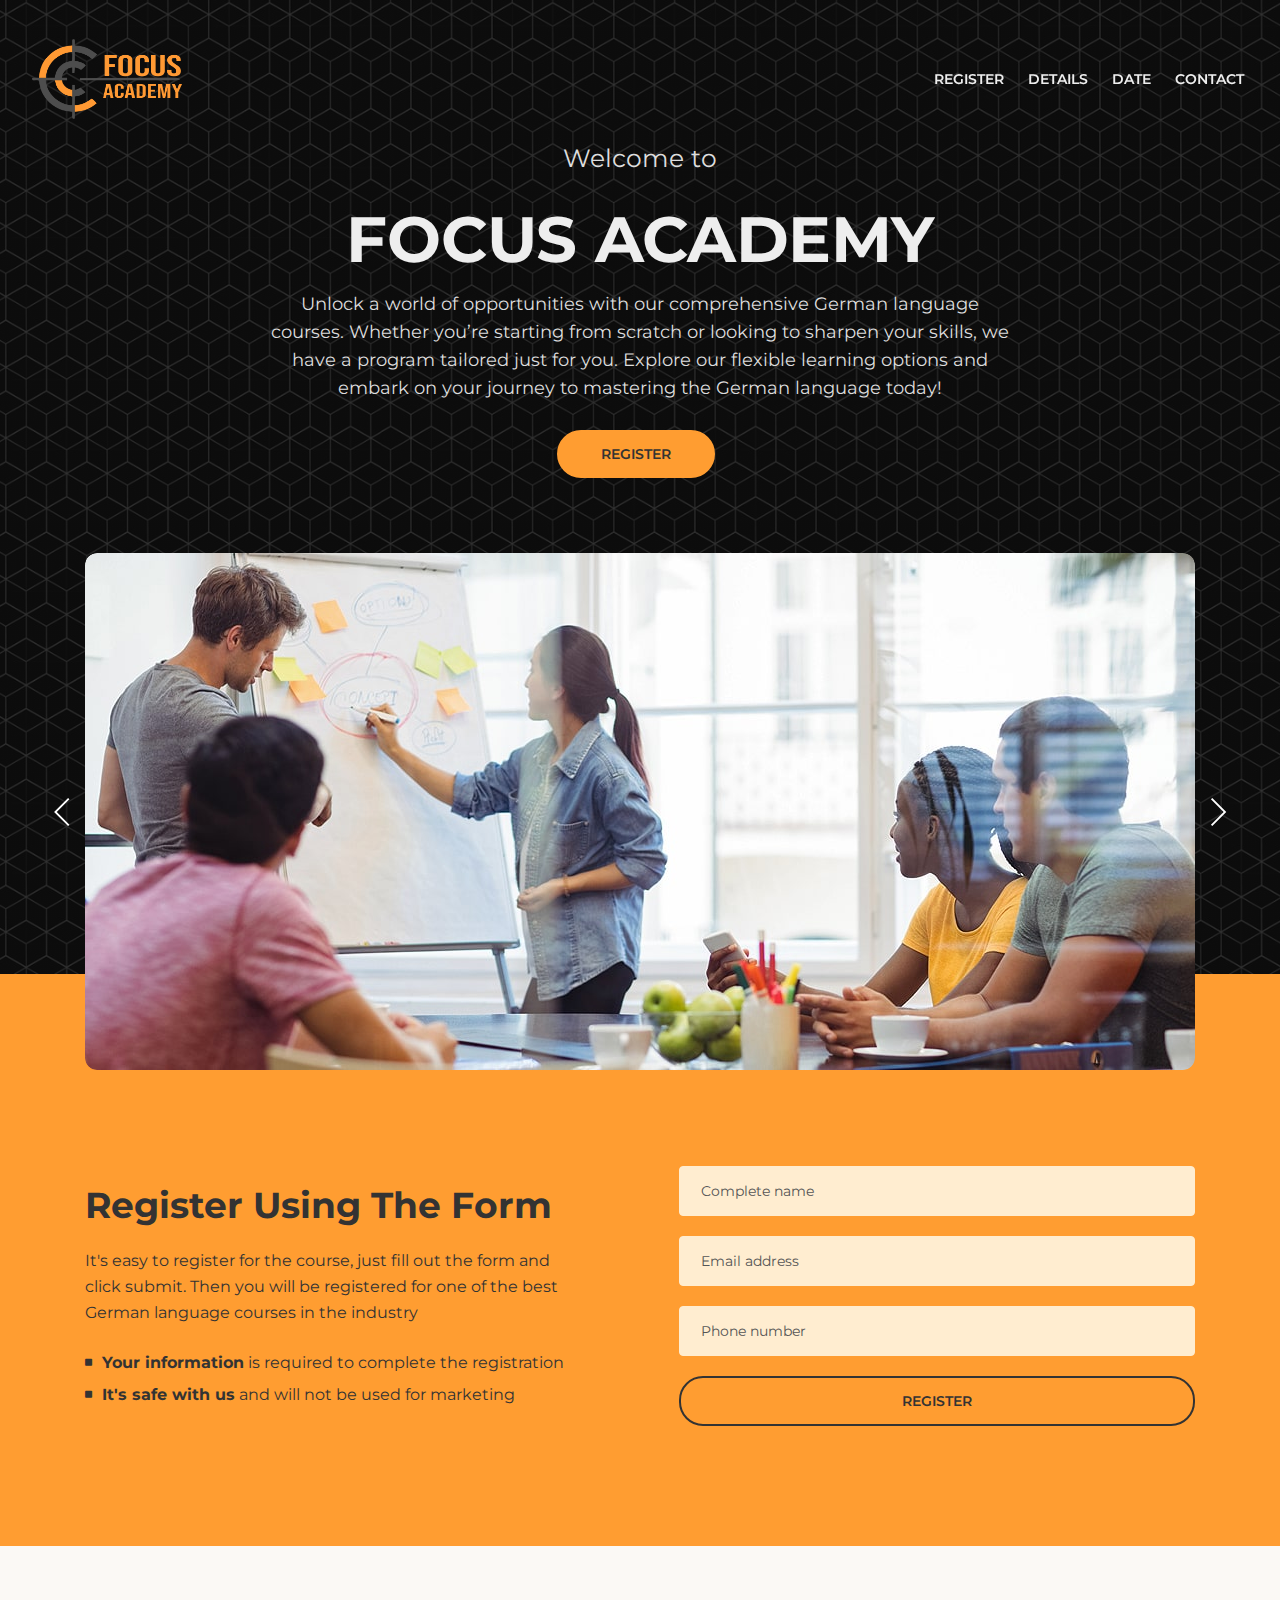
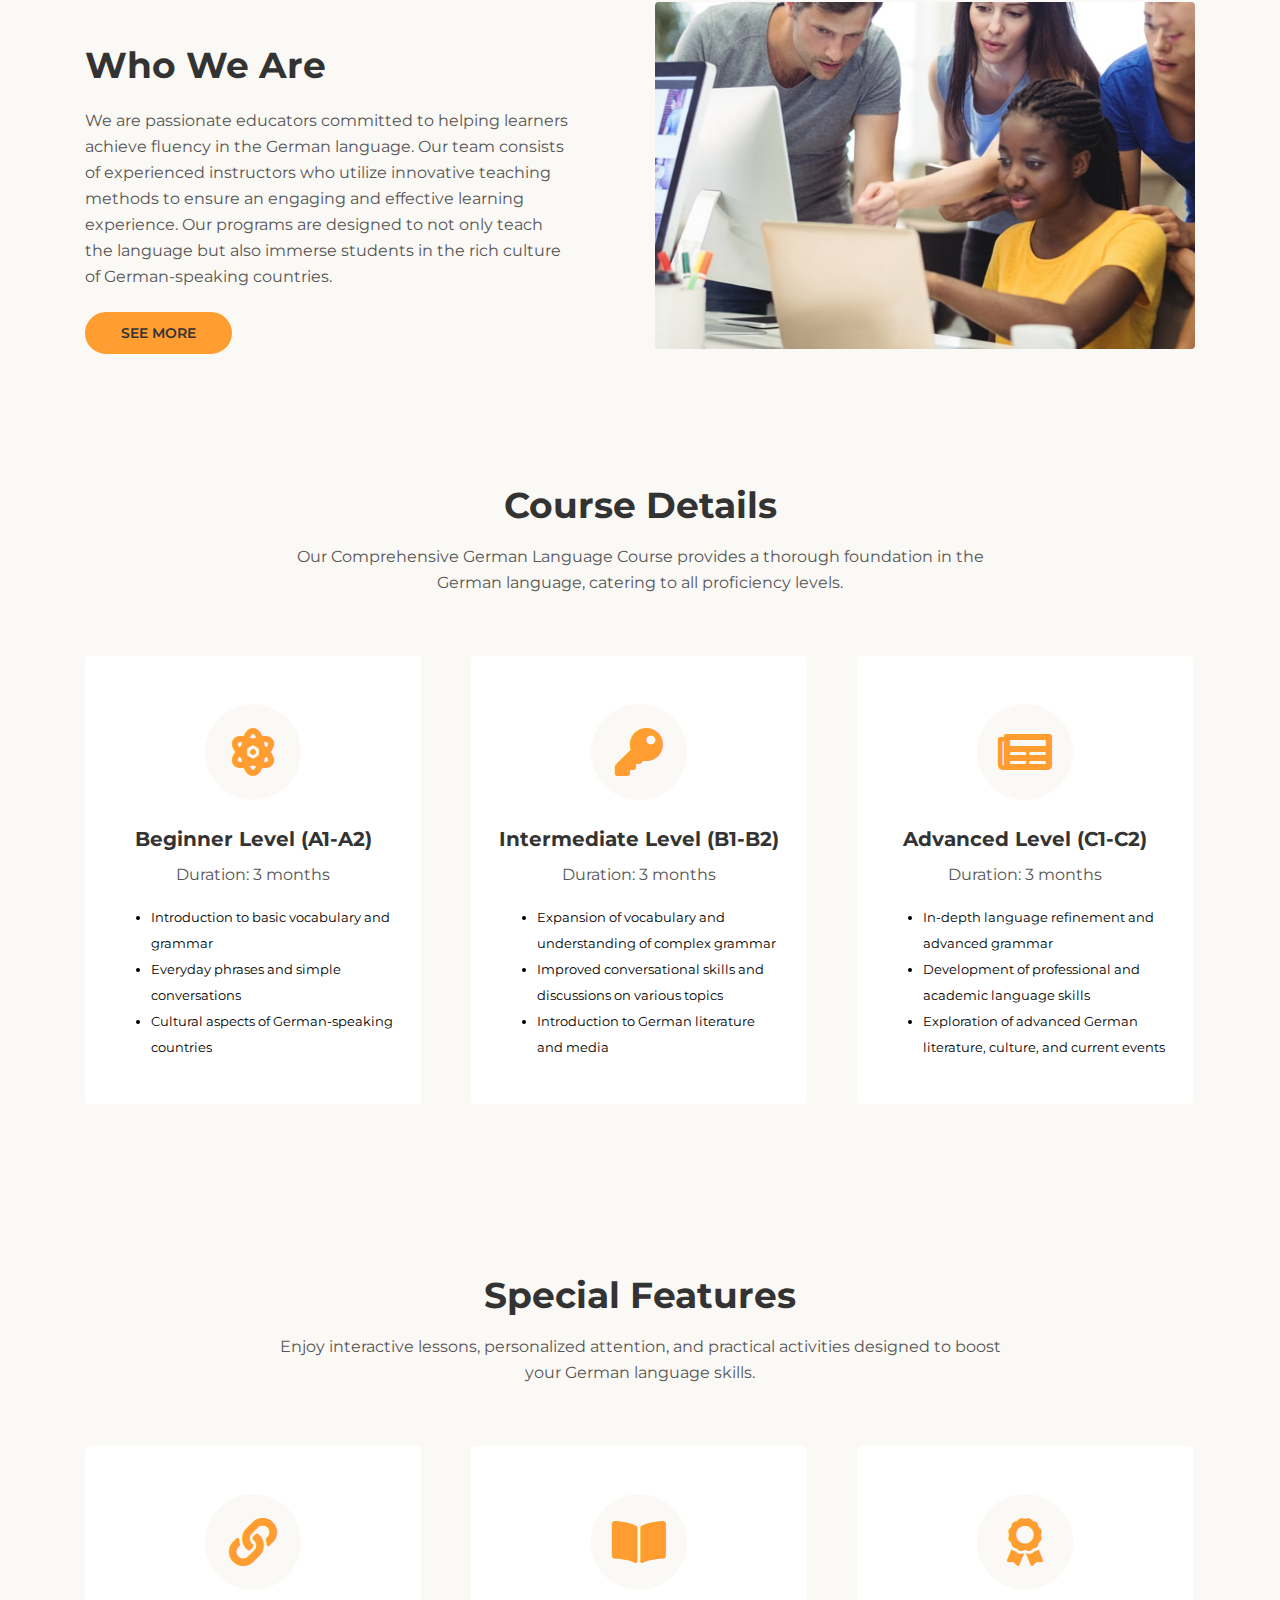
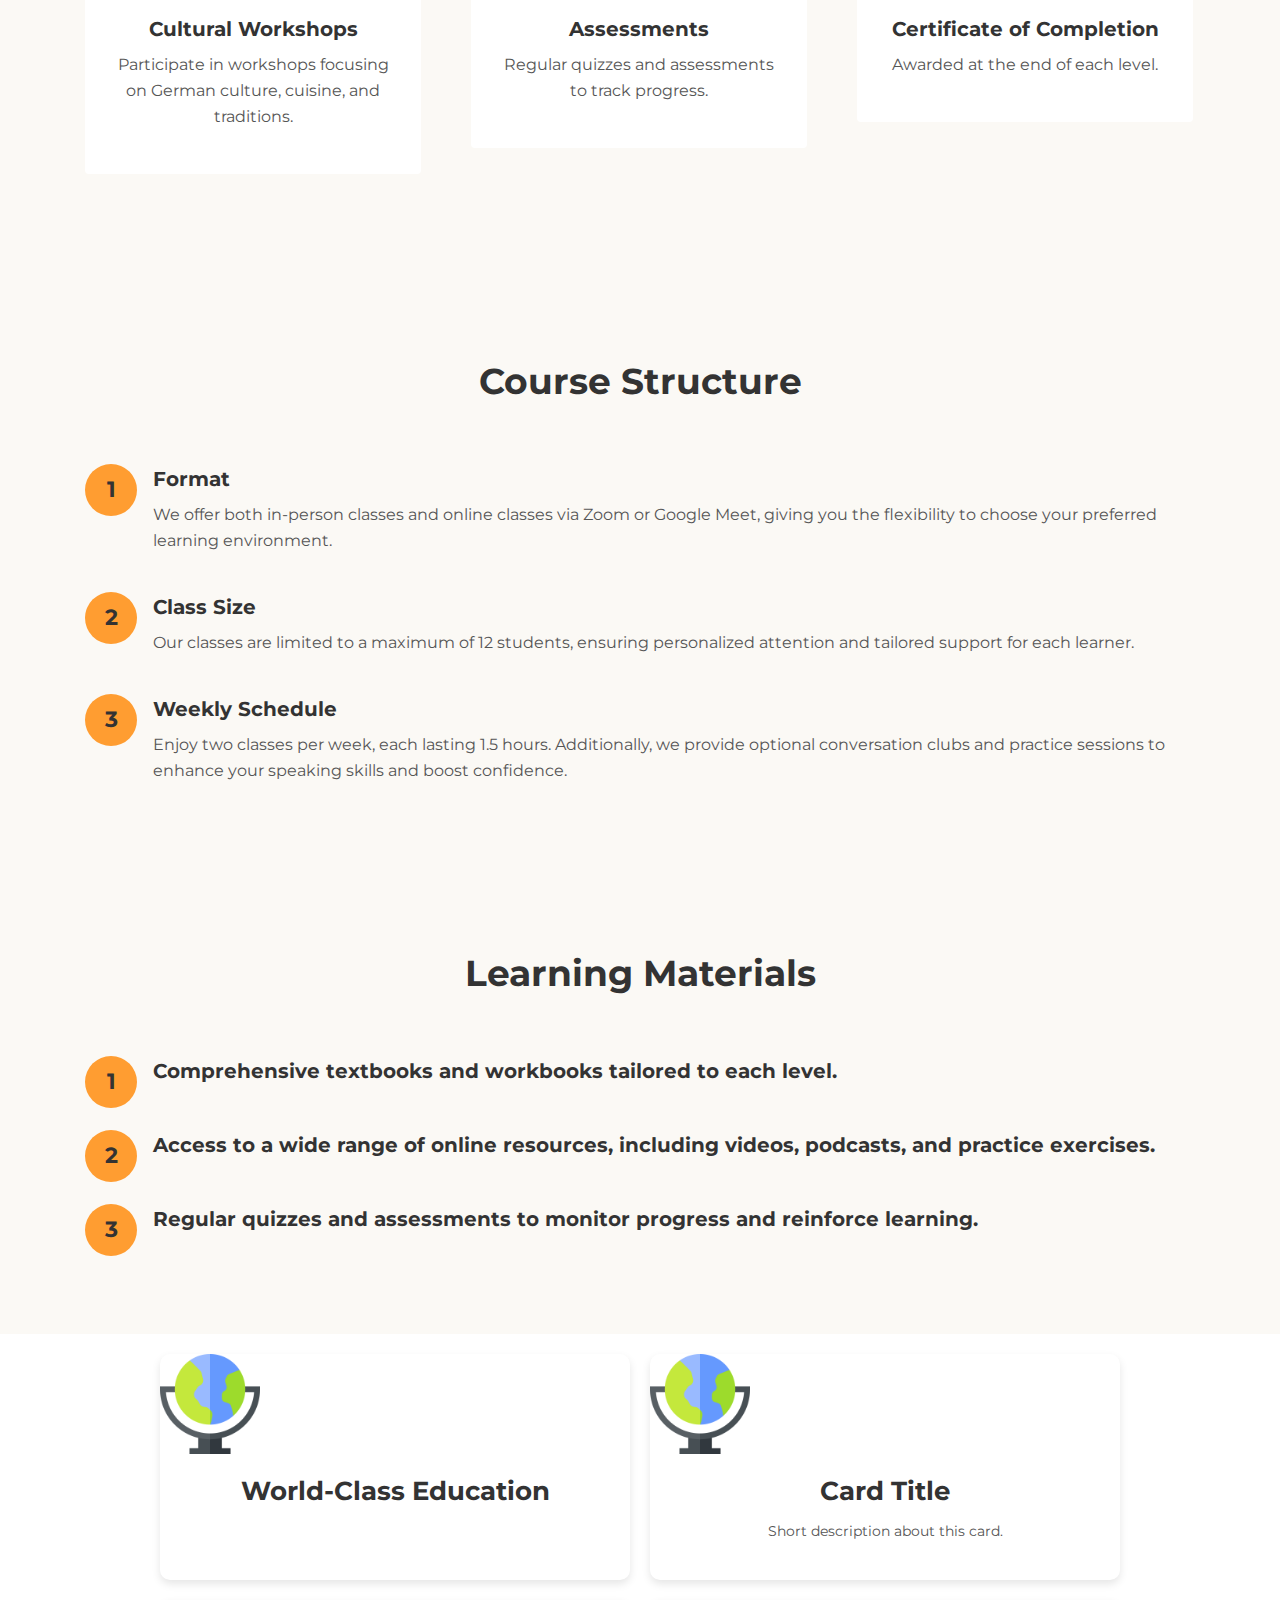
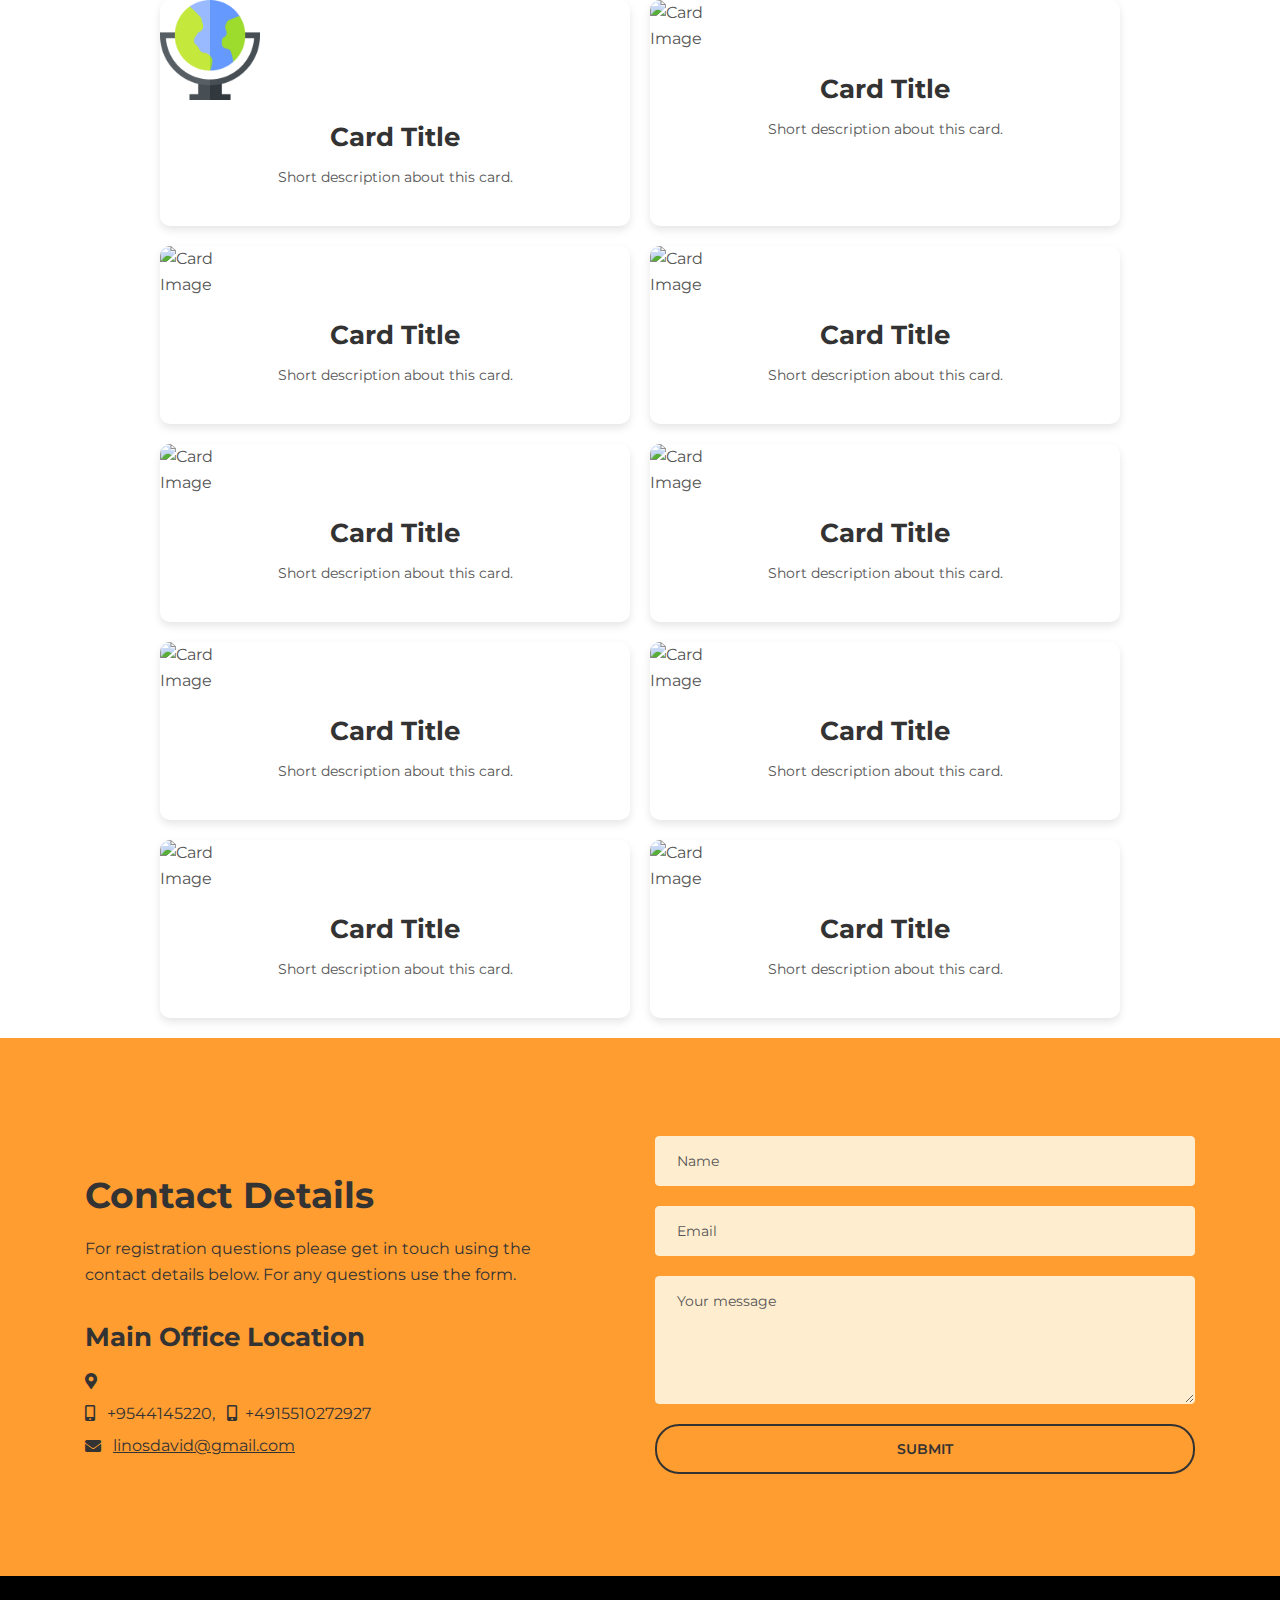
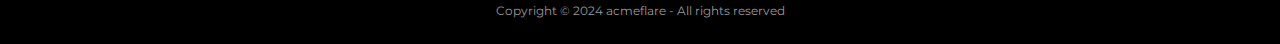
==== index.html @ dc6b6b61 "second commit" ====
<!DOCTYPE html>
<html lang="en">
<head>
    <meta charset="utf-8">
    <meta name="viewport" content="width=device-width, initial-scale=1, shrink-to-fit=no">
    
    <!-- SEO Meta Tags -->
    <meta name="description" content="Landing page template built with HTML and Bootstrap 4 for presenting training courses, classes, workshops and for convincing visitors to register using the form.">
    <meta name="author" content="Inovatik">

    <!-- OG Meta Tags to improve the way the post looks when you share the page on LinkedIn, Facebook, Google+ -->
	<meta property="og:site_name" content="" /> <!-- website name -->
	<meta property="og:site" content="" /> <!-- website link -->
	<meta property="og:title" content=""/> <!-- title shown in the actual shared post -->
	<meta property="og:description" content="" /> <!-- description shown in the actual shared post -->
	<meta property="og:image" content="" /> <!-- image link, make sure it's jpg -->
	<meta property="og:url" content="" /> <!-- where do you want your post to link to -->
	<meta property="og:type" content="article" />

    <!-- Website Title -->
    <title>Corso - Training Course Landing Page Template</title>
    
    <!-- Styles -->
    <link href="https://fonts.googleapis.com/css?family=Montserrat:400,400i,600,700,700i&display=swap" rel="stylesheet">
    <link href="css/bootstrap.css" rel="stylesheet">
    <link href="css/fontawesome-all.css" rel="stylesheet">
    <link href="css/swiper.css" rel="stylesheet">
	<link href="css/magnific-popup.css" rel="stylesheet">
	<link href="css/styles.css" rel="stylesheet">
	
	<!-- Favicon  -->
    <link rel="icon" href="/corso-1.0.0/images/Logo.png">
</head>
<body data-spy="scroll" data-target=".fixed-top">
    
    <!-- Preloader -->
	<div class="spinner-wrapper">
        <div class="spinner">
            <div class="bounce1"></div>
            <div class="bounce2"></div>
            <div class="bounce3"></div>
        </div>
    </div>
    <!-- end of preloader -->
    

    <!-- Navigation -->
    <nav class="navbar navbar-expand-lg navbar-dark navbar-custom fixed-top">

        <!-- Text Logo - Use this if you don't have a graphic logo -->
        <!-- <a class="navbar-brand logo-text page-scroll" href="index.html">Corso</a> -->

        <!-- Image Logo -->
        <a class="navbar-brand logo-image" href="index.html"><img style=" width: 150px; height: 80px;" src="/corso-1.0.0/images/Logo.png" alt="alternative"></a> 
        
        <!-- Mobile Menu Toggle Button -->
        <button class="navbar-toggler" type="button" data-toggle="collapse" data-target="#navbarsExampleDefault" aria-controls="navbarsExampleDefault" aria-expanded="false" aria-label="Toggle navigation">
            <span class="navbar-toggler-awesome fas fa-bars"></span>
            <span class="navbar-toggler-awesome fas fa-times"></span>
        </button>
        <!-- end of mobile menu toggle button -->

        <div class="collapse navbar-collapse" id="navbarsExampleDefault">
            <ul class="navbar-nav ml-auto">
                <li class="nav-item">
                    <a class="nav-link page-scroll" href="#register">REGISTER <span class="sr-only">(current)</span></a>
                </li>
                <li class="nav-item">
                    <a class="nav-link page-scroll" href="#description">DETAILS</a>
                </li>
                <li class="nav-item">
                    <a class="nav-link page-scroll" href="#date">DATE</a>
                </li>

                

                <li class="nav-item">
                    <a class="nav-link page-scroll" href="#contact">CONTACT</a>
                </li>
            </ul>
           
        </div>
    </nav> <!-- end of navbar -->
    <!-- end of navigation -->


    <!-- Header -->
    <header id="header" class="header">
        <div class="container">
            <div class="row">
                <div class="col-lg-12">
                    <div class="text-container">
                        
                        <p class="p-large" style="font-size: 25px;">Welcome to</p>
                        <h1>FOCUS ACADEMY</h1>
                        <p class="p-large">Unlock a world of opportunities with our comprehensive German language courses. Whether you’re starting from scratch or looking to sharpen your skills, we have a program tailored just for you. Explore our flexible learning options and embark on your journey to mastering the German language today!</p>
                        <a class="btn-solid-lg page-scroll" href="#register">REGISTER</a>
                        
                    </div> <!-- end of text-container -->
                </div> <!-- end of col -->
            </div> <!-- end of row -->
        </div> <!-- end of container -->
        
        <!-- Image Slider -->
        <div class="outer-container">
            <div class="slider-container">
                <div class="swiper-container image-slider-1">
                    <div class="swiper-wrapper">
                        
                        <!-- Slide -->
                        <div class="swiper-slide" >
                            <img class="img-fluid" src="images/details-slide-1.jpg" alt="alternative">
                        </div>
                        <!-- end of slide -->

                        <!-- Slide -->
                        <div class="swiper-slide">
                            <img class="img-fluid" src="images/details-slide-2.jpg" alt="alternative">
                        </div>
                        <!-- end of slide -->

                        <!-- Slide -->
                        <div class="swiper-slide">
                            <img class="img-fluid" src="images/details-slide-3.jpg" alt="alternative">
                        </div>
                        <!-- end of slide -->

                    </div> <!-- end of swiper-wrapper -->
                    
                    <!-- Add Arrows -->
                    <div class="swiper-button-next"></div>
                    <div class="swiper-button-prev"></div>
                    <!-- end of add arrows -->
                    
                </div> <!-- end of swiper-container -->
            </div> <!-- end of slider-container -->
        </div> <!-- end of outer-container -->
        <!-- end of image slider -->

    </header> <!-- end of header -->
    <!-- end of header -->


    <!-- Registration -->
    <div id="register" class="form-1">
        <div class="container">
            <div class="row">
                <div class="col-lg-6">
                    <div class="text-container">
                        <h2>Register Using The Form</h2>
                        <p>It's easy to register for the course, just fill out the form and click submit. Then you will be registered for one of the best German language courses in the industry</p>
                        <ul class="list-unstyled li-space-lg">
                            <li class="media">
                                <i class="fas fa-square"></i>
                                <div class="media-body"><strong>Your information</strong> is required to complete the registration</div>
                            </li>
                            <li class="media">
                                <i class="fas fa-square"></i>
                                <div class="media-body"><strong>It's safe with us</strong> and will not be used for marketing</div>
                            </li>
                            
                        </ul>
                    </div> <!-- end of text-container -->
                </div> <!-- end of col -->
                <div class="col-lg-6">

                    <!-- Registration Form -->
                    <div class="form-container">
                        <form id="registrationForm" data-toggle="validator" data-focus="false">
                            <div class="form-group">
                                <input type="text" class="form-control-input" id="rname" name="rname" required>
                                <label class="label-control" for="rname">Complete name</label>
                                <div class="help-block with-errors"></div>
                            </div>
                            <div class="form-group">
                                <input type="email" class="form-control-input" id="remail" name="remail" required>
                                <label class="label-control" for="remail">Email address</label>
                                <div class="help-block with-errors"></div>
                            </div>
                            <div class="form-group">
                                <input type="text" class="form-control-input" id="rphone" name="rphone" required>
                                <label class="label-control" for="rphone">Phone number</label>
                                <div class="help-block with-errors"></div>
                            </div>
                            
                            <div class="form-group">
                                <button type="submit" class="form-control-submit-button">REGISTER</button>
                            </div>
                            <div class="form-message">
                                <div id="rmsgSubmit" class="h3 text-center hidden"></div>
                            </div>
                        </form>
                    </div> <!-- end of form-container -->
                    <!-- end of registration form -->
                    
                </div> <!-- end of col -->
            </div> <!-- end of row -->
        </div> <!-- end of container -->
    </div> <!-- end of form-1 -->
    <!-- end of registration -->


   <!-- Students -->
   <div class="basic-3">
    <div class="container">
        <div class="row">
            <div class="col-lg-6">
                <div class="text-container">
                    <h2>Who We Are</h2>
                    <p>We are passionate educators committed to helping learners achieve fluency in the German language. Our team consists of experienced instructors who utilize innovative teaching methods to ensure an engaging and effective learning experience. Our programs are designed to not only teach the language but also immerse students in the rich culture of German-speaking countries. </p>
                    <a class="btn-solid-reg popup-with-move-anim" href="#details-lightbox">SEE MORE</a>
                </div> <!-- end of text-container -->
            </div> <!-- end of col -->
            <div class="col-lg-6">
                <img class="img-fluid" src="images/students.jpg" alt="alternative">
            </div> <!-- end of col -->
        </div> <!-- end of row -->
    </div> <!-- end of container -->
</div> <!-- end of basic-3 -->
<!-- end of students -->


    <!--
    <div id="instructor" class="basic-1">
        <div class="container">
            <div class="row">
                <div class="col-lg-6">
                    <img class="img-fluid" src="images/instructor.jpg" alt="alternative">
                </div> 
                <div class="col-lg-6">
                    <div class="text-container">
                        <h2>I’m Garry Your Trainer</h2>
                        <p>Hi everybody! I am Garry and I will be your main instructor durnig the SEO training course. I have more than 10 years experience in SEO and I am very passionate about this field. Register for the course and let's meet.</p>
                        <p>Teaching students all about the beste SEO techniques is something I love to do as a full-time job</p>
                    </div> 
                </div> 
            </div> 
        </div> 
    </div> 
    -->



 <!-- Takeaways -->
 <div id="description" class="cards">
    <div class="container">
        <div class="row">
            <div class="col-lg-12">
                <h2>Course Details</h2>
                <p class="p-heading">Our Comprehensive German Language Course provides a thorough foundation in the German language, catering to all proficiency levels.</p>
            </div> <!-- end of col -->
        </div> <!-- end of row -->
        <div class="row">
            <div class="col-lg-12">

                <!-- Card -->
                <div class="card">
                    <div class="card-image">
                        <i class="fas fa-atom"></i>
                    </div>
                    <div class="card-body">
                        <h4 class="card-title">Beginner Level (A1-A2)</h4>
                        <p>Duration: 3 months</p>
                        <p><ul style="font-size: 13px;color: black;text-align:start">
                            <li>Introduction to basic vocabulary and grammar </li>
                            <li>Everyday phrases and simple conversations </li>
                            <li>Cultural aspects of German-speaking countries</li>
                        </ul></p>
                    </div>
                </div>
                <!-- end of card -->

                <!-- Card -->
                <div class="card">
                    <div class="card-image">
                        <i class="fas fa-key"></i>
                    </div>
                    <div class="card-body">
                        <h4 class="card-title">Intermediate Level (B1-B2)</h4>
                        <p>Duration: 3 months</p>
                        <p><ul style="font-size: 13px;color: black;text-align: start;">
                            <li>Expansion of vocabulary and understanding of complex grammar </li>
                            <li>Improved conversational skills and discussions on various topics</li>
                            <li> Introduction to German literature and media</li>
                        </ul></p>
                    </div>
                </div>
                <!-- end of card -->


                <!-- Card -->
                <div class="card">
                    <div class="card-image">
                        <i class="fas fa-newspaper"></i>
                    </div>
                    <div class="card-body">
                        <h4 class="card-title">Advanced Level (C1-C2)</h4>
                        <p>Duration: 3 months</p>
                        <p><ul style="font-size: 13px;color: black;text-align: start;">
                            <li>In-depth language refinement and advanced grammar </li>
                            <li>Development of professional and academic language skills</li>
                            <li>Exploration of advanced German literature, culture, and current events</li>
                        </ul></p>
                    </div>
                </div>
                <!-- end of card -->
                
            </div> <!-- end of col -->
        </div> <!-- end of row -->
    </div> <!-- end of container -->
</div> <!-- end of cards -->
<!-- end of takeaways -->

 <!-- Takeaways -->
 <div id="description" class="cards">
    <div class="container">
        <div class="row">
            <div class="col-lg-12">
                <h2>Special Features</h2>
                <p class="p-heading">Enjoy interactive lessons, personalized attention, and practical activities designed to boost your German language skills.</p>
            </div> <!-- end of col -->
        </div> <!-- end of row -->
        <div class="row">
            <div class="col-lg-12">

                <!-- Card -->
                <div class="card">
                    <div class="card-image">
                        <i class="fas fa-link"></i>
                    </div>
                    <div class="card-body">
                        <h4 class="card-title">Cultural Workshops</h4>
                        <p>Participate in workshops focusing on German culture, cuisine, and traditions.</p>
                    </div>
                </div>
                <!-- end of card -->

                <!-- Card -->
                <div class="card">
                    <div class="card-image">
                        <i class="fas fa-book-open"></i>
                    </div>
                    <div class="card-body">
                        <h4 class="card-title">Assessments</h4>
                        <p>Regular quizzes and assessments to track progress.</p>
                    </div>
                </div>
                <!-- end of card -->


                <!-- Card -->
                <div class="card">
                    <div class="card-image">
                        <i class="fas fa-award"></i>
                    </div>
                    <div class="card-body">
                        <h4 class="card-title"> Certificate of Completion</h4>
                        <p>Awarded at the end of each level.</p>
                    </div>
                </div>
                <!-- end of card -->
                
            </div> <!-- end of col -->
        </div> <!-- end of row -->
    </div> <!-- end of container -->
</div> <!-- end of cards -->
<!-- end of takeaways -->
    


    <!-- Description -->
    <div  class="basic-2">
        <div class="container">
            <div class="row">
                <div class="col-lg-12">
                    <h2>Course Structure</h2>
                </div> <!-- end of col -->
            </div> <!-- end of row -->
            <div class="row">
                <div class="col-lg-12">
                    <ul class="list-unstyled li-space-lg first">
                        <li class="media">
                            <i class="bullet">1</i>
                            <div class="media-body">
                                <h4>Format</h4>
                                <p>We offer both in-person classes and online classes via Zoom or Google Meet, giving you the flexibility to choose your preferred learning environment.</p>
                            </div>
                        </li>
                        <li class="media">
                            <i class="bullet">2</i>
                            <div class="media-body">
                                <h4>Class Size</h4>
                                <p>Our classes are limited to a maximum of 12 students, ensuring personalized attention and tailored support for each learner.</p>
                            </div>
                        </li>
                        <li class="media">
                            <i class="bullet">3</i>
                            <div class="media-body">
                                <h4>Weekly Schedule</h4>
                                <p>Enjoy two classes per week, each lasting 1.5 hours. Additionally, we provide optional conversation clubs and practice sessions to enhance your speaking skills and boost confidence.</p>
                            </div>
                        </li>
                    </ul>
                </div> <!-- end of col -->
                 <!-- end of col -->
            </div> <!-- end of row -->
        </div> <!-- end of container -->
    </div> <!-- end of basic-2 -->
    <!-- end of description -->



    <!-- Description -->
    <div  class="basic-2">
        <div class="container">
            <div class="row">
                <div class="col-lg-12">
                    <h2>Learning Materials</h2>
                </div> <!-- end of col -->
            </div> <!-- end of row -->
            <div class="row">
                <div class="col-lg-12">
                    <ul class="list-unstyled li-space-lg first">
                        <li class="media">
                            <i class="bullet">1</i>
                            <div class="media-body">
                                <h4>Comprehensive textbooks and workbooks tailored to each level.</h4>
                            </div>
                        </li>
                        <li class="media">
                            <i class="bullet">2</i>
                            <div class="media-body">
                                <h4>Access to a wide range of online resources, including videos, podcasts, and practice exercises.</h4>
                            </div>
                        </li>
                        <li class="media">
                            <i class="bullet">3</i>
                            <div class="media-body">
                                <h4>Regular quizzes and assessments to monitor progress and reinforce learning.
                                </h4>
                            </div>
                        </li>
                    </ul>
                </div> <!-- end of col -->
                 <!-- end of col -->
            </div> <!-- end of row -->
        </div> <!-- end of container -->
    </div> <!-- end of basic-2 -->
    <!-- end of description -->


   

    <!-- Details Lightbox -->
	<div id="details-lightbox" class="lightbox-basic zoom-anim-dialog mfp-hide">
        <div class="container">
            <div class="row">
                <button title="Close (Esc)" type="button" class="mfp-close x-button">×</button>
                <div class="col-lg-8">
                    <div class="image-container">
                        <img class="img-fluid" src="images/details-lightbox.jpg" alt="alternative">
                    </div> <!-- end of image-container -->
                </div> <!-- end of col -->
                <div class="col-lg-4">
                    <h3>German Language Program</h3>
                    <hr>
                    <h5>For everybody</h5>
                    <p>The training course is dedicates to anyone passionate about learning German and in need of improving their current vocabulary.</p>
                    <ul class="list-unstyled li-space-lg">
                        <li class="media">
                            <i class="fas fa-square"></i><div class="media-body">Global Importance</div>
                        </li>
                        <li class="media">
                            <i class="fas fa-square"></i><div class="media-body">Cultural Richness</div>
                        </li>
                        <li class="media">
                            <i class="fas fa-square"></i><div class="media-body">Career Opportunities</div>
                        </li>
                        <li class="media">
                            <i class="fas fa-square"></i><div class="media-body">Travel and Communication</div>
                        </li>
                        <li class="media">
                            <i class="fas fa-square"></i><div class="media-body">Social Connections</div>
                        </li>
                        <li class="media">
                            <i class="fas fa-square"></i><div class="media-body">Structured Grammar</div>
                        </li>
                    </ul>
                    <a class="btn-solid-reg mfp-close page-scroll" href="#register">REGISTER</a> <a class="btn-outline-reg mfp-close as-button" href="#screenshots">BACK</a>
                </div> <!-- end of col -->
            </div> <!-- end of row -->
        </div> <!-- end of container -->
    </div> <!-- end of lightbox-basic -->
    <!-- end of details lightbox -->






    <div class="card-wrapper">
        <!-- Repeat this info-card structure for 12 cards (6 rows x 2 columns) -->
        <div class="info-card">
            <div class="info-card-image">
                <img src="/corso-1.0.0/images/globe.png" alt="Card Image">
            </div>
            <div class="info-card-content">
                <h3>World-Class Education</h3>
                
            </div>
            <div class="info-card-hover-info">
                <p>Germany is home to some of the world's top universities and research institutions. Indian students can access high-quality education, often with little or no tuition fees, especially in public universities.</p>
            </div>
        </div>

        <div class="info-card">
            <div class="info-card-image">
                <img src="/corso-1.0.0/images/globe.png" alt="Card Image">
            </div>
            <div class="info-card-content">
                <h3>Card Title</h3>
                <p>Short description about this card.</p>
            </div>
            <div class="info-card-hover-info">
                <p>More information about this card that shows up on hover. It slides down smoothly.</p>
            </div>
        </div>


        <div class="info-card">
            <div class="info-card-image">
                <img src="/corso-1.0.0/images/globe.png" alt="Card Image">
            </div>
            <div class="info-card-content">
                <h3>Card Title</h3>
                <p>Short description about this card.</p>
            </div>
            <div class="info-card-hover-info">
                <p>More information about this card that shows up on hover. It slides down smoothly.</p>
            </div>
        </div>


        <div class="info-card">
            <div class="info-card-image">
                <img src="https://via.placeholder.com/300x200" alt="Card Image">
            </div>
            <div class="info-card-content">
                <h3>Card Title</h3>
                <p>Short description about this card.</p>
            </div>
            <div class="info-card-hover-info">
                <p>More information about this card that shows up on hover. It slides down smoothly.</p>
            </div>
        </div>


        <div class="info-card">
            <div class="info-card-image">
                <img src="" alt="Card Image">
            </div>
            <div class="info-card-content">
                <h3>Card Title</h3>
                <p>Short description about this card.</p>
            </div>
            <div class="info-card-hover-info">
                <p>More information about this card that shows up on hover. It slides down smoothly.</p>
            </div>
        </div>


        <div class="info-card">
            <div class="info-card-image">
                <img src="https://via.placeholder.com/300x200" alt="Card Image">
            </div>
            <div class="info-card-content">
                <h3>Card Title</h3>
                <p>Short description about this card.</p>
            </div>
            <div class="info-card-hover-info">
                <p>More information about this card that shows up on hover. It slides down smoothly.</p>
            </div>
        </div>


        <div class="info-card">
            <div class="info-card-image">
                <img src="https://via.placeholder.com/300x200" alt="Card Image">
            </div>
            <div class="info-card-content">
                <h3>Card Title</h3>
                <p>Short description about this card.</p>
            </div>
            <div class="info-card-hover-info">
                <p>More information about this card that shows up on hover. It slides down smoothly.</p>
            </div>
        </div>



        <div class="info-card">
            <div class="info-card-image">
                <img src="https://via.placeholder.com/300x200" alt="Card Image">
            </div>
            <div class="info-card-content">
                <h3>Card Title</h3>
                <p>Short description about this card.</p>
            </div>
            <div class="info-card-hover-info">
                <p>More information about this card that shows up on hover. It slides down smoothly.</p>
            </div>
        </div>



        <div class="info-card">
            <div class="info-card-image">
                <img src="https://via.placeholder.com/300x200" alt="Card Image">
            </div>
            <div class="info-card-content">
                <h3>Card Title</h3>
                <p>Short description about this card.</p>
            </div>
            <div class="info-card-hover-info">
                <p>More information about this card that shows up on hover. It slides down smoothly.</p>
            </div>
        </div>


        <div class="info-card">
            <div class="info-card-image">
                <img src="https://via.placeholder.com/300x200" alt="Card Image">
            </div>
            <div class="info-card-content">
                <h3>Card Title</h3>
                <p>Short description about this card.</p>
            </div>
            <div class="info-card-hover-info">
                <p>More information about this card that shows up on hover. It slides down smoothly.</p>
            </div>
        </div>



        <div class="info-card">
            <div class="info-card-image">
                <img src="https://via.placeholder.com/300x200" alt="Card Image">
            </div>
            <div class="info-card-content">
                <h3>Card Title</h3>
                <p>Short description about this card.</p>
            </div>
            <div class="info-card-hover-info">
                <p>More information about this card that shows up on hover. It slides down smoothly.</p>
            </div>
        </div>


        <div class="info-card">
            <div class="info-card-image">
                <img src="https://via.placeholder.com/300x200" alt="Card Image">
            </div>
            <div class="info-card-content">
                <h3>Card Title</h3>
                <p>Short description about this card.</p>
            </div>
            <div class="info-card-hover-info">
                <p>More information about this card that shows up on hover. It slides down smoothly.</p>
            </div>
        </div>


        
    </div>
    


    
    <!-- 
    <div class="slider-2">
        <div class="container">
            <div class="row">
                <div class="col-lg-12">
                    <h3>Check out our attendees testimonials from previous editions of the SEO Training</h3>

                    
                    <div class="slider-container">
                        <div class="swiper-container text-slider">
                            <div class="swiper-wrapper">
                                
                                
                                <div class="swiper-slide">
                                    <div class="image-wrapper">
                                        <img class="img-fluid" src="images/testimonial-1.jpg" alt="alternative">
                                    </div> 
                                    <div class="text-wrapper">
                                        <div class="testimonial-text">I took the SEO training course about a year ago and I am very happy. It taught me all the basics of search engine optimization and some tricks.</div>
                                        <div class="testimonial-author">Jude Thorn - Online Marketer</div>
                                    </div> 
                                </div> 
                                
                                
                                <div class="swiper-slide">
                                    <div class="image-wrapper">
                                        <img class="img-fluid" src="images/testimonial-2.jpg" alt="alternative">
                                    </div> 
                                    <div class="text-wrapper">
                                        <div class="testimonial-text">Awesome course for the money. I never thought I could learn so much about search engine optimization in such a short amount of time. Highly recommend.</div>
                                        <div class="testimonial-author">Roy Smith - Developer</div>
                                    </div> 
                                </div> 

                               
                                <div class="swiper-slide">
                                    <div class="image-wrapper">
                                        <img class="img-fluid" src="images/testimonial-3.jpg" alt="alternative">
                                    </div> 
                                    <div class="text-wrapper">
                                        <div class="testimonial-text">Corso is the best SEO training course in the market. It teaches you all the basics but it also adds value with some advanced tips & tricks the are great.</div>
                                        <div class="testimonial-author">Martin Singer - Online Marketer</div>
                                    </div> 
                                </div> 
                                

                                
                                <div class="swiper-slide">
                                    <div class="image-wrapper">
                                        <img class="img-fluid" src="images/testimonial-4.jpg" alt="alternative">
                                    </div>
                                    <div class="text-wrapper">
                                        <div class="testimonial-text">Learning SEO can actually be fun. I attended Corso SEO training and I had a great time with my peer students and the instructors. Highly recommended course.</div>
                                        <div class="testimonial-author">Ronda Louis - Business Owner</div>
                                    </div> 
                                </div> 
                               
                            </div> 
                            
                            
                            <div class="swiper-button-next"></div>
                            <div class="swiper-button-prev"></div>
                           

                        </div> 
                    </div> 
                    

                </div> 
            </div> 
        </div> 
    </div> 
    


   
    <div id="date" class="basic-5">
        <div class="container">
            <div class="row">
                <div class="col-lg-12">
                    <div class="text-container">
                        <h2>December 22nd 2020 at Innovation Hub Space</h2>
                        <p>Our mission is to help people do better SEO. The team is excited to invite you to the next SEO Training Course session which undoubtedly will provide you with the necessary skills to improve your online presence. Fill out the form to register and we'll contact you in less than 24h</p>
                        <a class="btn-solid-lg page-scroll" href="#register">REGISTER</a>
                    </div> 
                </div> 
            </div> 
        </div> 
    </div> 
    


    
    <div class="form-2">
        <div class="container">
            <div class="row">
                <div class="col-lg-12">
                    <h3>Enrollment Information</h3>

                    <p style="text-align: center;">Join Us Today!</p>
                    <p style="text-align: center;">Ready to embark on your German language journey? Here’s what you need to know to enroll:</p>
                    <br>
                    <h4 style="text-align: center;">Course Start Dates: <span><p>[List upcoming start dates]</p></span></h4>
                    <h4 style="text-align: center;">Location: <span><p>[Provide details for physical classes or online platform]</p></span></h4>
                    <h4 style="text-align: center;">Tuition Fees: <span><p>[Break down costs per level]</p></span></h4>
                    <h4 style="text-align: center;">Registration Deadline: <span><p>[Specify the date to sign up]</p></span></h4>
                    
                    


                </div> 
            </div> 
        </div> 
    </div> 
    
-->

    <!-- Contact -->
    <div id="contact" class="form-3">
        <div class="container">
            <div class="row">
                <div class="col-lg-6">
                    <div class="text-container">
                        <h2>Contact Details</h2>
                        <p>For registration questions please get in touch using the contact details below. For any questions use the form.</p>
                        <h3>Main Office Location</h3>
                        <ul class="list-unstyled li-space-lg">
                            <li class="media">
                                <i class="fas fa-map-marker-alt"></i>
                                <div class="media-body"></div>
                            </li>
                            <li class="media">
                                <i class="fas fa-mobile-alt"></i>
                                <div class="media-body">+9544145220, &nbsp;&nbsp;<i class="fas fa-mobile-alt"></i>&nbsp; +4915510272927</div>
                            </li>
                            <li class="media">
                                <i class="fas fa-envelope"></i>
                                <div class="media-body"><a class="light-gray" href="mailto:linosdavid@gmail.com">linosdavid@gmail.com</a> </div>
                            </li>
                        </ul>
                    </div> <!-- end of text-container -->
                </div> <!-- end of col -->
                <div class="col-lg-6">

                    <!-- Contact Form -->
                    <form id="contactForm" data-toggle="validator" data-focus="false">
                        <div class="form-group">
                            <input type="text" class="form-control-input" id="cname" required>
                            <label class="label-control" for="cname">Name</label>
                            <div class="help-block with-errors"></div>
                        </div>
                        <div class="form-group">
                            <input type="email" class="form-control-input" id="cemail" required>
                            <label class="label-control" for="cemail">Email</label>
                            <div class="help-block with-errors"></div>
                        </div>
                        <div class="form-group">
                            <textarea class="form-control-textarea" id="cmessage" required></textarea>
                            <label class="label-control" for="cmessage">Your message</label>
                            <div class="help-block with-errors"></div>
                        </div>
                        
                        <div class="form-group">
                            <button type="submit" class="form-control-submit-button">SUBMIT</button>
                        </div>
                        <div class="form-message">
                            <div id="cmsgSubmit" class="h3 text-center hidden"></div>
                        </div>
                    </form>
                    <!-- end of contact form -->

                </div> <!-- end of col -->
            </div> <!-- end of row -->
        </div> <!-- end of container -->
    </div> <!-- end of form-3 -->
    <!-- end of contact -->


    <!-- Footer -->
    <!--
    <div class="footer">
        <div class="container">
            <div class="row">
                <div class="col-md-3">
                    <div class="footer-col first">
                        <img style="width: 150px;" src="/corso-1.0.0/images/Logo.png" alt="">
                    </div>
                </div> 
                <div class="col-md-3">
                    <div class="footer-col second">
                        <h5>Links</h5>
                        <ul class="list-unstyled li-space-lg p-small">
                            <li class="media">
                                <i class="fas fa-square"></i>
                                <div class="media-body"><a href="terms-conditions.html">Terms & Conditions</a></div>
                            </li>
                            <li class="media">
                                <i class="fas fa-square"></i>
                                <div class="media-body"><a href="privacy-policy.html">Privacy Policy</a></div>
                            </li>
                            
                        </ul>
                    </div>
                </div> 
                
                <div class="col-md-3">
                    <div class="footer-col fourth">
                        <h5>Social Media</h5>
                        <p class="p-small">For news & updates follow us</p>
                        <a href="#your-link">
                            <i class="fab fa-facebook-f"></i>
                        </a>
                        <a href="#your-link">
                            <i class="fab fa-twitter"></i>
                        </a>
                        <a href="#your-link">
                            <i class="fab fa-pinterest-p"></i>
                        </a>
                        <a href="#your-link">
                            <i class="fab fa-instagram"></i>
                        </a>
                        <a href="#your-link">
                            <i class="fab fa-linkedin-in"></i>
                        </a>
                        <a href="#your-link">
                            <i class="fab fa-youtube"></i>
                        </a>
                    </div> 
                </div> 
            </div> 
        </div> 
    </div>  -->
    <!-- end of footer -->

    <!-- Copyright -->
    <div class="copyright">
        <div class="container">
            <div class="row">
                <div class="col-lg-12">
                    <p class="p-small">Copyright © 2024 acmeflare - All rights reserved</p>
                    
                </div> <!-- end of col -->
            </div> <!-- enf of row -->
        </div> <!-- end of container -->
    </div> <!-- end of copyright --> 
    <!-- end of copyright -->
    
    	
    <!-- Scripts -->
    <script src="js/jquery.min.js"></script> <!-- jQuery for Bootstrap's JavaScript plugins -->
    <script src="js/popper.min.js"></script> <!-- Popper tooltip library for Bootstrap -->
    <script src="js/bootstrap.min.js"></script> <!-- Bootstrap framework -->
    <script src="js/jquery.easing.min.js"></script> <!-- jQuery Easing for smooth scrolling between anchors -->
    <script src="js/jquery.countdown.min.js"></script> <!-- The Final Countdown plugin for jQuery -->
    <script src="js/swiper.min.js"></script> <!-- Swiper for image and text sliders -->
    <script src="js/jquery.magnific-popup.js"></script> <!-- Magnific Popup for lightboxes -->
    <script src="js/validator.min.js"></script> <!-- Validator.js - Bootstrap plugin that validates forms -->
    <script src="js/scripts.js"></script> <!-- Custom scripts -->
</body>
</html>
---- css/styles.css ----
/* Template: Corso - Free Training Course Landing Page Template
   Author: Inovatik
   Created: Nov 2019
   Description: Master CSS file
*/

/*****************************************
Table Of Contents:

01. General Styles
02. Preloader
03. Navigation
04. Header
05. Registration
06. Partners
07. Instructor
08. Description
09. Students
10. Details Lightbox
11. Video
12. Takeaways
13. Testimonials
14. Date
15. Newsletter
16. Contact
17. Footer
18. Copyright
19. Back To Top Button
20. Extra Pages
21. Media Queries
******************************************/

/*****************************************
Colors:
- Backgrounds - light gray #fbf9f5
- Backgrounds, buttons - yellow #ffbd50
- Headings text, navbar links - black #333
- Body text - dark gray #555
******************************************/


/******************************/
/*     01. General Styles     */
/******************************/
body,
html {
    width: 100%;
	height: 100%;
}

body, p {
	color: #555; 
	font: 400 1rem/1.625rem "Montserrat", sans-serif;
}

.p-large {
	font: 400 1.125rem/1.75rem "Montserrat", sans-serif;
}

.p-small {
	font: 400 0.875rem/1.5rem "Montserrat", sans-serif;
}

.p-heading {
	margin-bottom: 3.75rem;
}

h1 {
	color: #333;
	font: 700 2.75rem/3.375rem "Montserrat", sans-serif;
}

h2 {
	color: #333;
	font: 700 2.25rem/2.875rem "Montserrat", sans-serif;
}

h3 {
	color: #333;
	font: 700 1.625rem/2.125rem "Montserrat", sans-serif;
}

h4 {
	color: #333;
	font: 700 1.25rem/1.875rem "Montserrat", sans-serif;
}

h5 {
	color: #333;
	font: 700 1.125rem/1.75rem "Montserrat", sans-serif;
}

h6 {
	color: #333;
	font: 700 1rem/1.625rem "Montserrat", sans-serif;
}

.testimonial-text {
	font-style: italic;
}

.testimonial-author {
	font-weight: 700;
	font-size: 1rem;
	line-height: 1.625rem;
}

.li-space-lg li {
	margin-bottom: 0.375rem;
}

.indent {
	padding-left: 1.25rem;
}

a {
	color: #555;
	text-decoration: underline;
}

a:hover {
	color: #555;
	text-decoration: underline;
}

.white {
	color: #eee;
}

.btn-solid-reg {
	display: inline-block;
	padding: 1.1875rem 2.125rem 1.1875rem 2.125rem;
	border: 0.125rem solid #ff9d31;
	border-radius: 2rem;
	background-color: #ff9d31;
	color: #333;
	font: 600 0.875rem/0 "Montserrat", sans-serif;
	text-decoration: none;
	transition: all 0.2s;
}

.btn-solid-reg:hover {
	border: 0.125rem solid #333;
	background-color: transparent;
	color: #333;
	text-decoration: none;
}

.btn-solid-lg {
	display: inline-block;
	padding: 1.375rem 2.625rem 1.375rem 2.625rem;
	border: 0.125rem solid #ff9d31;
	border-radius: 2rem;
	background-color: #ff9d31;
	color: #333;
	font: 600 0.875rem/0 "Montserrat", sans-serif;
	text-decoration: none;
	transition: all 0.2s;
}

.btn-solid-lg:hover {
	border: 0.125rem solid #333;
	background-color: transparent;
	color: #333;
	text-decoration: none;
}

.btn-outline-reg {
	display: inline-block;
	padding: 1.1875rem 2.125rem 1.1875rem 2.125rem;
	border: 0.125rem solid #333;
	border-radius: 2rem;
	background-color: transparent;
	color: #333;
	font: 600 0.875rem/0 "Montserrat", sans-serif;
	text-decoration: none;
	transition: all 0.2s;
}

.btn-outline-reg:hover {
	border: 0.125rem solid #ff9d31;
	background-color: #ff9d31;
	color: #333;
	text-decoration: none;
}

.btn-outline-lg {
	display: inline-block;
	padding: 1.375rem 2.625rem 1.375rem 2.625rem;
	border: 0.125rem solid #333;
	border-radius: 2rem;
	background-color: transparent;
	color: #333;
	font: 600 0.875rem/0 "Montserrat", sans-serif;
	text-decoration: none;
	transition: all 0.2s;
}

.btn-outline-lg:hover {
	border: 0.125rem solid #ff9d31;
	background-color: #ff9d31;
	color: #333;
	text-decoration: none;
}

.btn-outline-sm {
	display: inline-block;
	padding: 1rem 1.625rem 0.875rem 1.625rem;
	border: 0.125rem solid #333;
	border-radius: 2rem;
	background-color: transparent;
	color: #333;
	font: 600 0.875rem/0 "Montserrat", sans-serif;
	text-decoration: none;
	transition: all 0.2s;
}

.btn-outline-sm:hover {
	border: 0.125rem solid #ff9d31;
	background-color: #ff9d31;
	color: #333;
	text-decoration: none;
}

.form-group {
	position: relative;
	margin-bottom: 1.25rem;
}

.form-group.has-error.has-danger {
	margin-bottom: 0.625rem;
}

.form-group.has-error.has-danger .help-block.with-errors ul {
	margin-top: 0.375rem;
}

.label-control {
	position: absolute;
	top: 0.87rem;
	left: 1.375rem;
	color: #555;
	opacity: 1;
	font: 400 0.875rem/1.375rem "Montserrat", sans-serif;
	cursor: text;
	transition: all 0.2s ease;
}

/* IE10+ hack to solve lower label text position compared to the rest of the browsers */
@media screen and (-ms-high-contrast: active), screen and (-ms-high-contrast: none) {  
	.label-control {
		top: 0.9375rem;
	}
}

.form-control-input:focus + .label-control,
.form-control-input.notEmpty + .label-control,
.form-control-textarea:focus + .label-control,
.form-control-textarea.notEmpty + .label-control {
	top: 0.125rem;
	opacity: 1;
	font-size: 0.75rem;
	font-weight: 700;
}

.form-control-input,
.form-control-select {
	display: block; /* needed for proper display of the label in Firefox, IE, Edge */
	width: 100%;
	padding-top: 1.0625rem;
	padding-bottom: 0.0625rem;
	padding-left: 1.3125rem;
	border: 1px solid #c4d8dc;
	border-radius: 0.25rem;
	background-color: #fff;
	color: #555;
	font: 400 0.875rem/1.875rem "Montserrat", sans-serif;
	transition: all 0.2s;
	-webkit-appearance: none; /* removes inner shadow on form inputs on ios safari */
}

.form-control-select {
	padding-top: 0.5rem;
	padding-bottom: 0.5rem;
	height: 3rem;
}

/* IE10+ hack to solve lower label text position compared to the rest of the browsers */
@media screen and (-ms-high-contrast: active), screen and (-ms-high-contrast: none) {  
	.form-control-input {
		padding-top: 1.25rem;
		padding-bottom: 0.75rem;
		line-height: 1.75rem;
	}

	.form-control-select {
		padding-top: 0.875rem;
		padding-bottom: 0.75rem;
		height: 3.125rem;
		line-height: 2.125rem;
	}
}

select {
    /* you should keep these first rules in place to maintain cross-browser behavior */
    -webkit-appearance: none;
	-moz-appearance: none;
	-ms-appearance: none;
    -o-appearance: none;
    appearance: none;
    background-image: url('../images/down-arrow.png');
    background-position: 96% 50%;
    background-repeat: no-repeat;
    outline: none;
}

select::-ms-expand {
    display: none; /* removes the ugly default down arrow on select form field in IE11 */
}

.form-control-textarea {
	display: block; /* used to eliminate a bottom gap difference between Chrome and IE/FF */
	width: 100%;
	height: 8rem; /* used instead of html rows to normalize height between Chrome and IE/FF */
	padding-top: 1.25rem;
	padding-left: 1.3125rem;
	border: 1px solid #c4d8dc;
	border-radius: 0.25rem;
	background-color: #fff;
	color: #555;
	font: 400 0.875rem/1.75rem "Montserrat", sans-serif;
	transition: all 0.2s;
}

.form-control-input:focus,
.form-control-select:focus,
.form-control-textarea:focus {
	border: 1px solid #a1a1a1;
	outline: none; /* Removes blue border on focus */
}

.form-control-input:hover,
.form-control-select:hover,
.form-control-textarea:hover {
	border: 1px solid #a1a1a1;
}

.checkbox {
	font-size: 0.75rem;
	line-height: 1.25rem;
}

input[type='checkbox'] {
	vertical-align: -15%;
	margin-right: 0.375rem;
}

/* IE10+ hack to raise checkbox field position compared to the rest of the browsers */
@media screen and (-ms-high-contrast: active), screen and (-ms-high-contrast: none) {  
	input[type='checkbox'] {
		vertical-align: -9%;
	}
}

.form-control-submit-button {
	display: inline-block;
	width: 100%;
	height: 3.125rem;
	border: 0.125rem solid #ff9d31;
	border-radius: 1.5rem;
	background-color: #ff9d31;
	color: #333;
	font: 600 0.875rem/0 "Montserrat", sans-serif;
	cursor: pointer;
	transition: all 0.2s;
}

.form-control-submit-button:hover {
	border: 0.125rem solid #333;
	background-color: transparent;
	color: #333;
}

/* Form Success And Error Message Formatting */
#rmsgSubmit.h3.text-center.tada.animated,
#nmsgSubmit.h3.text-center.tada.animated,
#cmsgSubmit.h3.text-center.tada.animated,
#pmsgSubmit.h3.text-center.tada.animated,
#rmsgSubmit.h3.text-center,
#nmsgSubmit.h3.text-center,
#cmsgSubmit.h3.text-center,
#pmsgSubmit.h3.text-center {
	display: block;
	margin-bottom: 0;
	color: #333;
	font-weight: 700;
	font-size: 1.125rem;
	line-height: 1rem;
}

.help-block.with-errors .list-unstyled {
	font-size: 0.75rem;
	line-height: 1.125rem;
	text-align: left;
}

.help-block.with-errors ul {
	margin-bottom: 0;
}
/* end of form success and error message formatting */

/* Form Success And Error Message Animation - Animate.css */
@-webkit-keyframes tada {
	from {
		-webkit-transform: scale3d(1, 1, 1);
		-ms-transform: scale3d(1, 1, 1);
		transform: scale3d(1, 1, 1);
	}
	10%, 20% {
		-webkit-transform: scale3d(.9, .9, .9) rotate3d(0, 0, 1, -3deg);
		-ms-transform: scale3d(.9, .9, .9) rotate3d(0, 0, 1, -3deg);
		transform: scale3d(.9, .9, .9) rotate3d(0, 0, 1, -3deg);
	}
	30%, 50%, 70%, 90% {
		-webkit-transform: scale3d(1.1, 1.1, 1.1) rotate3d(0, 0, 1, 3deg);
		-ms-transform: scale3d(1.1, 1.1, 1.1) rotate3d(0, 0, 1, 3deg);
		transform: scale3d(1.1, 1.1, 1.1) rotate3d(0, 0, 1, 3deg);
	}
	40%, 60%, 80% {
		-webkit-transform: scale3d(1.1, 1.1, 1.1) rotate3d(0, 0, 1, -3deg);
		-ms-transform: scale3d(1.1, 1.1, 1.1) rotate3d(0, 0, 1, -3deg);
		transform: scale3d(1.1, 1.1, 1.1) rotate3d(0, 0, 1, -3deg);
	}
	to {
		-webkit-transform: scale3d(1, 1, 1);
		-ms-transform: scale3d(1, 1, 1);
		transform: scale3d(1, 1, 1);
	}
}

@keyframes tada {
	from {
		-webkit-transform: scale3d(1, 1, 1);
		-ms-transform: scale3d(1, 1, 1);
		transform: scale3d(1, 1, 1);
	}
	10%, 20% {
		-webkit-transform: scale3d(.9, .9, .9) rotate3d(0, 0, 1, -3deg);
		-ms-transform: scale3d(.9, .9, .9) rotate3d(0, 0, 1, -3deg);
		transform: scale3d(.9, .9, .9) rotate3d(0, 0, 1, -3deg);
	}
	30%, 50%, 70%, 90% {
		-webkit-transform: scale3d(1.1, 1.1, 1.1) rotate3d(0, 0, 1, 3deg);
		-ms-transform: scale3d(1.1, 1.1, 1.1) rotate3d(0, 0, 1, 3deg);
		transform: scale3d(1.1, 1.1, 1.1) rotate3d(0, 0, 1, 3deg);
	}
	40%, 60%, 80% {
		-webkit-transform: scale3d(1.1, 1.1, 1.1) rotate3d(0, 0, 1, -3deg);
		-ms-transform: scale3d(1.1, 1.1, 1.1) rotate3d(0, 0, 1, -3deg);
		transform: scale3d(1.1, 1.1, 1.1) rotate3d(0, 0, 1, -3deg);
	}
	to {
		-webkit-transform: scale3d(1, 1, 1);
		-ms-transform: scale3d(1, 1, 1);
		transform: scale3d(1, 1, 1);
	}
}

.tada {
	-webkit-animation-name: tada;
	animation-name: tada;
}

.animated {
	-webkit-animation-duration: 1s;
	animation-duration: 1s;
	-webkit-animation-fill-mode: both;
	animation-fill-mode: both;
}
/* end of form success and error message animation - Animate.css */

/* Fade-move Animation For Details Lightbox - Magnific Popup */
/* at start */
.my-mfp-slide-bottom .zoom-anim-dialog {
	opacity: 0;
	transition: all 0.2s ease-out;
	-webkit-transform: translateY(-1.25rem) perspective(37.5rem) rotateX(10deg);
	-ms-transform: translateY(-1.25rem) perspective(37.5rem) rotateX(10deg);
	transform: translateY(-1.25rem) perspective(37.5rem) rotateX(10deg);
}

/* animate in */
.my-mfp-slide-bottom.mfp-ready .zoom-anim-dialog {
	opacity: 1;
	-webkit-transform: translateY(0) perspective(37.5rem) rotateX(0); 
	-ms-transform: translateY(0) perspective(37.5rem) rotateX(0); 
	transform: translateY(0) perspective(37.5rem) rotateX(0); 
}

/* animate out */
.my-mfp-slide-bottom.mfp-removing .zoom-anim-dialog {
	opacity: 0;
	-webkit-transform: translateY(-0.625rem) perspective(37.5rem) rotateX(10deg); 
	-ms-transform: translateY(-0.625rem) perspective(37.5rem) rotateX(10deg); 
	transform: translateY(-0.625rem) perspective(37.5rem) rotateX(10deg); 
}

/* dark overlay, start state */
.my-mfp-slide-bottom.mfp-bg {
	opacity: 0;
	transition: opacity 0.2s ease-out;
}

/* animate in */
.my-mfp-slide-bottom.mfp-ready.mfp-bg {
	opacity: 0.8;
}
/* animate out */
.my-mfp-slide-bottom.mfp-removing.mfp-bg {
	opacity: 0;
}
/* end of fade-move animation for details lightbox - magnific popup */

/* Fade Animation For Image Lightbox - Magnific Popup */
@-webkit-keyframes fadeIn {
	from {
		opacity: 0;
	}
	to {
		opacity: 1;
	}
}

@keyframes fadeIn {
	from {
		opacity: 0;
	}
	to {
		opacity: 1;
	}
}

.fadeIn {
	-webkit-animation: fadeIn 0.6s;
	animation: fadeIn 0.6s;
}

@-webkit-keyframes fadeOut {
	from {
		opacity: 1;
	}
	to {
		opacity: 0;
	}
}

@keyframes fadeOut {
	from {
		opacity: 1;
	}
	to {
		opacity: 0;
	}
}

.fadeOut {
	-webkit-animation: fadeOut 0.8s;
	animation: fadeOut 0.8s;
}
/* end of fade animation for details lightbox - magnific popup */


/*************************/
/*     02. Preloader     */
/*************************/
.spinner-wrapper {
	position: fixed;
	z-index: 999999;
	top: 0;
	right: 0;
	bottom: 0;
	left: 0;
	background: #fbf9f5;
}

.spinner {
	position: absolute;
	top: 50%; /* centers the loading animation vertically one the screen */
	left: 50%; /* centers the loading animation horizontally one the screen */
	width: 3.75rem;
	height: 1.25rem;
	margin: -0.625rem 0 0 -1.875rem; /* is width and height divided by two */ 
	text-align: center;
}

.spinner > div {
	display: inline-block;
	width: 1rem;
	height: 1rem;
	border-radius: 100%;
	background-color: #ff9d31;
	-webkit-animation: sk-bouncedelay 1.4s infinite ease-in-out both;
	animation: sk-bouncedelay 1.4s infinite ease-in-out both;
}

.spinner .bounce1 {
	-webkit-animation-delay: -0.32s;
	animation-delay: -0.32s;
}

.spinner .bounce2 {
	-webkit-animation-delay: -0.16s;
	animation-delay: -0.16s;
}

@-webkit-keyframes sk-bouncedelay {
	0%, 80%, 100% { -webkit-transform: scale(0); }
	40% { -webkit-transform: scale(1.0); }
}

@keyframes sk-bouncedelay {
	0%, 80%, 100% { 
		-webkit-transform: scale(0);
		-ms-transform: scale(0);
		transform: scale(0);
	} 40% { 
		-webkit-transform: scale(1.0);
		-ms-transform: scale(1.0);
		transform: scale(1.0);
	}
}


/**************************/
/*     03. Navigation     */
/**************************/
.navbar-custom {
	background-color: #fff;
	box-shadow: 0 0.0625rem 0.375rem 0 rgba(0, 0, 0, 0.04);
	font: 600 0.875rem/0.875rem "Montserrat", sans-serif;
	transition: all 0.2s;
}

.navbar-custom .navbar-brand.logo-image img {
    width: 5.5625rem;
	height: 1.875rem;
}

.navbar-custom .navbar-brand.logo-text {
	font: italic 600 2rem/1.5rem "Montserrat", sans-serif;
	color: #ff9d31;
	text-decoration: none;
}

.navbar-custom .navbar-nav {
	margin-top: 0.75rem;
	margin-bottom: 0.5rem;
}

.navbar-custom .nav-item .nav-link {
	padding: 0.625rem 0.75rem;
	color: #333;
	text-decoration: none;
	transition: all 0.2s ease;
}

.navbar-custom .nav-item .nav-link:hover,
.navbar-custom .nav-item .nav-link.active {
	color: #ff9d31;
}

/* Dropdown Menu */
.navbar-custom .dropdown:hover > .dropdown-menu {
	display: block; /* this makes the dropdown menu stay open while hovering it */
	min-width: auto;
	animation: fadeDropdown 0.2s; /* required for the fade animation */
}

@keyframes fadeDropdown {
    0% {
        opacity: 0;
    }

    100% {
        opacity: 1;
    }
}

.navbar-custom .dropdown-toggle:focus { /* removes dropdown outline on focus */
	outline: 0;
}

.navbar-custom .dropdown-menu {
	margin-top: 0;
	border: none;
	border-radius: 0.25rem;
	background-color: #fff;
}

.navbar-custom .dropdown-item {
	color: #333;
	text-decoration: none;
}

.navbar-custom .dropdown-item:hover {
	background-color: #fff;
}

.navbar-custom .dropdown-item .item-text {
	font: 600 0.875rem/0.875rem "Montserrat", sans-serif;
}

.navbar-custom .dropdown-item:hover .item-text {
	color: #ff9d31;
}

.navbar-custom .dropdown-divider {
	width: 100%;
	height: 1px;
	margin: 0.75rem auto 0.725rem auto;
	border: none;
	background-color: #c4d8dc;
	opacity: 0.2;
}
/* end of dropdown menu */

.navbar-custom .social-icons {
	display: none;
}

.navbar-custom .navbar-toggler {
	padding: 0;
	border: none;
	color: #333;
	font-size: 2rem;
}

.navbar-custom button[aria-expanded='false'] .navbar-toggler-awesome.fas.fa-times{
	display: none;
}

.navbar-custom button[aria-expanded='false'] .navbar-toggler-awesome.fas.fa-bars{
	display: inline-block;
}

.navbar-custom button[aria-expanded='true'] .navbar-toggler-awesome.fas.fa-bars{
	display: none;
}

.navbar-custom button[aria-expanded='true'] .navbar-toggler-awesome.fas.fa-times{
	display: inline-block;
	margin-right: 0.125rem;
}


/*********************/
/*    04. Header     */
/*********************/
.header {
	position: relative;
	padding-top: 8rem;
	padding-bottom: 40%;
	background: linear-gradient(to bottom right, rgba(0, 0, 0, 0.8), rgba(0, 0, 0, 0.8)), url('../images/header-background.jpg') center center no-repeat;
	background-size: cover;
	text-align: center;
}

.header .countdown {
	margin-bottom: 0.5rem;
	color: #fff;
	text-align: center;
}

.header .countdown #clock .counter-number {
	display: inline-block;
	width: 6.5rem;
	height: 6.5rem;
	margin-right: 0.5rem;
	margin-bottom: 1.25rem;
	margin-left: 0.5rem;
	padding-top: 2rem;
	border: 0.125rem solid #fff;
	border-radius: 50%;
	font-weight: 400;
	font-size: 2.25rem;
	line-height: 1.25rem;
	text-align: center;
}

.header .countdown #clock .counter-number .timer-text {
	font-size: 0.75rem;
	line-height: 1rem;
	text-align: center;
}

.header h1 {
	margin-bottom: 0.75rem;
	color: #eee;
}

.header .p-large {
	margin-bottom: 1.75rem;
	color: #ddd;
}

.header .btn-solid-lg {
	margin-right: 0.5rem;
	margin-bottom: 1.125rem;
	margin-left: 0.5rem;
}

.header .btn-solid-lg:hover {
	border: 0.125rem solid #ff9d31;
	color: #ff9d31;
}

.header .btn-outline-lg {
	border: 0.125rem solid #fff;
	color: #fff;
}

.header .btn-outline-lg:hover {
	background-color: #fff;
	color: #333;
}

.header .outer-container {
	position: absolute;
	right: 0;
	bottom: -2rem;
	left: 0;
	margin-right: auto;
	margin-left: auto;
	width: 100%;
}

.header .slider-container {
	position: relative;
}

.header .swiper-container {
	position: static;
	width: 80%;
	border-radius: 0.75rem;
}

.header .swiper-container img {
	border-radius: 0.75rem;
}

.header .swiper-button-prev:focus,
.header .swiper-button-next:focus {
	/* even if you can't see it chrome you can see it on mobile device */
	outline: none;
}

.header .swiper-button-prev {
	left: 0.25rem;
	background-image: url("data:image/svg+xml;charset=utf-8,%3Csvg%20xmlns%3D'http%3A%2F%2Fwww.w3.org%2F2000%2Fsvg'%20viewBox%3D'0%200%2028%2044'%3E%3Cpath%20d%3D'M0%2C22L22%2C0l2.1%2C2.1L4.2%2C22l19.9%2C19.9L22%2C44L0%2C22L0%2C22L0%2C22z'%20fill%3D'%23ffffff'%2F%3E%3C%2Fsvg%3E");
	background-size: 1.125rem 1.75rem;
}

.header .swiper-button-next {
	right: 0.25rem;
	background-image: url("data:image/svg+xml;charset=utf-8,%3Csvg%20xmlns%3D'http%3A%2F%2Fwww.w3.org%2F2000%2Fsvg'%20viewBox%3D'0%200%2028%2044'%3E%3Cpath%20d%3D'M27%2C22L27%2C22L5%2C44l-2.1-2.1L22.8%2C22L2.9%2C2.1L5%2C0L27%2C22L27%2C22z'%20fill%3D'%23ffffff'%2F%3E%3C%2Fsvg%3E");
	background-size: 1.125rem 1.75rem;
}


/****************************/
/*     05. Registration     */
/****************************/
.form-1 {
	padding-top: 6rem;
	padding-bottom: 6.25rem;
	background-color: #ff9d31;
}

.form-1 h2 {
	margin-bottom: 1.25rem;
}

.form-1 p,
.form-1 .list-unstyled,
.form-1 .help-block,
.form-1 .checkbox,
.form-1 .checkbox a {
	color: #333;
}

.form-1 p {
	margin-bottom: 1.5rem;
}

.form-1 .list-unstyled .fas {
	color: #333;
	font-size: 0.5rem;
	line-height: 1.5rem;
}

.form-1 .list-unstyled .media-body {
	margin-left: 0.625rem;
}

.form-1 .form-control-input {
	border: 1px solid #ffedd0;
	background-color: #ffedd0;
}

.form-1 .form-control-input:hover {
	border: 1px solid #fff;
}

.form-1 .form-control-submit-button {
	border: 0.125rem solid #333;
	background-color: transparent;
}

.form-1 .form-control-submit-button:hover {
	border: 0.125rem solid #ffedd0;
	background-color: #ffedd0;
}


/************************/
/*     06. Partners     */
/************************/
.slider-1 {
	padding-top: 3.5rem;
	padding-bottom: 3rem;
	background-color: #fbf9f5;
	text-align: center;
}

.slider-1 .p-small {
	color: #797fa7;
}

.slider-1 .slider-container {
	margin-right: 1.5rem;
	margin-left: 1.5rem;
}


/**************************/
/*     07. Instructor     */
/**************************/
.basic-1 {
	padding-top: 3.75rem;
	padding-bottom: 3.5rem;
	background-color: #fbf9f5;
}

.basic-1 h2 {
	margin-bottom: 1.25rem;
}

.basic-1 img {
	margin-bottom: 2.5rem;
	border-radius: 0.25rem;
}


/***************************/
/*     08. Description     */
/***************************/
.basic-2 {
	padding-top: 3.5rem;
	padding-bottom: 2.75rem;
	background-color: #fbf9f5;
}

.basic-2 h2 {
	margin-bottom: 3.75rem;
	text-align: center;
}

.basic-2 .li-space-lg li {
	margin-bottom: 1.375rem;
}

.basic-2 .list-unstyled .bullet {
	margin-right: 0.625rem;
	width: 2.125rem;
	height: 2.125rem;
	border-radius: 50%;
	background-color: #ff9d31;
	color: #333;
	font-style: normal;
	font-weight: 700;
	font-size: 0.875rem;
	line-height: 2rem;
	text-align: center;
}


/************************/
/*     09. Students     */
/************************/
.basic-3 {
	padding-top: 2.75rem;
	padding-bottom: 4rem;
	background-color: #fbf9f5;
}

.basic-3 .text-container {
	margin-bottom: 3.5rem;
}

.basic-3 h2 {
	margin-bottom: 1.25rem;
}

.basic-3 p {
	margin-bottom: 1.375rem;
}

.basic-3 img {
	border-radius: 0.25rem;
}


/********************************/
/*     10. Details Lightbox     */
/********************************/
.lightbox-basic {
	margin: 2.5rem auto;
	padding: 2rem 1.5rem 2rem 1.5rem;
	border-radius: 0.25rem;
	background: #fbf9f5;
	text-align: left;
}

.lightbox-basic .container {
	padding-right: 0;
	padding-left: 0;
}

.lightbox-basic .image-container {
	max-width: 33.75rem;
	margin-right: auto;
	margin-bottom: 3rem;
	margin-left: auto;
}

.lightbox-basic .image-container img {
	border-radius: 0.25rem;
}

.lightbox-basic h3 {
	margin-bottom: 0.5rem;
}

.lightbox-basic hr {
	width: 2.5rem;
	height: 0.125rem;
	margin-top: 0;
	margin-bottom: 0.875rem;
	margin-left: 0;
	border: 0;
	background-color: #555;
	text-align: left;
}

.lightbox-basic h4 {
	margin-bottom: 1rem;
}

.lightbox-basic .list-unstyled .fas {
	color: #555;
	font-size: 0.5rem;
	line-height: 1.5rem;
}

.lightbox-basic .list-unstyled .media-body {
	margin-left: 0.625rem;
}

.lightbox-basic .btn-outline-reg,
.lightbox-basic .btn-solid-reg {
	margin-top: 0.75rem;
}

/* Signup Button */
.lightbox-basic .btn-solid-reg.mfp-close {
	position: relative;
	width: auto;
	height: auto;
	color: #333;
	opacity: 1;
}

.lightbox-basic .btn-solid-reg.mfp-close:hover {
	color: #333;
}
/* end of signup Button */

/* Back Button */
.lightbox-basic a.mfp-close.as-button {
	position: relative;
	width: auto;
	height: auto;
	margin-left: 0.375rem;
	color: #333;
	opacity: 1;
}

.lightbox-basic a.mfp-close.as-button:hover {
	color: #333;
}
/* end of back button */

.lightbox-basic button.mfp-close.x-button {
	position: absolute;
	top: -0.125rem;
	right: -0.125rem;
	width: 2.75rem;
	height: 2.75rem;
	color: #707984;
}


/*********************/
/*     11. Video     */
/*********************/
.basic-4 {
	padding-top: 4rem;
	padding-bottom: 3rem;
	background-color: #fbf9f5;
}

.basic-4 h2 {
	margin-bottom: 2.75rem;
	text-align: center;
}

.basic-4 .image-container {
	margin-bottom: 2rem;
}

.basic-4 .image-container img {
	border-radius: 0.75rem;
}

.basic-4 .video-wrapper {
	position: relative;
}

/* Video Play Button */
.basic-4 .video-play-button {
	position: absolute;
	z-index: 10;
	top: 50%;
	left: 50%;
	display: block;
	box-sizing: content-box;
	width: 2rem;
	height: 2.75rem;
	padding: 1.125rem 1.25rem 1.125rem 1.75rem;
	border-radius: 50%;
	-webkit-transform: translateX(-50%) translateY(-50%);
	-ms-transform: translateX(-50%) translateY(-50%);
	transform: translateX(-50%) translateY(-50%);
}
  
.basic-4 .video-play-button:before {
	content: "";
	position: absolute;
	z-index: 0;
	top: 50%;
	left: 50%;
	display: block;
	width: 4.75rem;
	height: 4.75rem;
	border-radius: 50%;
	background: #ff9d31;
	animation: pulse-border 1500ms ease-out infinite;
	-webkit-transform: translateX(-50%) translateY(-50%);
	-ms-transform: translateX(-50%) translateY(-50%);
	transform: translateX(-50%) translateY(-50%);
}
  
.basic-4 .video-play-button:after {
	content: "";
	position: absolute;
	z-index: 1;
	top: 50%;
	left: 50%;
	display: block;
	width: 4.375rem;
	height: 4.375rem;
	border-radius: 50%;
	background: #ff9d31;
	transition: all 200ms;
	-webkit-transform: translateX(-50%) translateY(-50%);
	-ms-transform: translateX(-50%) translateY(-50%);
	transform: translateX(-50%) translateY(-50%);
}
  
.basic-4 .video-play-button span {
	position: relative;
	display: block;
	z-index: 3;
	top: 0.375rem;
	left: 0.25rem;
	width: 0;
	height: 0;
	border-left: 1.625rem solid #fff;
	border-top: 1rem solid transparent;
	border-bottom: 1rem solid transparent;
}
  
@keyframes pulse-border {
	0% {
		transform: translateX(-50%) translateY(-50%) translateZ(0) scale(1);
		opacity: 1;
	}
	100% {
		transform: translateX(-50%) translateY(-50%) translateZ(0) scale(1.5);
		opacity: 0;
	}
}
/* end of video play button */


/*************************/
/*     12. Takeaways     */
/*************************/
.cards {
	padding-top: 3rem;
	padding-bottom: 2rem;
	background-color: #fbf9f5;
}

.cards h2 {
	margin-bottom: 1rem;
	text-align: center;
}

.cards p {
	text-align: center;
}

.cards .card {
	max-width: 21rem;
	margin-right: auto;
	margin-bottom: 4rem;
	margin-left: auto;
	padding: 3rem 1.625rem 1.75rem 1.625rem;
	border: none;
	background-color: #fff;
	text-align: center;
}

.cards .card-image {
	width: 6rem;
	height: 6rem;
	margin-right: auto;
	margin-bottom: 1.5rem;
	margin-left: auto;
	border-radius: 50%;
	background-color: #fbf9f5;
}

.cards .fas,
.cards .far {
	color: #ff9d31;
	font-size: 3rem;
	line-height: 6rem;
}

.cards .card-body {
	padding: 0;
}

.cards .card-title {
	margin-bottom: 0.5rem;
}


/****************************/
/*     13. Testimonials     */
/****************************/
.slider-2 {
	padding-top: 2.5rem;
	padding-bottom: 4rem;
	background-color: #fbf9f5;
}

.slider-2 h3 {
	margin-bottom: 3.75rem;
	text-align: center;
}

.slider-2 .slider-container {
	position: relative;
}

.slider-2 .swiper-container {
	position: static;
	width: 88%;
	text-align: center;
}

.slider-2 .image-wrapper {
	width: 6rem;
	margin-right: auto;
	margin-bottom: 1.5rem;
	margin-left: auto;
}

.slider-2 .image-wrapper img {
	border-radius: 0.25rem;
}

.slider-2 .testimonial-text {
	margin-bottom: 0.5rem;
}

.slider-2 .testimonial-author {
	color: #333;
}

.slider-2 .swiper-button-prev,
.slider-2 .swiper-button-next {
	width: 1.125rem;
}

.slider-2 .swiper-button-prev:focus,
.slider-2 .swiper-button-next:focus {
	/* even if you can't see it chrome you can see it on mobile device */
	outline: none;
}

.slider-2 .swiper-button-prev {
	left: -0.5rem;
	background-image: url("data:image/svg+xml;charset=utf-8,%3Csvg%20xmlns%3D'http%3A%2F%2Fwww.w3.org%2F2000%2Fsvg'%20viewBox%3D'0%200%2028%2044'%3E%3Cpath%20d%3D'M0%2C22L22%2C0l2.1%2C2.1L4.2%2C22l19.9%2C19.9L22%2C44L0%2C22L0%2C22L0%2C22z'%20fill%3D'%23505c67'%2F%3E%3C%2Fsvg%3E");
	background-size: 1.125rem 1.75rem;
}

.slider-2 .swiper-button-next {
	right: -0.5rem;
	background-image: url("data:image/svg+xml;charset=utf-8,%3Csvg%20xmlns%3D'http%3A%2F%2Fwww.w3.org%2F2000%2Fsvg'%20viewBox%3D'0%200%2028%2044'%3E%3Cpath%20d%3D'M27%2C22L27%2C22L5%2C44l-2.1-2.1L22.8%2C22L2.9%2C2.1L5%2C0L27%2C22L27%2C22z'%20fill%3D'%23505c67'%2F%3E%3C%2Fsvg%3E");
	background-size: 1.125rem 1.75rem;
}


/********************/
/*     14. Date     */
/********************/
.basic-5 {
	background-color: #fbf9f5;
}

.basic-5 .text-container {
	padding-top: 6rem;
	padding-bottom: 6.125rem;
	border-radius: 0.75rem;
	background: linear-gradient(to bottom right, rgba(0, 0, 0, 0.8), rgba(0, 0, 0, 0.8)), url('../images/date-background.jpg') center center no-repeat;
	background-size: cover;
	text-align: center;
}

.basic-5 h2 {
	width: 90%;
	margin-right: auto;
	margin-bottom: 2rem;
	margin-left: auto;
	color: #eee;
}

.basic-5 p {
	width: 88%;
	margin-right: auto;
	margin-bottom: 1.75rem;
	margin-left: auto;
	color: #ddd;
}

.basic-5 .btn-solid-lg:hover {
	border: 0.125rem solid #fff;
	color: #fff;
}


/**************************/
/*     15. Newsletter     */
/**************************/
.form-2 {
	padding-top: 8.125rem;
	padding-bottom: 5.75rem;
	background-color: #fbf9f5;
}

.form-2 h3 {
	margin-bottom: 3.25rem;
	text-align: center;
}

.form-2 form {
	margin-bottom: 3rem;
}

.form-2 .icon-container {
	text-align: center;
}

.form-2 .fa-stack {
	width: 2em;
	margin-bottom: 0.75rem;
	margin-right: 0.375rem;
	font-size: 1.5rem;
}

.form-2 .fa-stack .fa-stack-1x {
    color: #333;
	transition: all 0.2s ease;
}

.form-2 .fa-stack .fa-stack-2x {
	color: #ff9d31;
	transition: all 0.2s ease;
}

.form-2 .fa-stack:hover .fa-stack-1x {
	color: #ff9d31;
}

.form-2 .fa-stack:hover .fa-stack-2x {
    color: #333;
}


/***********************/
/*     16. Contact     */
/***********************/
.form-3 {
	padding-top: 6.125rem;
	padding-bottom: 5.125rem;
	background-color: #ff9d31;
}

.form-3 .text-container {
	margin-bottom: 3rem;
}

.form-3 h2 {
	margin-bottom: 1.125rem;
}

.form-3 p {
	color: #333;
	margin-bottom: 2rem;
}

.form-3 h3 {
	margin-bottom: 0.875rem;
}

.form-3 .list-unstyled,
.form-3 .list-unstyled a {
	color: #333;
}

.form-3 .list-unstyled .fas {
	color: #333;
	font-size: 1rem;
	line-height: 1.625rem;
}

.form-3 .list-unstyled .media-body {
	margin-left: 0.75rem;
}

.form-3 .list-unstyled .media-body .fas.fa-globe {
	margin-left: 1.125rem;
	margin-right: 0.75rem;
}

.form-3 .form-control-input,
.form-3 .form-control-textarea {
	border: 1px solid #ffedd0;
	background-color: #ffedd0;
}

.form-3 .form-control-input:hover,
.form-3 .form-control-textarea:hover {
	border: 1px solid #fff;
}

.form-3 .help-block,
.form-3 .checkbox,
.form-3 .checkbox a {
	color: #333;
}

.form-3 .form-control-submit-button {
	border: 0.125rem solid #333;
	background-color: transparent;
}

.form-3 .form-control-submit-button:hover {
	border: 0.125rem solid #ffedd0;
	background-color: #ffedd0;
}


/**********************/
/*     17. Footer     */
/**********************/
.footer {
	padding-top: 4.75rem;
	padding-bottom: 2rem;
	background: linear-gradient(to bottom right, rgba(0, 0, 0, 0.8), rgba(0, 0, 0, 0.8)), url('../images/header-background.jpg') center center no-repeat;
	background-size: cover;
}

.footer .footer-col {
	margin-bottom: 2.25rem;
}

.footer h5 {
	margin-bottom: 0.5rem;
}

.footer a { 
	text-decoration: none;
}

.footer h5,
.footer p,
.footer a {
	color: #bbb;
}

.footer .list-unstyled .fas {
	color: #bbb;
	font-size: 0.5rem;
	line-height: 1.375rem;
}

.footer .list-unstyled .media-body {
	margin-left: 0.625rem;
}

.footer .fab {
	margin-bottom: 0.75rem;
	margin-right: 1rem;
	color: #ccc;
	font-size: 1.25rem;
	transition: all 0.2s ease;
}

.footer .fab:hover {
	color: #ff9d31;
}


/*************************/
/*     18. Copyright     */
/*************************/
.copyright {
	padding-top: 1.5rem;
	padding-bottom: 0.375rem;
	background-color: #000;
	text-align: center;
}

.copyright .p-small {
	color: #999;
	font-size: 0.75rem;
	line-height: 1.375rem;
}

.copyright a {
	color: #999;
}


/**********************************/
/*     19. Back To Top Button     */
/**********************************/
a.back-to-top {
	position: fixed;
	z-index: 999;
	right: 0.75rem;
	bottom: 0.75rem;
	display: none;
	width: 2.625rem;
	height: 2.625rem;
	border-radius: 1.875rem;
	background: #ff9d31 url("../images/up-arrow.png") no-repeat center 47%;
	background-size: 1.125rem 1.125rem;
	text-indent: -9999px;
}

a:hover.back-to-top {
	background-color: #ff9d31; 
}


/***************************/
/*     20. Extra Pages     */
/***************************/
.ex-header {
	padding-top: 8rem;
	padding-bottom: 5rem;
	background: linear-gradient(to bottom right, rgba(0, 0, 0, 0.8), rgba(0, 0, 0, 0.8)), url('../images/header-background.jpg') center center no-repeat;
	background-size: cover;
	text-align: center;
}

.ex-basic-1 {
	padding-top: 2rem;
	padding-bottom: 0.875rem;
	background-color: #efebe5;
}

.ex-basic-1 .breadcrumbs {
	margin-bottom: 1.125rem;
}

.ex-basic-1 .breadcrumbs .fa {
	margin-right: 0.5rem;
	margin-left: 0.625rem;
	font-size: 0.875rem;
}

.ex-basic-2 {
	padding-top: 4.75rem;
	padding-bottom: 4rem;
	background-color: #fbf9f5;
}

.ex-basic-2 h3 {
	margin-bottom: 1rem;
}

.ex-basic-2 .text-container {
	margin-bottom: 3.625rem;
}

.ex-basic-2 .text-container.last {
	margin-bottom: 0;
}

.ex-basic-2 .text-container.dark {
	padding: 1.625rem 1.5rem 0.75rem 2rem;
	background-color: #efebe5;
}

.ex-basic-2 .image-container-large {
	margin-bottom: 4rem;
}

.ex-basic-2 .image-container-large img {
	border-radius: 0.375rem;
}

.ex-basic-2 .image-container-small img {
	border-radius: 0.375rem;
}

.ex-basic-2 .list-unstyled .fas {
	color: #ff9d31;
	font-size: 0.5rem;
	line-height: 1.5rem;
}

.ex-basic-2 .list-unstyled .media-body {
	margin-left: 0.625rem;
}

.ex-basic-2 .form-container {
	margin-top: 3rem;
}

.ex-basic-2 .btn-solid-reg {
	margin-top: 1.5rem;
}


/*****************************/
/*     21. Media Queries     */
/*****************************/	
/* Min-width width 768px */
@media (min-width: 768px) {
	
	/* General Styles */
	.p-heading {
		width: 85%;
		margin-right: auto;
		margin-left: auto;
	}
	/* end of general styles */


	/* Header */
	.header {
		padding-top: 9rem;
	}

	.header h1 {
		font-size: 4rem;
		line-height: 4.875rem;
		letter-spacing: -0.3px;
	}

	.header .btn-solid-lg {
		margin-bottom: 0;
		margin-left: 0;
	}

	.header .outer-container {
		bottom: -4rem;
	}

	.header .swiper-button-prev {
		left: 1.5rem;
	}
	
	.header .swiper-button-next {
		right: 1.5rem;
	}
	/* end of header */


	/* Registration */
	.form-1 {
		padding-top: 9rem;
	}
	/* end of registration */


	/* Description */
	.basic-2 h2 {
		width: 41rem;
		margin-right: auto;
		margin-left: auto;
	}

	.basic-2 .list-unstyled .bullet {
		width: 3.25rem;
		height: 3.25rem;
		margin-right: 1rem;
		font-size: 1.375rem;
		line-height: 3.25rem;
	}
	/* end of description */


	/* Newsletter */
	.form-2 form {
		width: 31.875rem;
		margin-right: auto;
		margin-left: auto;
	}
	/* end of newsletter */


	/* Extra Pages */
	.ex-header {
		padding-top: 11rem;
		padding-bottom: 9rem;
	}

	.ex-basic-2 .text-container.dark {
		padding: 2.5rem 3rem 2rem 3rem;
	}

	.ex-basic-2 .form-container {
		margin-top: 0;
	}
	/* end of extra pages */
}
/* end of min-width width 768px */


/* Min-width width 992px */
@media (min-width: 992px) {
	
	/* Navigation */
	.navbar-custom {
		padding: 2.125rem 1.5rem 2.125rem 2rem;
        background: transparent;
		box-shadow: none;
	}
	
	.navbar-custom .navbar-nav {
		margin-top: 0;
		margin-bottom: 0;
	}

	.navbar-custom .nav-item .nav-link {
		padding: 0.25rem 0.75rem;
		color: #eee;
	}

	.navbar-custom.top-nav-collapse {
        padding: 0.5rem 1.5rem 0.5rem 2rem;
		background-color: #fff;
		box-shadow: 0 0.0625rem 0.375rem 0 rgba(0, 0, 0, 0.05);
	}

	.navbar-custom.top-nav-collapse .nav-item .nav-link {
		color: #333;
	}

	.navbar-custom.top-nav-collapse .nav-item .nav-link:hover,
	.navbar-custom.top-nav-collapse .nav-item .nav-link.active {
		color: #ff9d31;
	}

	.navbar-custom .dropdown-menu {
		padding-top: 1rem;
		padding-bottom: 1rem;
		border-top: 0.75rem solid rgba(0, 0, 0, 0);
		border-radius: 0.25rem;
	}

	.navbar-custom.top-nav-collapse .dropdown-menu {
		border-top: 0.5rem solid rgba(0, 0, 0, 0);
		box-shadow: 0 0.375rem 0.375rem 0 rgba(0, 0, 0, 0.02);
	}

	.navbar-custom .dropdown-item {
		padding-top: 0.25rem;
		padding-bottom: 0.25rem;
	}

	.navbar-custom .dropdown-divider {
		width: 84%;
	}

	.navbar-custom .social-icons {
		display: block;
		margin-right: 0.5rem;
		margin-left: 0.5rem;
	}

	.navbar-custom .fa-stack {
		width: 2em;
		margin-left: 0.25rem;
		font-size: 0.75rem;
	}
	
	.navbar-custom .fa-stack-2x {
		color: #ff9d31;
		transition: all 0.2s ease;
	}
	
	.navbar-custom .fa-stack-1x {
		color: #333;
		transition: all 0.2s ease;
	}

	.navbar-custom .fa-stack:hover .fa-stack-2x {
		color: #ff9d31;
	}

	.navbar-custom .fa-stack:hover .fa-stack-1x {
		color: #fff;
	}
	/* end of navigation */


	/* General Styles */
	.p-heading {
		width: 65%;
	}
	/* end of general styles */


	/* Header */
	.header h1,
	.header .p-large {
		width: 47rem;
		margin-right: auto;
		margin-left: auto;
	}

	.header .swiper-button-prev {
		left: 3rem;
	}
	
	.header .swiper-button-next {
		right: 3rem;
	}
	/* end of header */


	/* Registration */
	.form-1 {
		padding-top: 10rem;
	}
	/* end of registration */


	/* Instructor */
	.basic-1 {
		padding-bottom: 4.5rem;
	}

	.basic-1 img {
		margin-bottom: 0;
	}
	/* end of instructor */


	/* Description */
	.basic-2 {
		padding-top: 4.5rem;
		padding-bottom: 3.5rem
	}
	/* end of description */


	/* Students */
	.basic-3 {
		padding-top: 3.5rem;
		padding-bottom: 4.5rem;
	}

	.basic-3 .text-container {
		margin-bottom: 0;
	}
	/* end of students */


	/* Details Lightbox */
	.lightbox-basic {
		max-width: 62.5rem;
		padding: 2.5rem 2.5rem 2.5rem 2.5rem;
	}

	.lightbox-basic .image-container {
		max-width: 100%;
		margin-right: 2rem;
		margin-bottom: 0;
		margin-left: 0.5rem;
	}
	
	.lightbox-basic h3 {
		margin-top: 0.5rem;
	}
	/* end of details lightbox */


	/* Video */
	.basic-4 {
		padding-top: 4.5rem;
		padding-bottom: 3.5rem;
	}
	/* end of video */


	/* Takeaways */
	.cards {
		padding-top: 3.5rem;
		padding-bottom: 3rem;
	}

	.cards .card {
		display: inline-block;
		width: 17.75rem;
		max-width: 100%;
		vertical-align: top;
	}

	.cards .card:nth-child(3n+2) {
		margin-right: 2rem;
		margin-left: 2rem;
	}
	/* end of takeaways */


	/* Testimonials */
	.slider-2 {
		padding-bottom: 9rem;
	}

	.slider-2 h3 {
		width: 37.5rem;
		margin-right: auto;
		margin-left: auto;
	}

	.slider-2 .swiper-container {
		width: 92%;
		text-align: left;
	}

	.slider-2 .image-wrapper {
		float: left;
		width: 6rem;
		margin-bottom: 0;
	}

	.slider-2 .text-wrapper {
		max-width: 100%;
		margin-left: 7.375rem;
	}

	.slider-2 .swiper-button-prev {
		left: 0;
	}
	
	.slider-2 .swiper-button-next {
		right: 0;
	}
	/* end of testimonials */


	/* Date */
	.basic-5 h2 {
		width: 70%;
	}
	/* end of date */


	/* Newsletter */
	.form-2 {
		padding-top: 9rem;
	}

	.form-2 h3 {
		width: 37.5rem;
		margin-right: auto;
		margin-left: auto;
	}
	/* end of newsletter */


	/* Contact */
	.form-3 .text-container {
		margin-bottom: 0;
	}
	/* end of contact */


	/* Extra Pages */
	.ex-header h1 {
		width: 80%;
		margin-right: auto;
		margin-left: auto;
	}

	.ex-basic-2 {
		padding-bottom: 5rem;
	}
	/* end of extra pages */
}
/* end of min-width width 992px */


/* Min-width width 1200px */
@media (min-width: 1200px) {
	
	/* Header */
	.header {
		padding-bottom: 31rem;
	}

	.header .outer-container {
		width: 69.375rem;
		bottom: -6rem;
	}

	.header .swiper-container {
		width: 100%;
	}

	.header .swiper-button-prev {
		left: -2.25rem;
	}
	
	.header .swiper-button-next {
		right: -2.25rem;
	}
	/* end of header */
	

	/* Registration */
	.form-1 {
		padding-top: 12rem;
	}

	.form-1 .text-container {
		margin-top: 1rem;
		margin-right: 3.5rem;
	}

	.form-1 form {
		margin-left: 1.5rem;
	}
	/* end of registration */


	/* Instructor */
	.basic-1 .text-container {
		margin-top: 3.125rem;
		margin-left: 3.5rem;
	}
	/* end of instructor */


	/* Description */
	.basic-2 .list-unstyled.first {
		margin-right: 1.625rem;
	}

	.basic-2 .list-unstyled.second {
		margin-left: 1.625rem;
	}
	/* end of description */


	/* Students */
	.basic-3 .text-container {
		margin-top: 2.5rem;
		margin-right: 3.5rem;
	}
	/* end of instructor */


	/* Takeaways */
	.cards .card {
		width: 21rem;
	}

	.cards .card:nth-child(3n+2) {
		margin-right: 2.875rem;
		margin-left: 2.875rem;
	}
	/* end of takeaways */


	/* Testimonials */
	.slider-2 .swiper-container {
		width: 90%;
	}

	.slider-2 .text-wrapper {
		margin-top: 0;
	}
	/* end of testimonials */


	/* Date */
	.basic-5 h2 {
		width: 50%;
	}

	.basic-5 p {
		width: 74%;
	}
	/* end of date */


	/* Contact */
	.form-3 .text-container {
		margin-top: 2.25rem;
		margin-right: 3.5rem;
	}
	/* end of contact */


	/* Footer */
	.footer .footer-col.first {
		margin-right: 1.5rem;
	}

	.footer .footer-col.second {
		margin-left: 3rem;
	}

	.footer .footer-col.third {
		margin-left: 2.75rem;
	}

	.footer .footer-col.fourth {
		margin-left: 1.5rem;
	}
	/* end of footer */


	/* Extra Pages */
	.ex-header h1 {
		width: 60%;
		margin-right: auto;
		margin-left: auto;
	}

	.ex-basic-2 .form-container {
		margin-left: 1.75rem;
	}

	.ex-basic-2 .image-container-small {
		margin-left: 1.75rem;
	}
	/* end of extra pages */
}
/* end of min-width width 1200px */







.card-wrapper {
    display: grid;
    grid-template-columns: repeat(2, 1fr); /* 2 columns */
    gap: 20px;
    padding: 20px;
    max-width: 1000px; /* Set a max-width for the container */
    margin: 0 auto; /* Center the container horizontally */
}
.info-card {
    background-color: #fff;
    border-radius: 10px;
    box-shadow: 0 4px 8px rgba(0, 0, 0, 0.1);
    overflow: hidden;
    position: relative;
    transition: transform 0.3s ease;
}

.info-card:hover {
    transform: translateY(-10px);
}

.info-card-image img {
    width: 100px;
    height: auto;
    display: block;
}

.info-card-content {
    padding: 20px;
    text-align: center;
}

.info-card-hover-info {
    background-color: #ffffff;
    color: #fff;
    padding: 20px;
    position: absolute;
    top: 100%;
    left: 0;
    width: 100%;
    height: auto;
	max-height: 0;
    transition: top 0.3s ease;
    z-index: 10;
}

.info-card:hover .info-card-hover-info {
    max-height: 700px; /* Adjust this based on how much content you have */
    top: 30%; /* This ensures the full info is revealed */
}

.info-card h3 {
    margin-bottom: 10px;
}

.info-card p {
    font-size: 14px;
    color: #555;
}
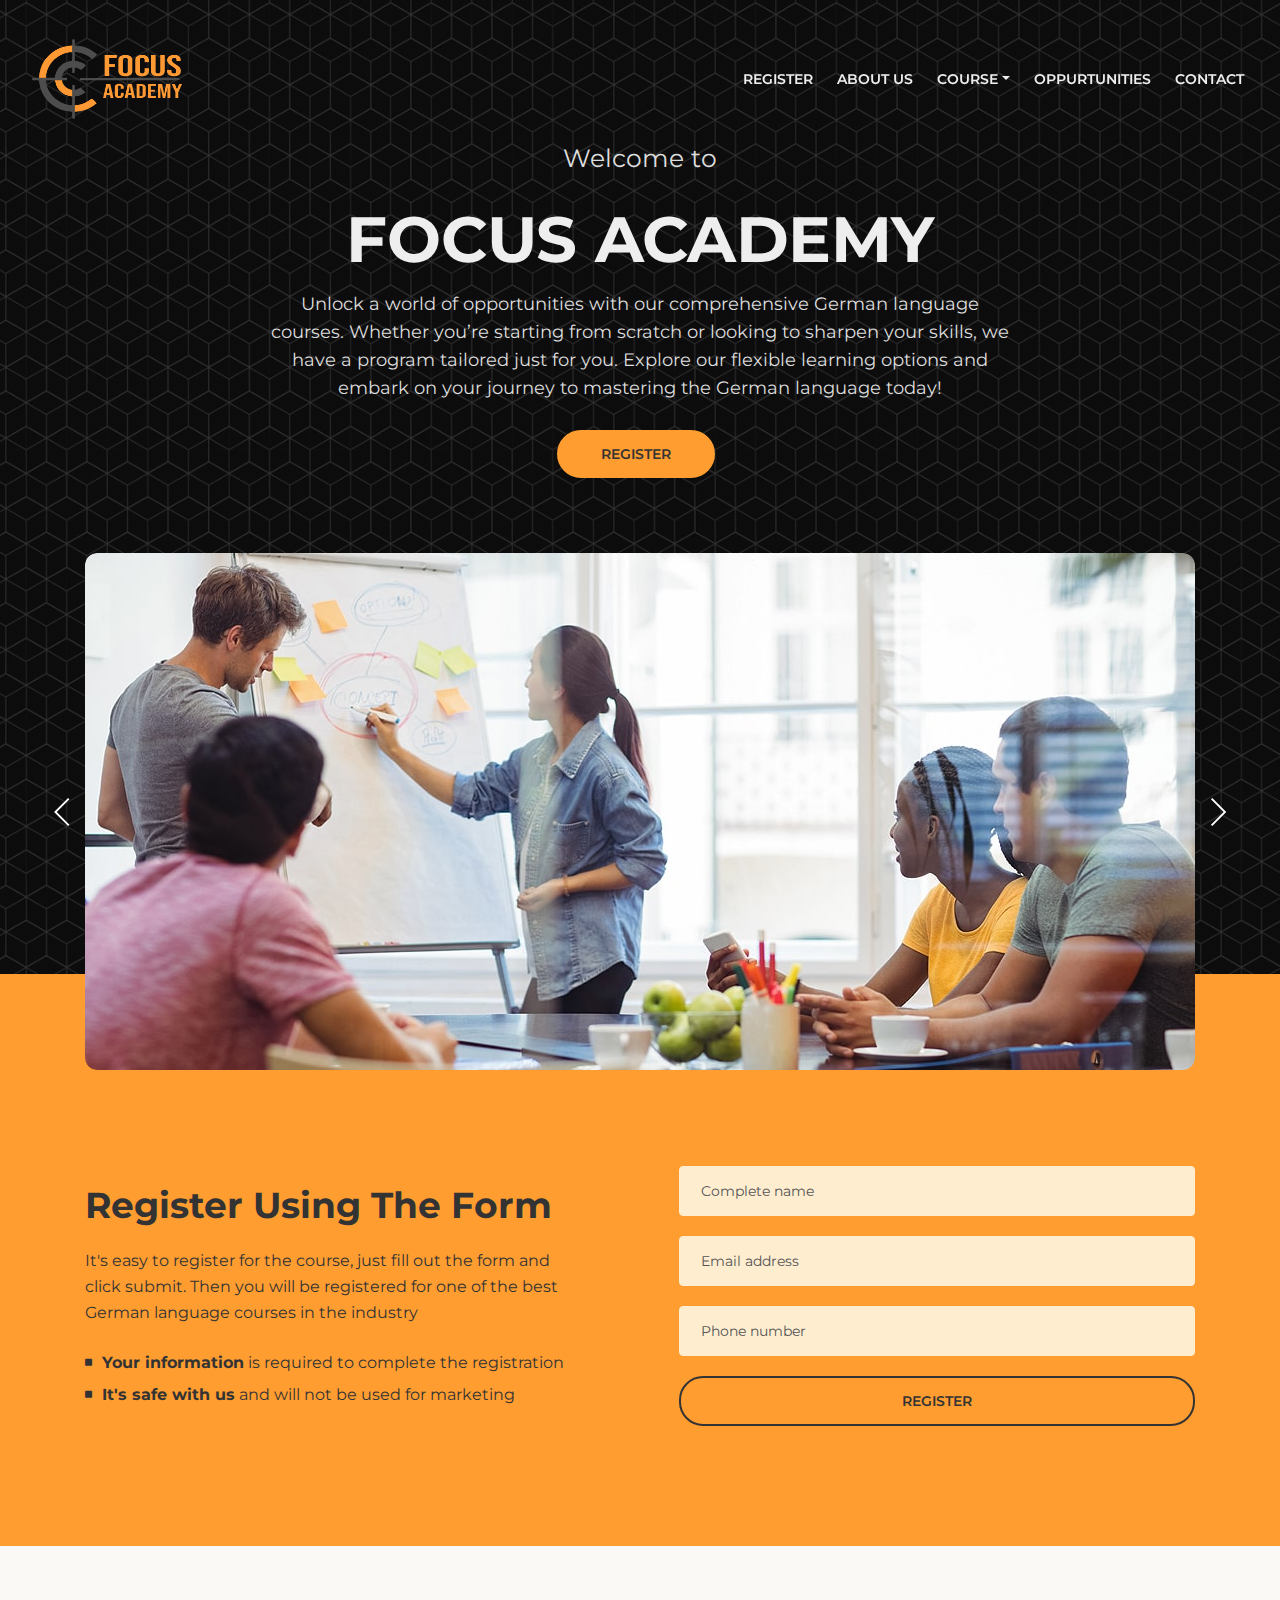
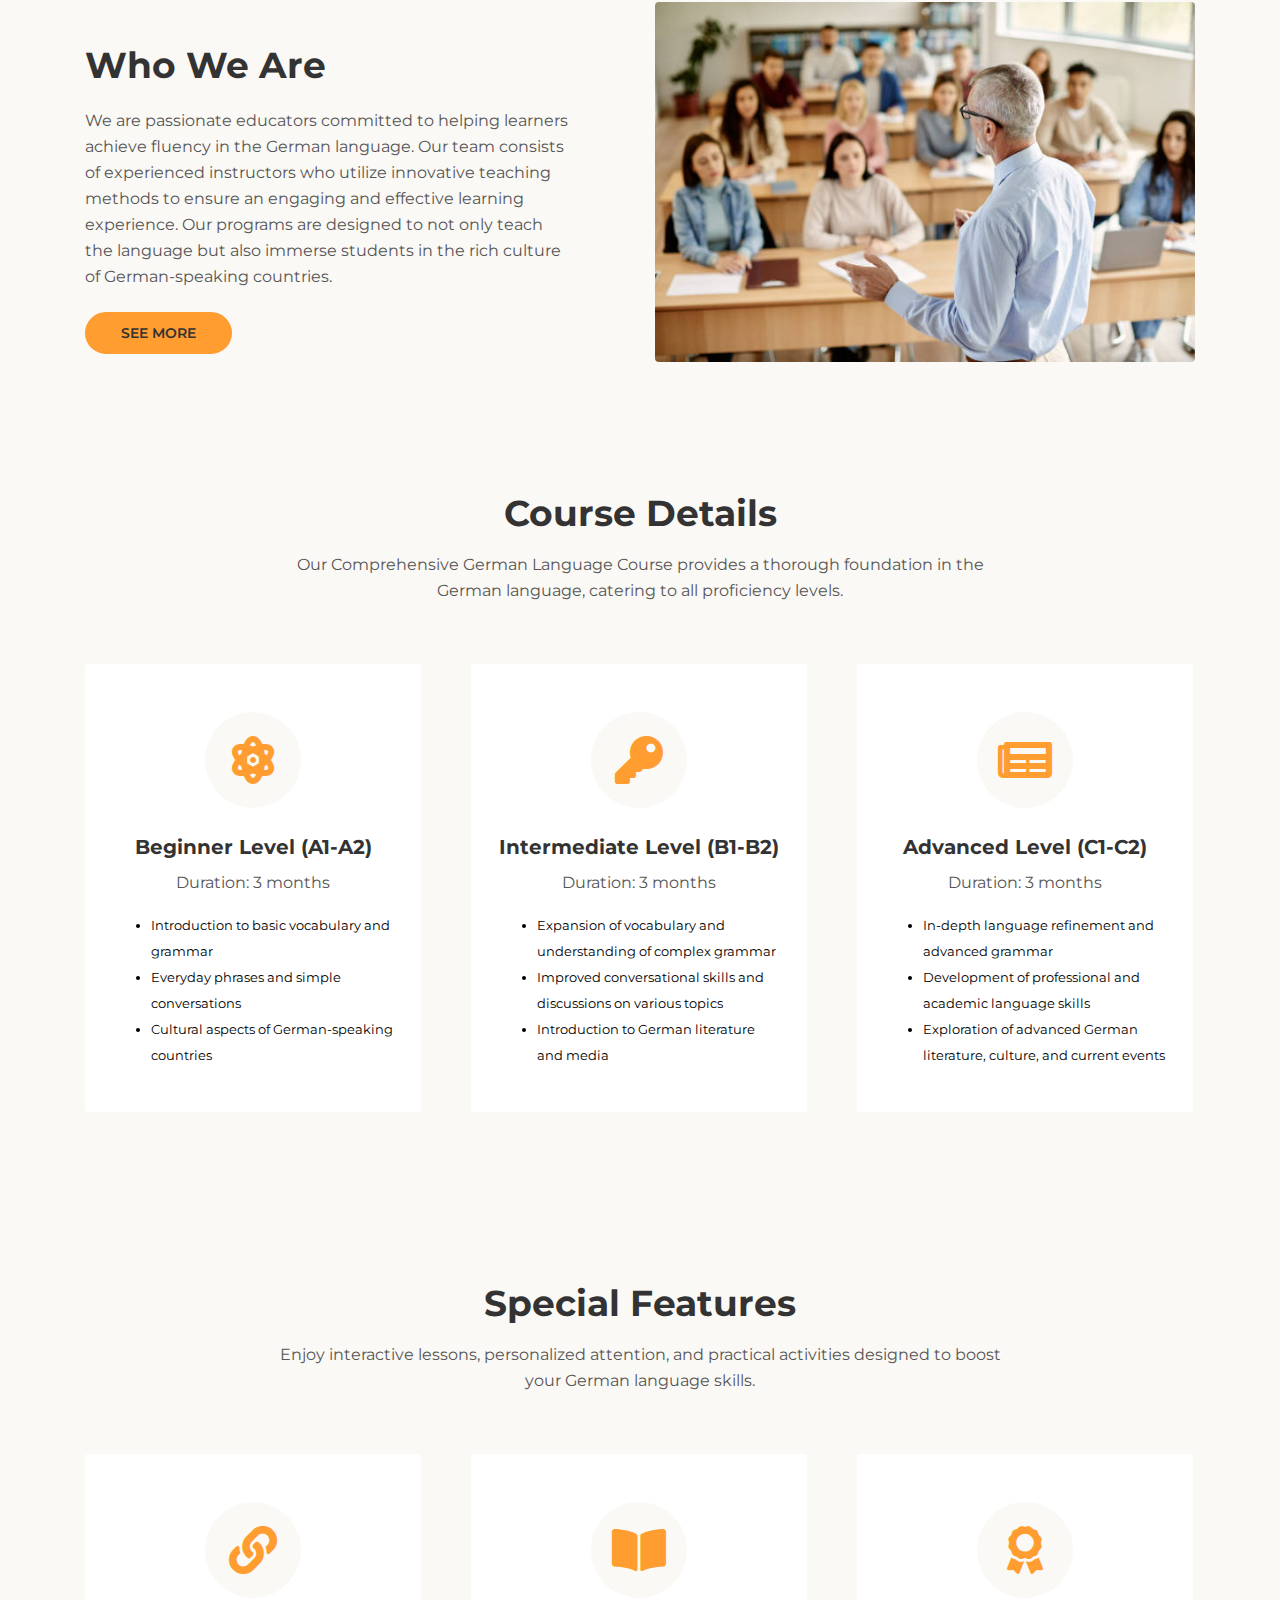
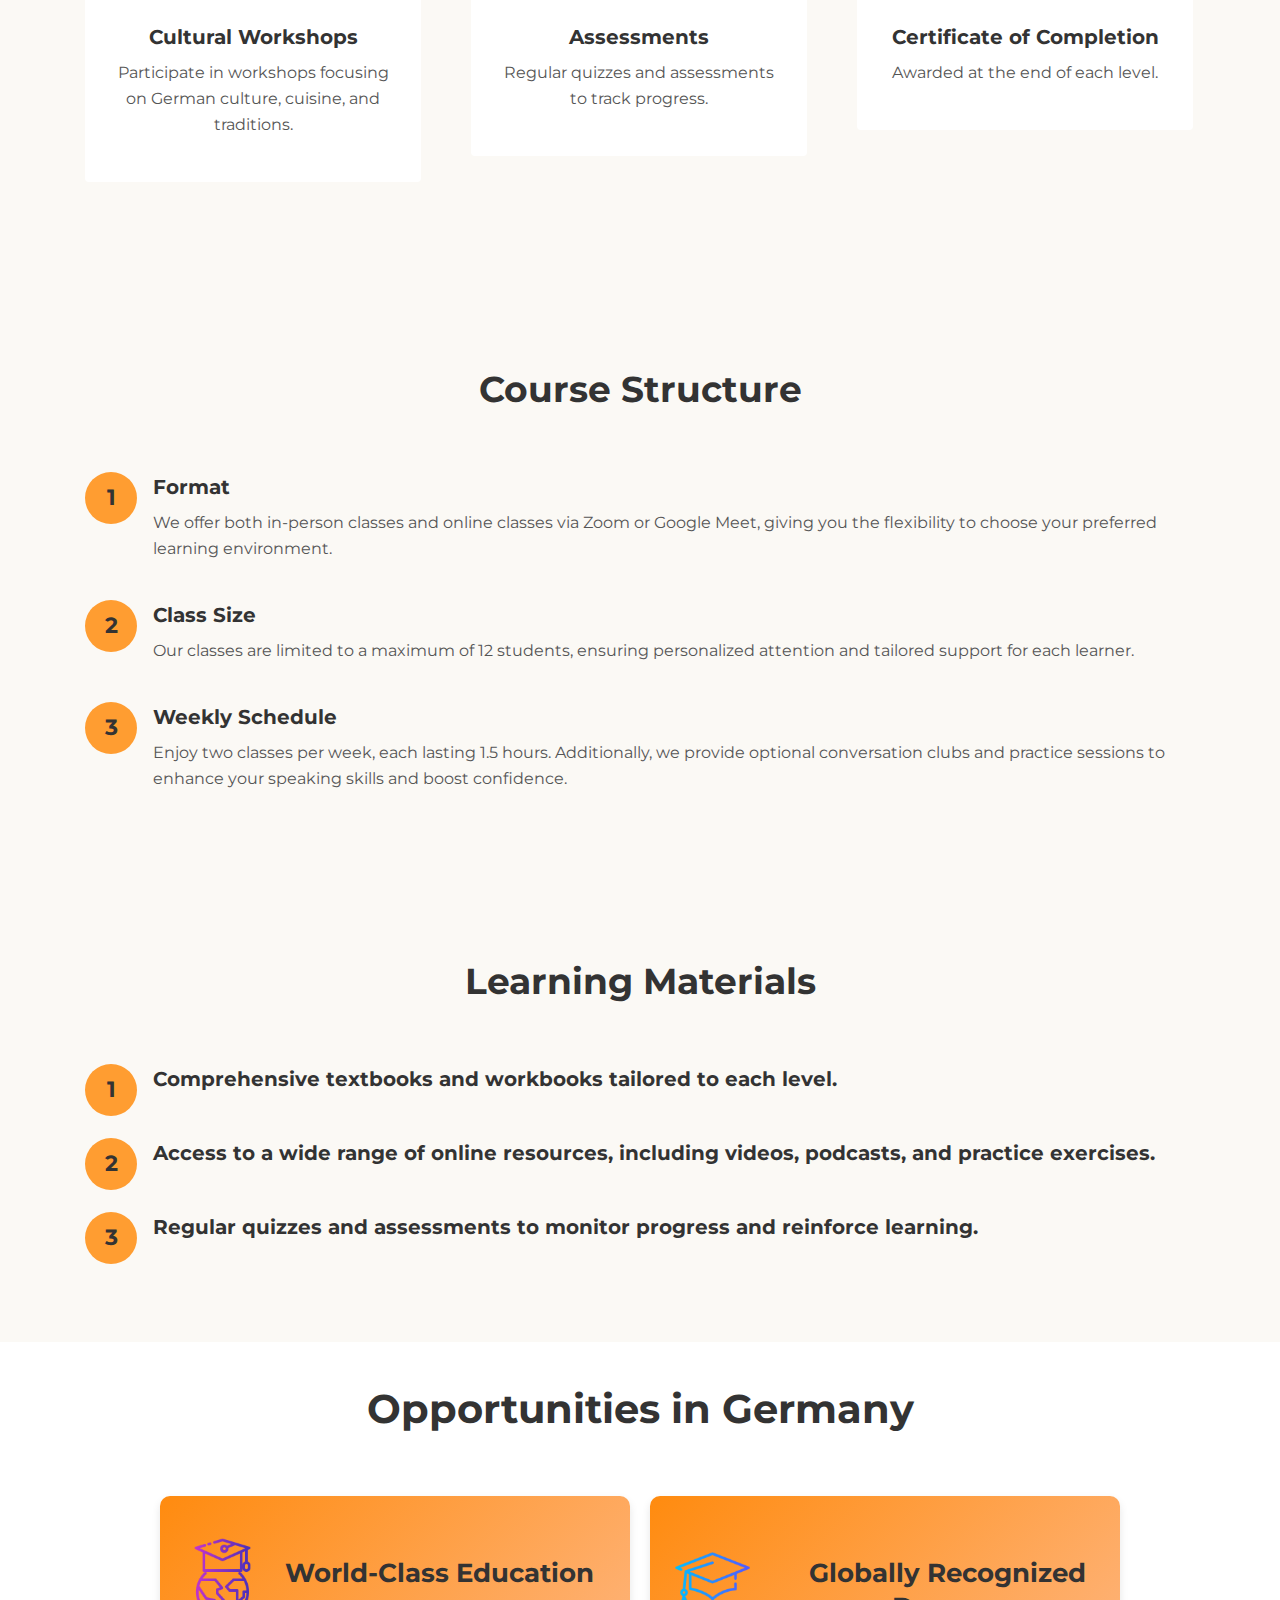
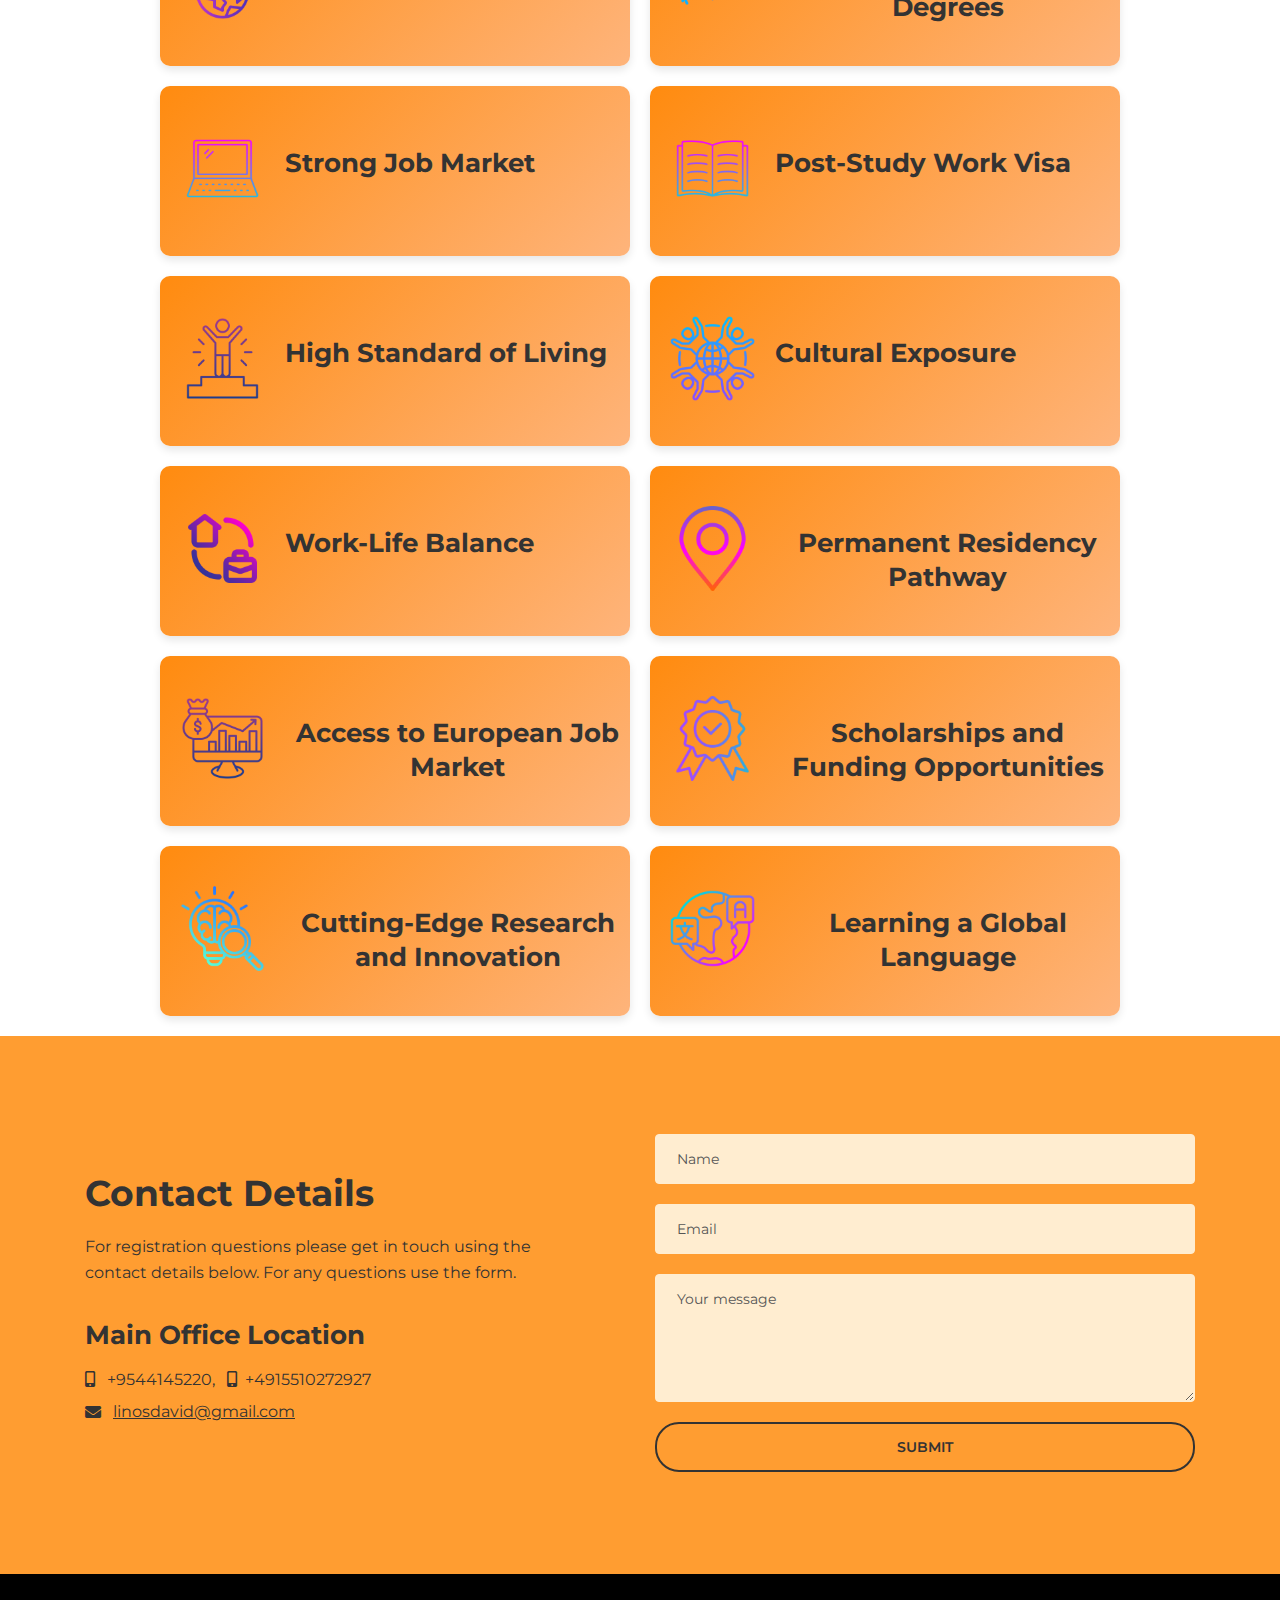
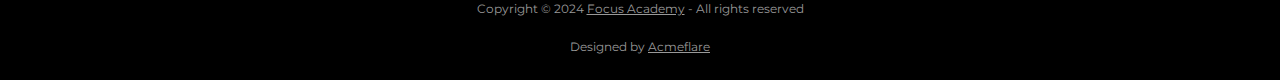
==== commit f36445e9: "third commit" ====
--- a/index.html
+++ b/index.html
@@ -18,7 +18,7 @@
 	<meta property="og:type" content="article" />
 
     <!-- Website Title -->
-    <title>Corso - Training Course Landing Page Template</title>
+    <title>Focus Academy - German Learning Program</title>
     
     <!-- Styles -->
     <link href="https://fonts.googleapis.com/css?family=Montserrat:400,400i,600,700,700i&display=swap" rel="stylesheet">
@@ -29,7 +29,7 @@
 	<link href="css/styles.css" rel="stylesheet">
 	
 	<!-- Favicon  -->
-    <link rel="icon" href="/corso-1.0.0/images/Logo.png">
+    <link rel="icon" href="/images/Logo.png">
 </head>
 <body data-spy="scroll" data-target=".fixed-top">
     
@@ -51,7 +51,7 @@
         <!-- <a class="navbar-brand logo-text page-scroll" href="index.html">Corso</a> -->
 
         <!-- Image Logo -->
-        <a class="navbar-brand logo-image" href="index.html"><img style=" width: 150px; height: 80px;" src="/corso-1.0.0/images/Logo.png" alt="alternative"></a> 
+        <a class="navbar-brand logo-image" href="index.html"><img style=" width: 150px; height: 80px;" src="/images/Logo.png" alt="alternative"></a> 
         
         <!-- Mobile Menu Toggle Button -->
         <button class="navbar-toggler" type="button" data-toggle="collapse" data-target="#navbarsExampleDefault" aria-controls="navbarsExampleDefault" aria-expanded="false" aria-label="Toggle navigation">
@@ -66,10 +66,24 @@
                     <a class="nav-link page-scroll" href="#register">REGISTER <span class="sr-only">(current)</span></a>
                 </li>
                 <li class="nav-item">
-                    <a class="nav-link page-scroll" href="#description">DETAILS</a>
+                    <a class="nav-link page-scroll" href="#about-us">ABOUT US</a>
                 </li>
+                
+                <li class="nav-item dropdown">
+                    <a class="nav-link dropdown-toggle page-scroll" href="#details" id="navbarDropdown" role="button" aria-haspopup="true" aria-expanded="false">COURSE</a>
+                    <div class="dropdown-menu" aria-labelledby="navbarDropdown">
+                        <a class="nav-link page-scroll" href="#details"><span style="color: black;" class="item-text">DETAILS</span></a>
+                        <div class="dropdown-divider"></div>
+                        <a class="nav-link page-scroll" href="#features"><span style="color: black;" class="item-text">FEATURES</span></a>
+                        <div class="dropdown-divider"></div>
+                        <a class="nav-link page-scroll" href="#structure"><span style="color: black;" class="item-text">STRUCTURES</span></a>
+                        <div class="dropdown-divider"></div>
+                        <a class="nav-link page-scroll" href="#material"><span style="color: black;" class="item-text">MATERIALS</span></a>
+                    </div>
+                </li>
+
                 <li class="nav-item">
-                    <a class="nav-link page-scroll" href="#date">DATE</a>
+                    <a class="nav-link page-scroll" href="#opportunities">OPPURTUNITIES</a>
                 </li>
 
                 
@@ -201,7 +215,7 @@
 
 
    <!-- Students -->
-   <div class="basic-3">
+   <div id="about-us" class="basic-3">
     <div class="container">
         <div class="row">
             <div class="col-lg-6">
@@ -212,7 +226,7 @@
                 </div> <!-- end of text-container -->
             </div> <!-- end of col -->
             <div class="col-lg-6">
-                <img class="img-fluid" src="images/students.jpg" alt="alternative">
+                <img class="img-fluid" src="/images/teach.jpg" alt="alternative">
             </div> <!-- end of col -->
         </div> <!-- end of row -->
     </div> <!-- end of container -->
@@ -242,7 +256,7 @@
 
 
  <!-- Takeaways -->
- <div id="description" class="cards">
+ <div id="details" class="cards">
     <div class="container">
         <div class="row">
             <div class="col-lg-12">
@@ -312,7 +326,7 @@
 <!-- end of takeaways -->
 
  <!-- Takeaways -->
- <div id="description" class="cards">
+ <div id="features" class="cards">
     <div class="container">
         <div class="row">
             <div class="col-lg-12">
@@ -369,7 +383,7 @@
 
 
     <!-- Description -->
-    <div  class="basic-2">
+    <div id="structure" class="basic-2">
         <div class="container">
             <div class="row">
                 <div class="col-lg-12">
@@ -411,7 +425,7 @@
 
 
     <!-- Description -->
-    <div  class="basic-2">
+    <div id="material" class="basic-2">
         <div class="container">
             <div class="row">
                 <div class="col-lg-12">
@@ -497,12 +511,12 @@
 
 
 
-
+    <h1 id="opportunities" class="section-heading">Opportunities in Germany</h1>
     <div class="card-wrapper">
         <!-- Repeat this info-card structure for 12 cards (6 rows x 2 columns) -->
         <div class="info-card">
             <div class="info-card-image">
-                <img src="/corso-1.0.0/images/globe.png" alt="Card Image">
+                <img src="/images/elearning.png" alt="Card Image">
             </div>
             <div class="info-card-content">
                 <h3>World-Class Education</h3>
@@ -515,157 +529,157 @@
 
         <div class="info-card">
             <div class="info-card-image">
-                <img src="/corso-1.0.0/images/globe.png" alt="Card Image">
-            </div>
-            <div class="info-card-content">
-                <h3>Card Title</h3>
-                <p>Short description about this card.</p>
-            </div>
-            <div class="info-card-hover-info">
-                <p>More information about this card that shows up on hover. It slides down smoothly.</p>
-            </div>
-        </div>
-
-
-        <div class="info-card">
-            <div class="info-card-image">
-                <img src="/corso-1.0.0/images/globe.png" alt="Card Image">
-            </div>
-            <div class="info-card-content">
-                <h3>Card Title</h3>
-                <p>Short description about this card.</p>
-            </div>
-            <div class="info-card-hover-info">
-                <p>More information about this card that shows up on hover. It slides down smoothly.</p>
-            </div>
-        </div>
-
-
-        <div class="info-card">
-            <div class="info-card-image">
-                <img src="https://via.placeholder.com/300x200" alt="Card Image">
-            </div>
-            <div class="info-card-content">
-                <h3>Card Title</h3>
-                <p>Short description about this card.</p>
-            </div>
-            <div class="info-card-hover-info">
-                <p>More information about this card that shows up on hover. It slides down smoothly.</p>
-            </div>
-        </div>
-
-
-        <div class="info-card">
-            <div class="info-card-image">
-                <img src="" alt="Card Image">
-            </div>
-            <div class="info-card-content">
-                <h3>Card Title</h3>
-                <p>Short description about this card.</p>
-            </div>
-            <div class="info-card-hover-info">
-                <p>More information about this card that shows up on hover. It slides down smoothly.</p>
-            </div>
-        </div>
-
-
-        <div class="info-card">
-            <div class="info-card-image">
-                <img src="https://via.placeholder.com/300x200" alt="Card Image">
-            </div>
-            <div class="info-card-content">
-                <h3>Card Title</h3>
-                <p>Short description about this card.</p>
-            </div>
-            <div class="info-card-hover-info">
-                <p>More information about this card that shows up on hover. It slides down smoothly.</p>
-            </div>
-        </div>
-
-
-        <div class="info-card">
-            <div class="info-card-image">
-                <img src="https://via.placeholder.com/300x200" alt="Card Image">
-            </div>
-            <div class="info-card-content">
-                <h3>Card Title</h3>
-                <p>Short description about this card.</p>
-            </div>
-            <div class="info-card-hover-info">
-                <p>More information about this card that shows up on hover. It slides down smoothly.</p>
-            </div>
-        </div>
-
-
-
-        <div class="info-card">
-            <div class="info-card-image">
-                <img src="https://via.placeholder.com/300x200" alt="Card Image">
-            </div>
-            <div class="info-card-content">
-                <h3>Card Title</h3>
-                <p>Short description about this card.</p>
-            </div>
-            <div class="info-card-hover-info">
-                <p>More information about this card that shows up on hover. It slides down smoothly.</p>
-            </div>
-        </div>
-
-
-
-        <div class="info-card">
-            <div class="info-card-image">
-                <img src="https://via.placeholder.com/300x200" alt="Card Image">
-            </div>
-            <div class="info-card-content">
-                <h3>Card Title</h3>
-                <p>Short description about this card.</p>
-            </div>
-            <div class="info-card-hover-info">
-                <p>More information about this card that shows up on hover. It slides down smoothly.</p>
-            </div>
-        </div>
-
-
-        <div class="info-card">
-            <div class="info-card-image">
-                <img src="https://via.placeholder.com/300x200" alt="Card Image">
-            </div>
-            <div class="info-card-content">
-                <h3>Card Title</h3>
-                <p>Short description about this card.</p>
-            </div>
-            <div class="info-card-hover-info">
-                <p>More information about this card that shows up on hover. It slides down smoothly.</p>
-            </div>
-        </div>
-
-
-
-        <div class="info-card">
-            <div class="info-card-image">
-                <img src="https://via.placeholder.com/300x200" alt="Card Image">
-            </div>
-            <div class="info-card-content">
-                <h3>Card Title</h3>
-                <p>Short description about this card.</p>
-            </div>
-            <div class="info-card-hover-info">
-                <p>More information about this card that shows up on hover. It slides down smoothly.</p>
-            </div>
-        </div>
-
-
-        <div class="info-card">
-            <div class="info-card-image">
-                <img src="https://via.placeholder.com/300x200" alt="Card Image">
-            </div>
-            <div class="info-card-content">
-                <h3>Card Title</h3>
-                <p>Short description about this card.</p>
-            </div>
-            <div class="info-card-hover-info">
-                <p>More information about this card that shows up on hover. It slides down smoothly.</p>
+                <img src="/images/graduate.png" alt="Card Image">
+            </div>
+            <div class="info-card-content">
+                <h3>Globally Recognized Degrees</h3>
+                
+            </div>
+            <div class="info-card-hover-info">
+                <p>Degrees from German universities are highly respected worldwide, increasing employability across Europe and globally. It’s an excellent stepping stone for career advancement in various fields.</p>
+            </div>
+        </div>
+
+
+        <div class="info-card">
+            <div class="info-card-image">
+                <img src="/images/laptop.png" alt="Card Image">
+            </div>
+            <div class="info-card-content">
+                <h3>Strong Job Market</h3>
+                
+            </div>
+            <div class="info-card-hover-info">
+                <p>Germany has one of the strongest economies in Europe, with a high demand for skilled professionals in fields such as engineering, IT, healthcare, and sciences. Indian professionals, especially in the nursing sector, find ample job opportunities.</p>
+            </div>
+        </div>
+
+
+        <div class="info-card">
+            <div class="info-card-image">
+                <img src="/images/book.png" alt="Card Image">
+            </div>
+            <div class="info-card-content">
+                <h3>Post-Study Work Visa</h3>
+                
+            </div>
+            <div class="info-card-hover-info">
+                <p>After completing their studies, Indian students are eligible for an 18-month post-study work visa, allowing them to stay and find employment in Germany, leading to long-term career prospects.</p>
+            </div>
+        </div>
+
+
+        <div class="info-card">
+            <div class="info-card-image">
+                <img src="/images/high-achiever.png" alt="Card Image">
+            </div>
+            <div class="info-card-content">
+                <h3>High Standard of Living</h3>
+                
+            </div>
+            <div class="info-card-hover-info">
+                <p>Germany offers a high standard of living with excellent healthcare, public transportation, safety, and clean environments. Indian professionals and students can enjoy a balanced lifestyle while working or studying.</p>
+            </div>
+        </div>
+
+
+        <div class="info-card">
+            <div class="info-card-image">
+                <img src="/images/diversity.png" alt="Card Image">
+            </div>
+            <div class="info-card-content">
+                <h3>Cultural Exposure</h3>
+                
+            </div>
+            <div class="info-card-hover-info">
+                <p>Living in Germany provides rich cultural exposure, from historical landmarks to modern art scenes. Indians working or studying in Germany gain a deeper understanding of European culture and values, which broadens personal and professional horizons.</p>
+            </div>
+        </div>
+
+
+        <div class="info-card">
+            <div class="info-card-image">
+                <img src="/images/work-life-balance.png" alt="Card Image">
+            </div>
+            <div class="info-card-content">
+                <h3>Work-Life Balance</h3>
+                
+            </div>
+            <div class="info-card-hover-info">
+                <p>Germany is known for its excellent work-life balance. It emphasizes reasonable working hours, ample vacation days, and job security, allowing Indian professionals to enjoy both their career and personal life.</p>
+            </div>
+        </div>
+
+
+
+        <div class="info-card">
+            <div class="info-card-image">
+                <img src="/images/location.png" alt="Card Image">
+            </div>
+            <div class="info-card-content">
+                <h3>Permanent Residency Pathway</h3>
+                
+            </div>
+            <div class="info-card-hover-info">
+                <p>For Indian professionals working in Germany, there’s a clear pathway to permanent residency. After a certain period, one can apply for a long-term residence permit or even citizenship, providing long-term security.</p>
+            </div>
+        </div>
+
+
+
+        <div class="info-card">
+            <div class="info-card-image">
+                <img src="/images/markets.png" alt="Card Image">
+            </div>
+            <div class="info-card-content">
+                <h3>Access to European Job Market</h3>
+                
+            </div>
+            <div class="info-card-hover-info">
+                <p>Once in Germany, Indian professionals and students can leverage their presence to explore job opportunities across the European Union, thanks to Germany's central location and close ties with other EU countries.</p>
+            </div>
+        </div>
+
+
+        <div class="info-card">
+            <div class="info-card-image">
+                <img src="/images/award.png" alt="Card Image">
+            </div>
+            <div class="info-card-content">
+                <h3>Scholarships and Funding Opportunities</h3>
+                
+            </div>
+            <div class="info-card-hover-info">
+                <p>Numerous scholarships and funding opportunities are available for Indian students to help cover living costs and educational expenses, making studying in Germany even more accessible.</p>
+            </div>
+        </div>
+
+
+
+        <div class="info-card">
+            <div class="info-card-image">
+                <img src="/images/brainstorming.png" alt="Card Image">
+            </div>
+            <div class="info-card-content">
+                <h3>Cutting-Edge Research and Innovation</h3>
+                
+            </div>
+            <div class="info-card-hover-info">
+                <p>For those interested in research, Germany is a leader in innovation, especially in technology and science. Indian students and professionals have access to cutting-edge labs, projects, and collaboration with industry leaders.</p>
+            </div>
+        </div>
+
+
+        <div class="info-card">
+            <div class="info-card-image">
+                <img src="/images/translator.png" alt="Card Image">
+            </div>
+            <div class="info-card-content">
+                <h3>Learning a Global Language</h3>
+                
+            </div>
+            <div class="info-card-hover-info">
+                <p>Learning German opens up opportunities not just in Germany but in other German-speaking countries like Austria and Switzerland. Being bilingual or multilingual enhances career prospects worldwide.</p>
             </div>
         </div>
 
@@ -803,10 +817,10 @@
                         <p>For registration questions please get in touch using the contact details below. For any questions use the form.</p>
                         <h3>Main Office Location</h3>
                         <ul class="list-unstyled li-space-lg">
-                            <li class="media">
+                          <!--  <li class="media">
                                 <i class="fas fa-map-marker-alt"></i>
                                 <div class="media-body"></div>
-                            </li>
+                            </li> -->
                             <li class="media">
                                 <i class="fas fa-mobile-alt"></i>
                                 <div class="media-body">+9544145220, &nbsp;&nbsp;<i class="fas fa-mobile-alt"></i>&nbsp; +4915510272927</div>
@@ -915,7 +929,8 @@
         <div class="container">
             <div class="row">
                 <div class="col-lg-12">
-                    <p class="p-small">Copyright © 2024 acmeflare - All rights reserved</p>
+                    <p class="p-small">Copyright © 2024 <a href="">Focus Academy</a> - All rights reserved</p>
+                    <p class="p-small">Designed by <a href="https://www.acmeflare.in/" target="_blank">Acmeflare</a></p>
                     
                 </div> <!-- end of col -->
             </div> <!-- enf of row -->
--- a/css/styles.css
+++ b/css/styles.css
@@ -708,6 +708,7 @@
 
 .navbar-custom .dropdown-item .item-text {
 	font: 600 0.875rem/0.875rem "Montserrat", sans-serif;
+	color: #000;
 }
 
 .navbar-custom .dropdown-item:hover .item-text {
@@ -2223,21 +2224,30 @@
     overflow: hidden;
     position: relative;
     transition: transform 0.3s ease;
+	display: flex;
+	height: 170px;
+	background: linear-gradient(135deg, #ff8b0f, #feb47b);
 }
 
 .info-card:hover {
     transform: translateY(-10px);
+	background: linear-gradient(135deg, #ff820e, #feb47b);
 }
 
 .info-card-image img {
-    width: 100px;
+	width: 85px;
     height: auto;
     display: block;
+    margin: 20px;
+    margin-top: 40px;
 }
 
 .info-card-content {
-    padding: 20px;
+    padding: 0;
     text-align: center;
+	padding-top: 60px;
+	
+	
 }
 
 .info-card-hover-info {
@@ -2252,11 +2262,12 @@
 	max-height: 0;
     transition: top 0.3s ease;
     z-index: 10;
+	background: linear-gradient(135deg, #ff820e, #feb47b);
 }
 
 .info-card:hover .info-card-hover-info {
     max-height: 700px; /* Adjust this based on how much content you have */
-    top: 30%; /* This ensures the full info is revealed */
+    top: 15%; /* This ensures the full info is revealed */
 }
 
 .info-card h3 {
@@ -2265,5 +2276,32 @@
 
 .info-card p {
     font-size: 14px;
-    color: #555;
+    color: #000000;
+}
+
+
+
+@media (max-width: 768px) {
+    .card-wrapper {
+        grid-template-columns: 1fr; /* Stack cards into a single column */
+    }
+    
+    .info-card-content {
+        flex-direction: column; /* Stack image and text vertically on mobile */
+        align-items: center; /* Center image and text */
+    }
+    
+    .info-card-image img {
+        margin-right: 0;
+        margin-bottom: 10px; /* Add space between image and text */
+    }
+}
+
+
+.section-heading {
+	text-align: center;
+	margin: 40px 0;
+	font-size: 2.5em; /* Adjust size as needed */
+	font-weight: bold; /* Make it bold */
+	color: #333; /* Adjust color as needed */
 }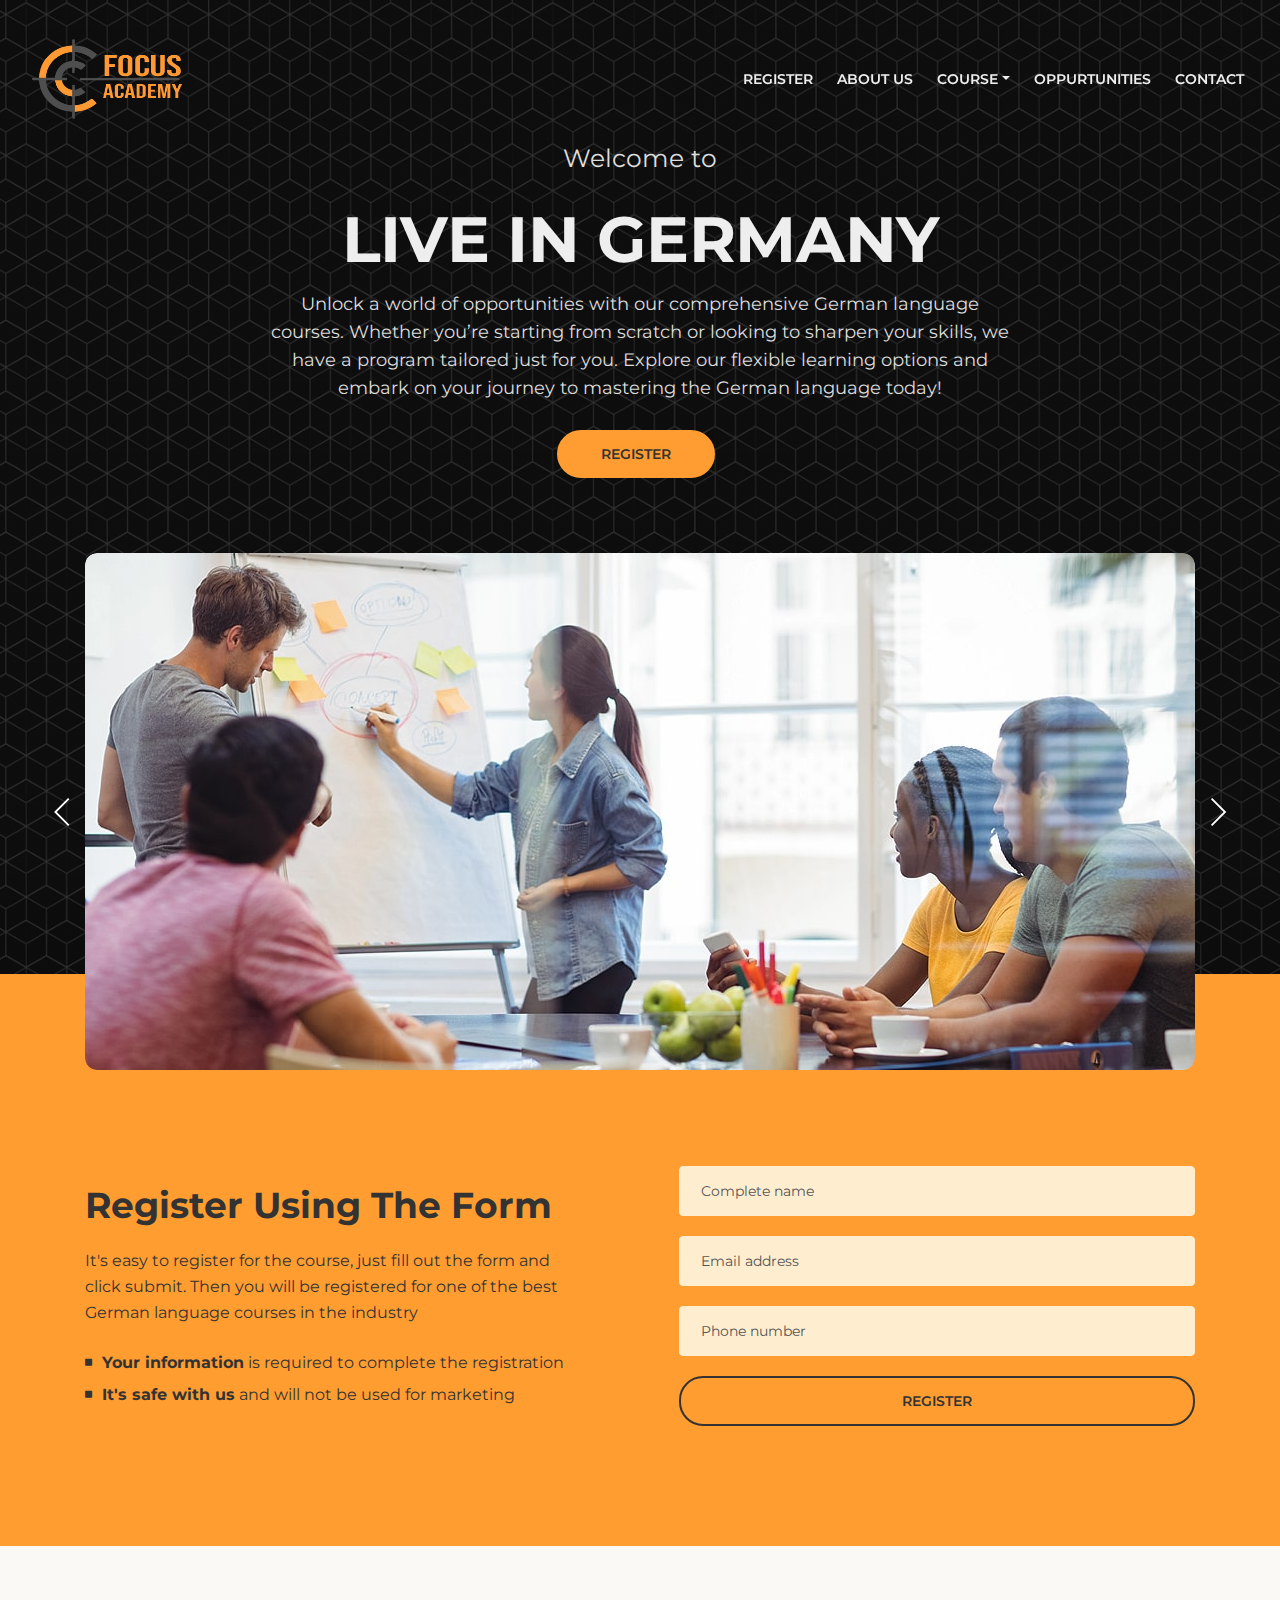
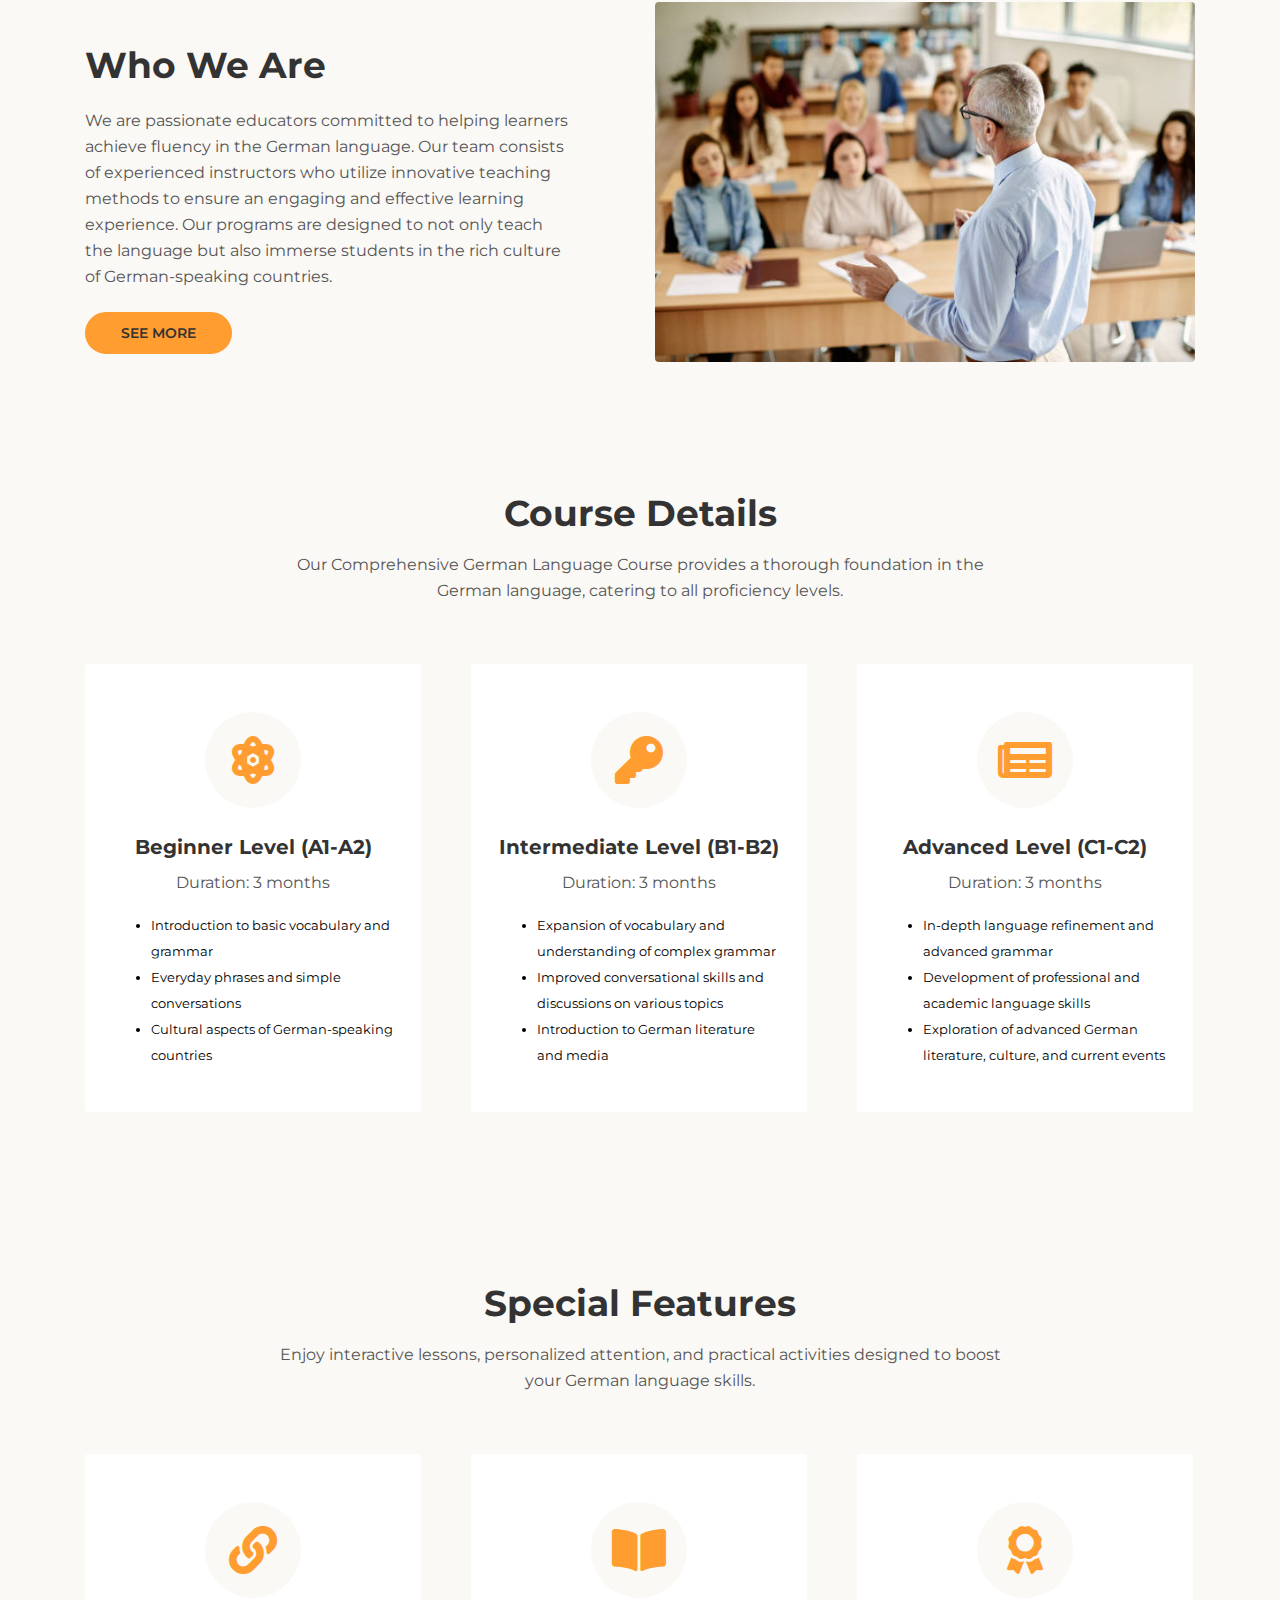
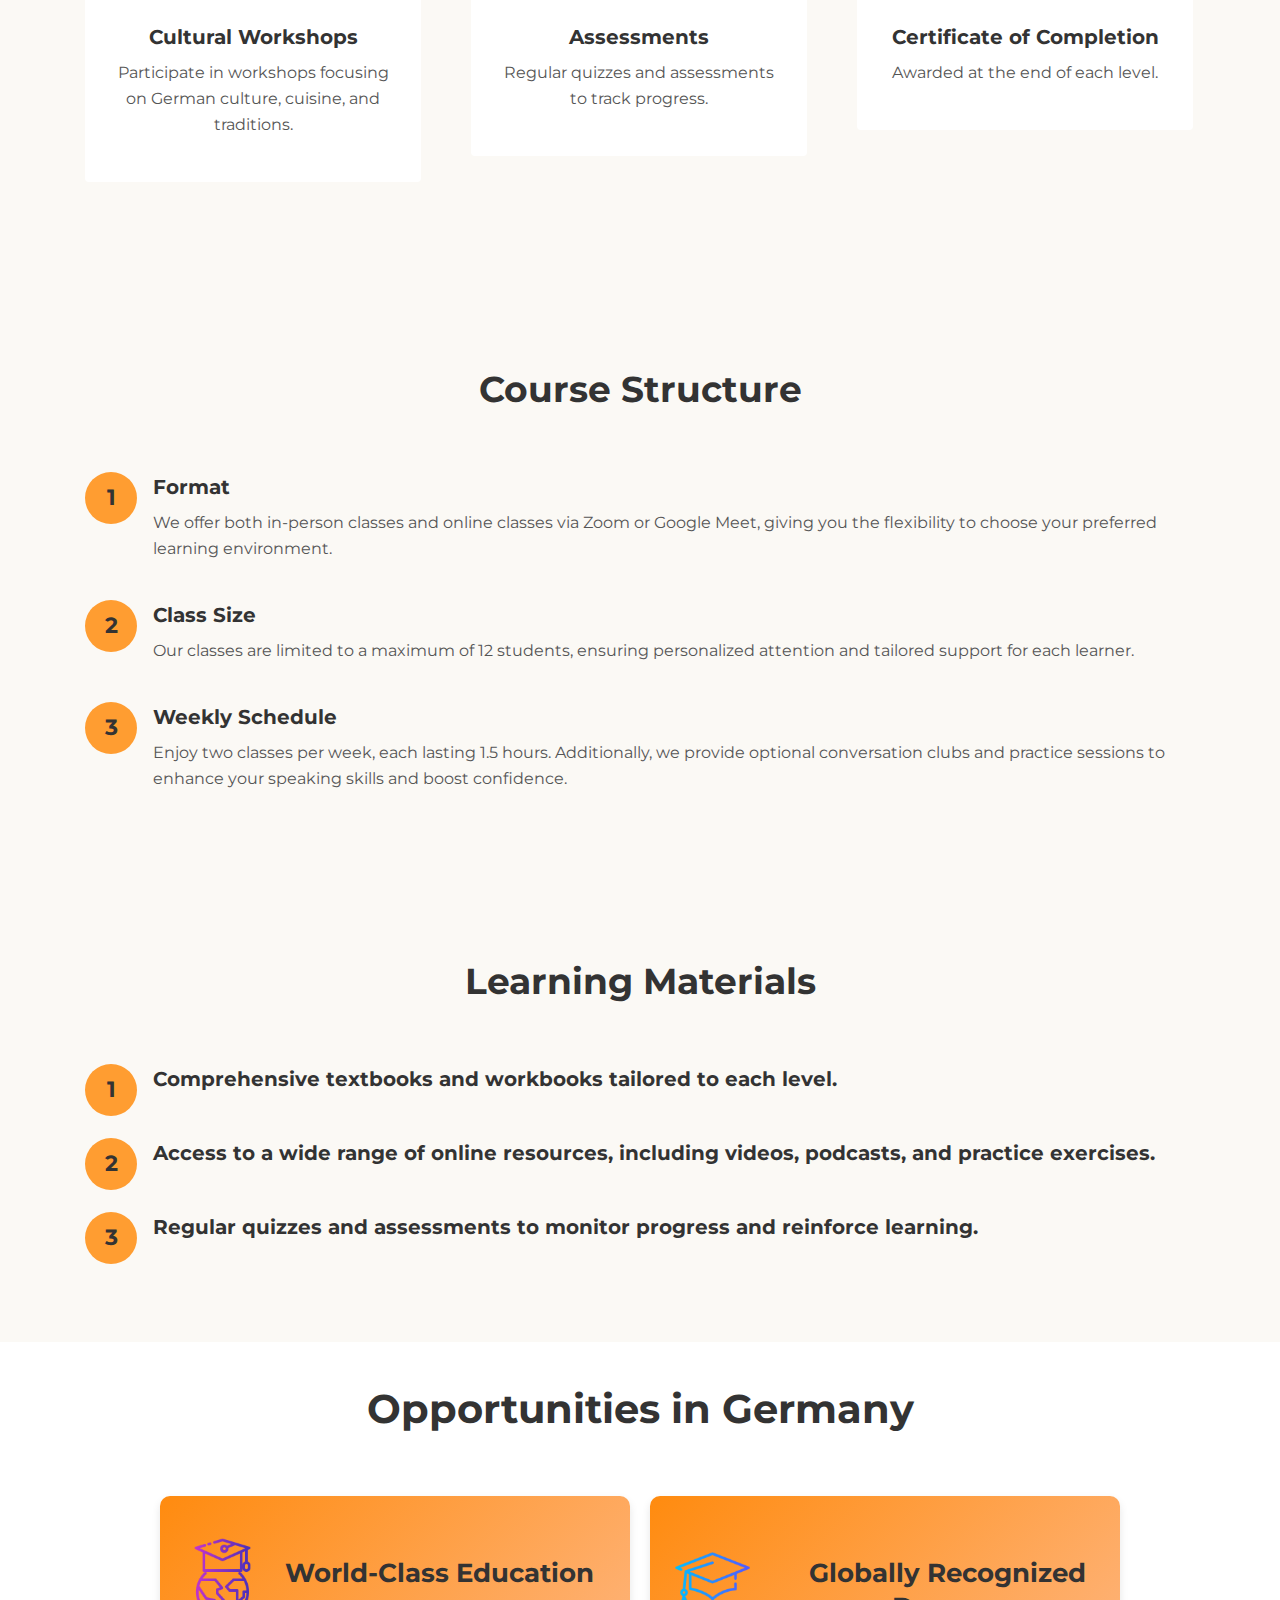
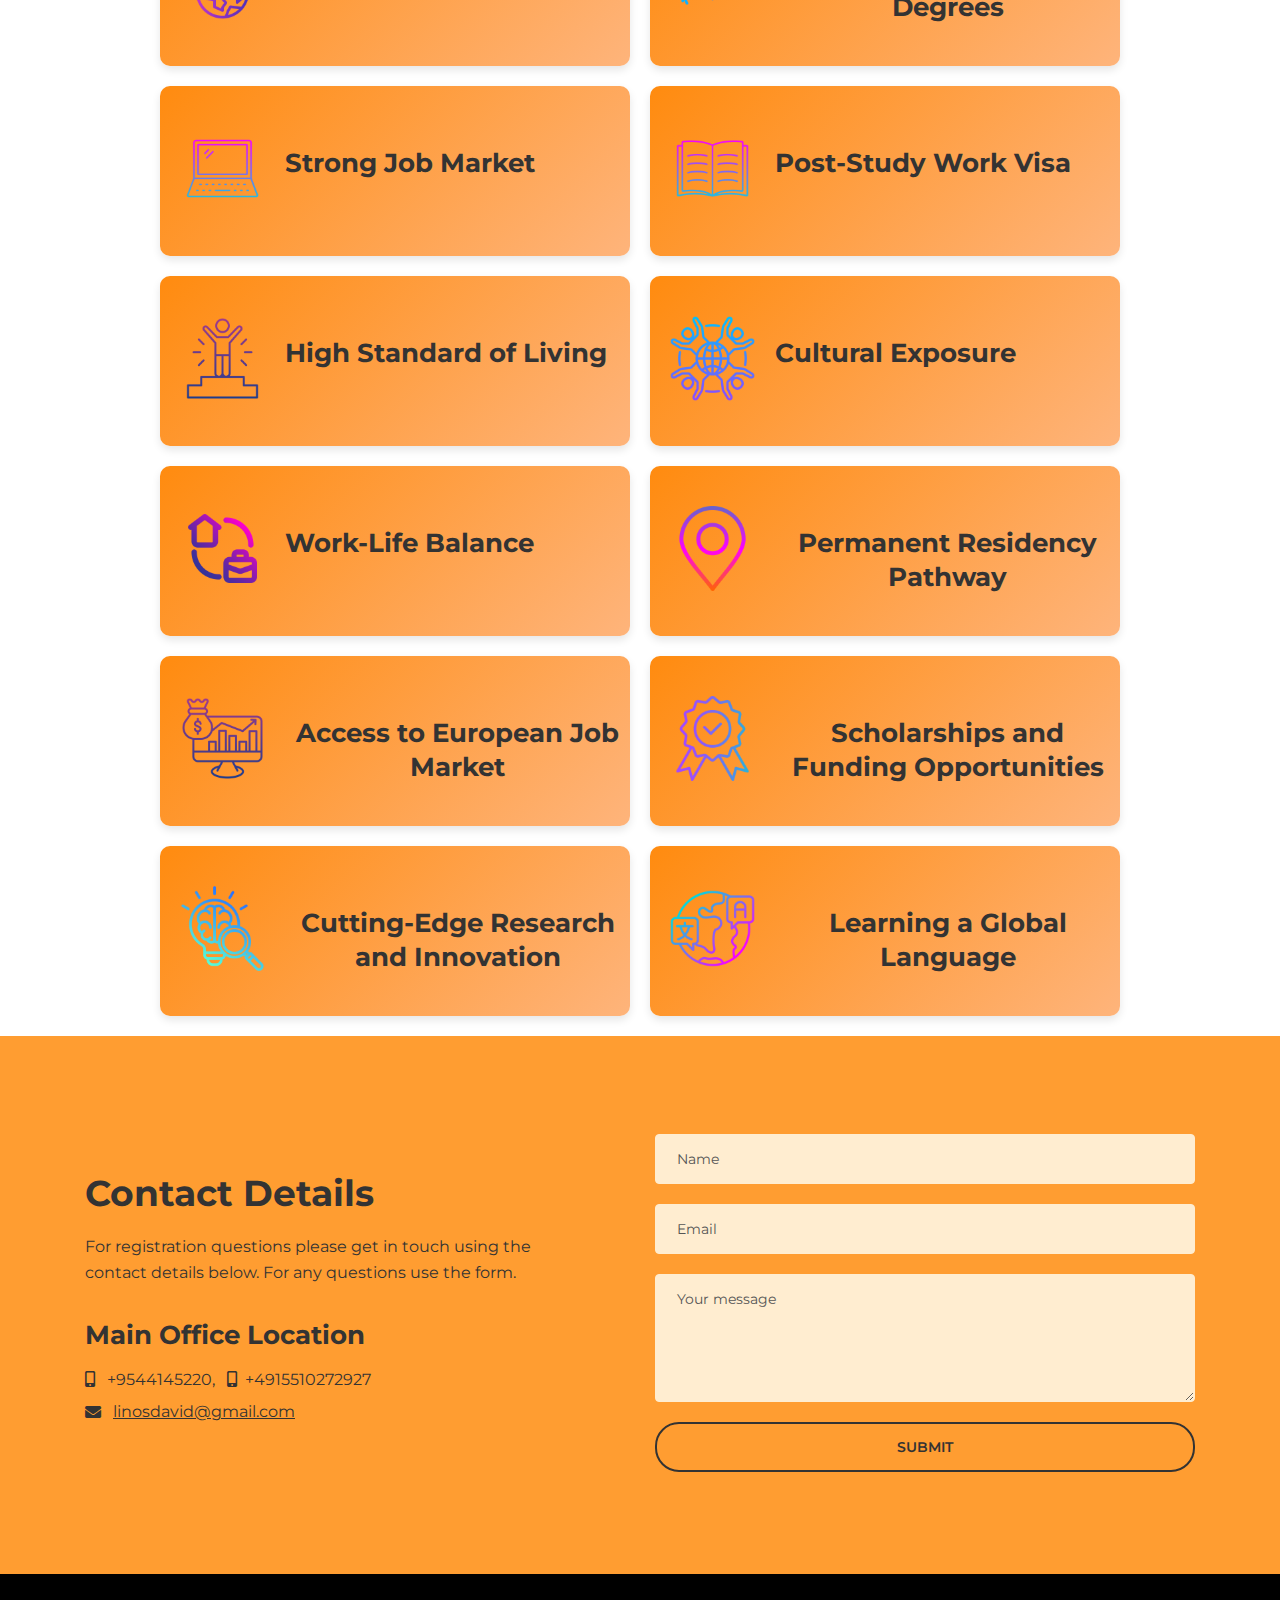
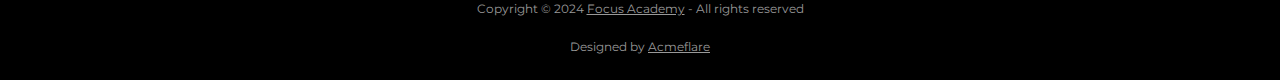
==== commit df83ef9d: "LIVE IN GERMANY index.html" ====
--- a/index.html
+++ b/index.html
@@ -5,8 +5,7 @@
     <meta name="viewport" content="width=device-width, initial-scale=1, shrink-to-fit=no">
     
     <!-- SEO Meta Tags -->
-    <meta name="description" content="Landing page template built with HTML and Bootstrap 4 for presenting training courses, classes, workshops and for convincing visitors to register using the form.">
-    <meta name="author" content="Inovatik">
+  
 
     <!-- OG Meta Tags to improve the way the post looks when you share the page on LinkedIn, Facebook, Google+ -->
 	<meta property="og:site_name" content="" /> <!-- website name -->
@@ -106,7 +105,7 @@
                     <div class="text-container">
                         
                         <p class="p-large" style="font-size: 25px;">Welcome to</p>
-                        <h1>FOCUS ACADEMY</h1>
+                        <h1>LIVE IN GERMANY</h1>
                         <p class="p-large">Unlock a world of opportunities with our comprehensive German language courses. Whether you’re starting from scratch or looking to sharpen your skills, we have a program tailored just for you. Explore our flexible learning options and embark on your journey to mastering the German language today!</p>
                         <a class="btn-solid-lg page-scroll" href="#register">REGISTER</a>
                         
@@ -950,4 +949,4 @@
     <script src="js/validator.min.js"></script> <!-- Validator.js - Bootstrap plugin that validates forms -->
     <script src="js/scripts.js"></script> <!-- Custom scripts -->
 </body>
-</html>+</html>
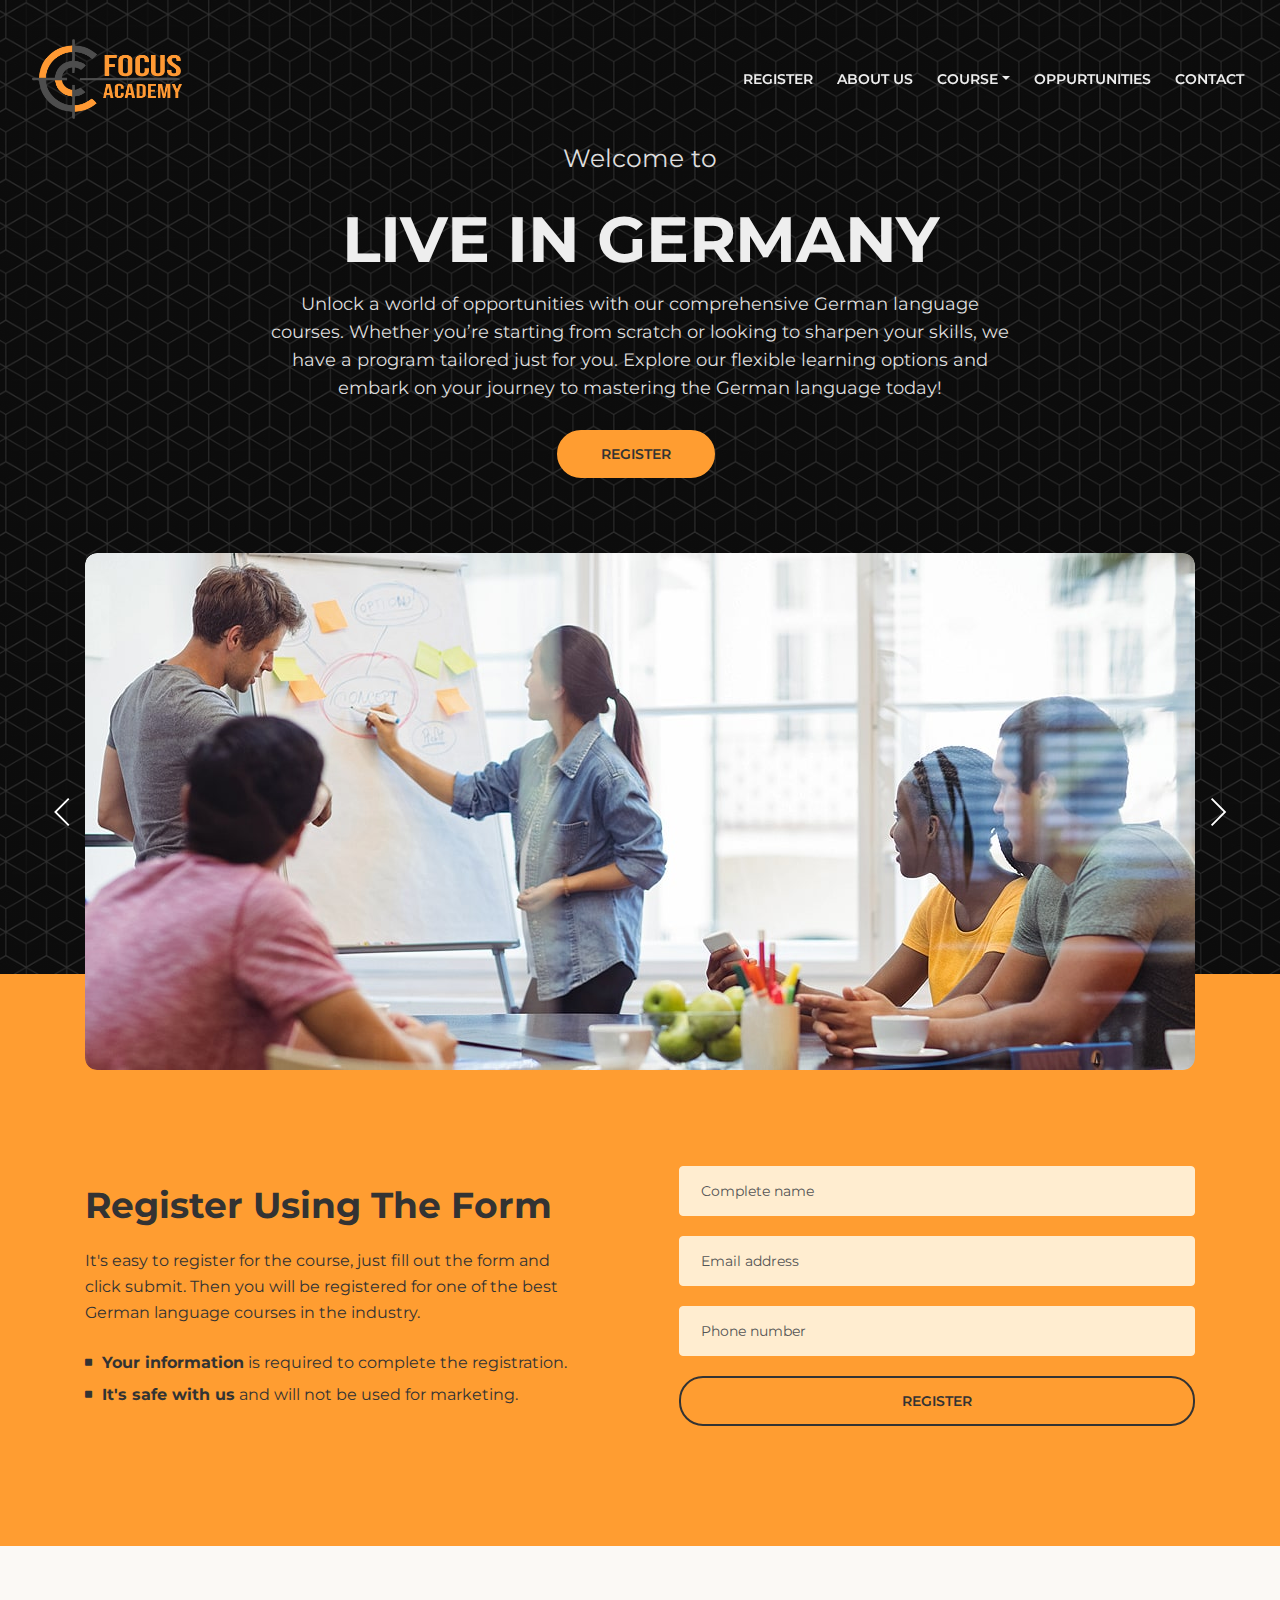
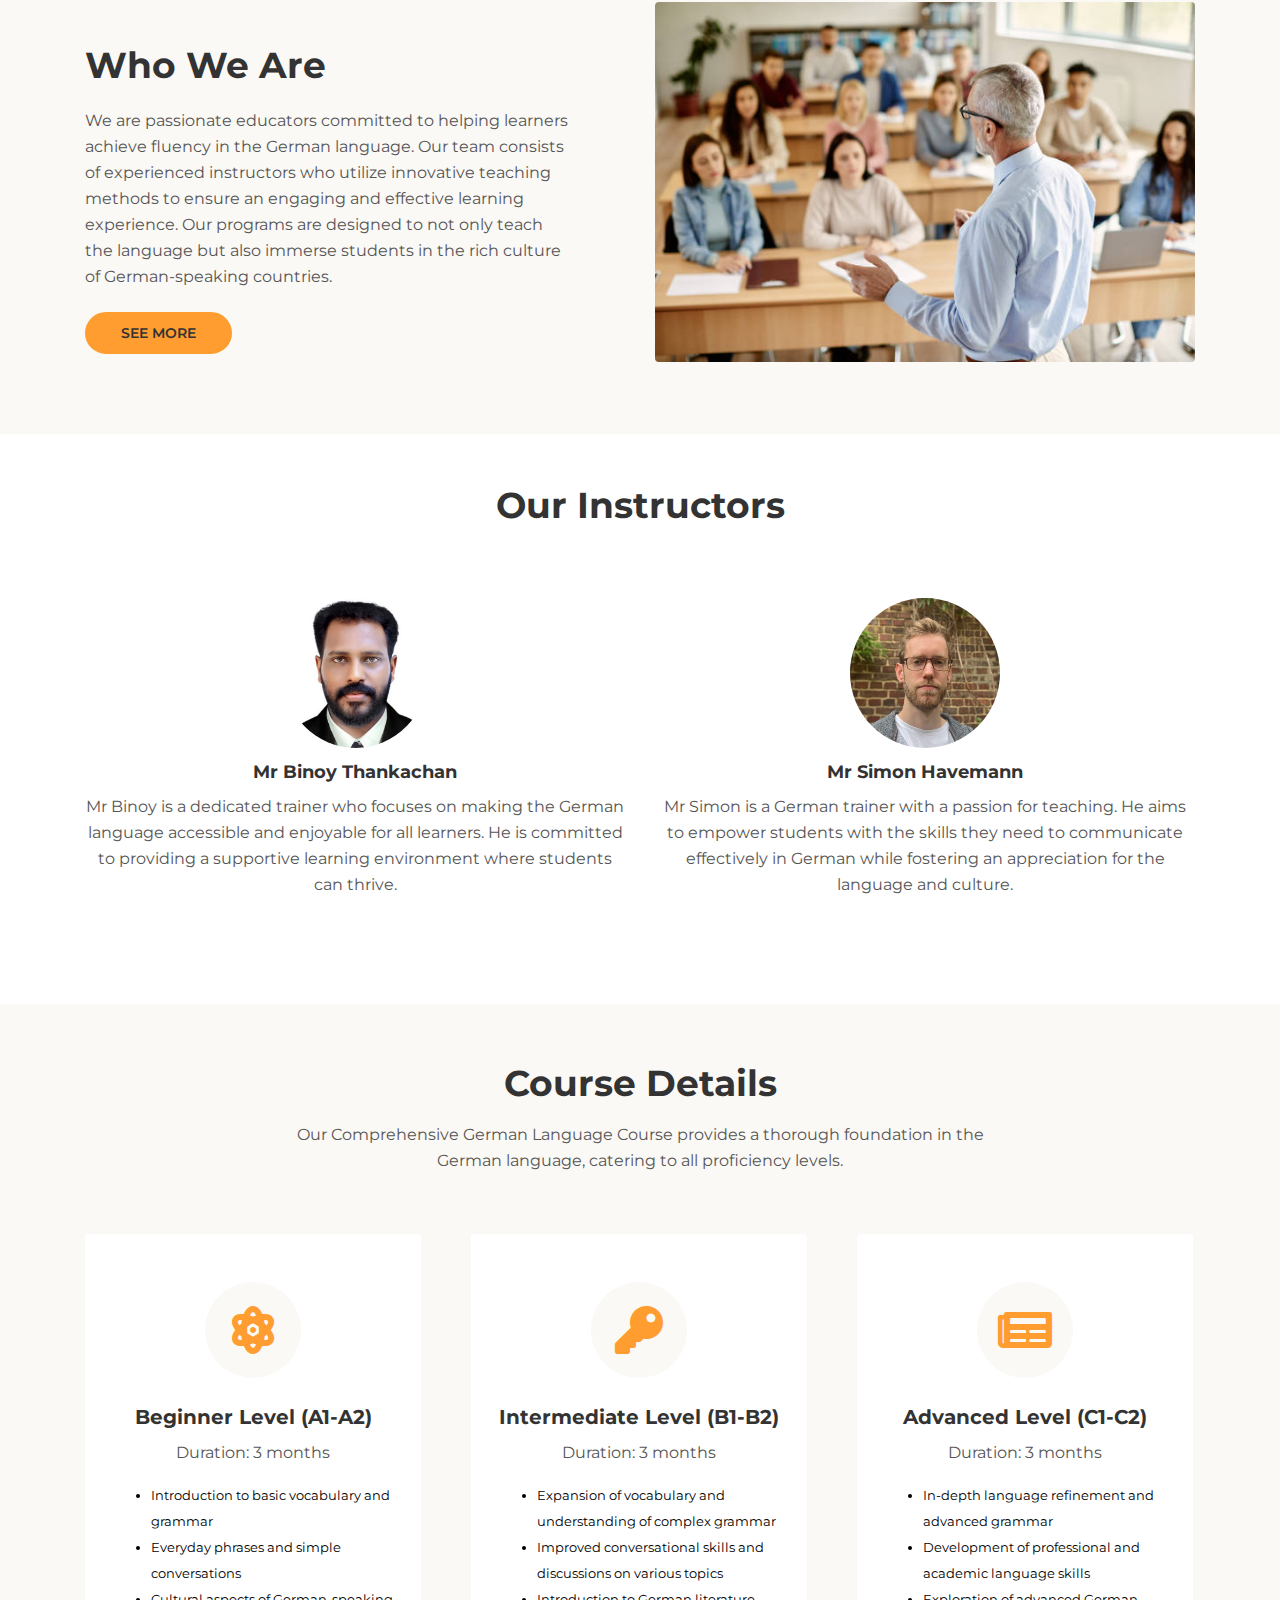
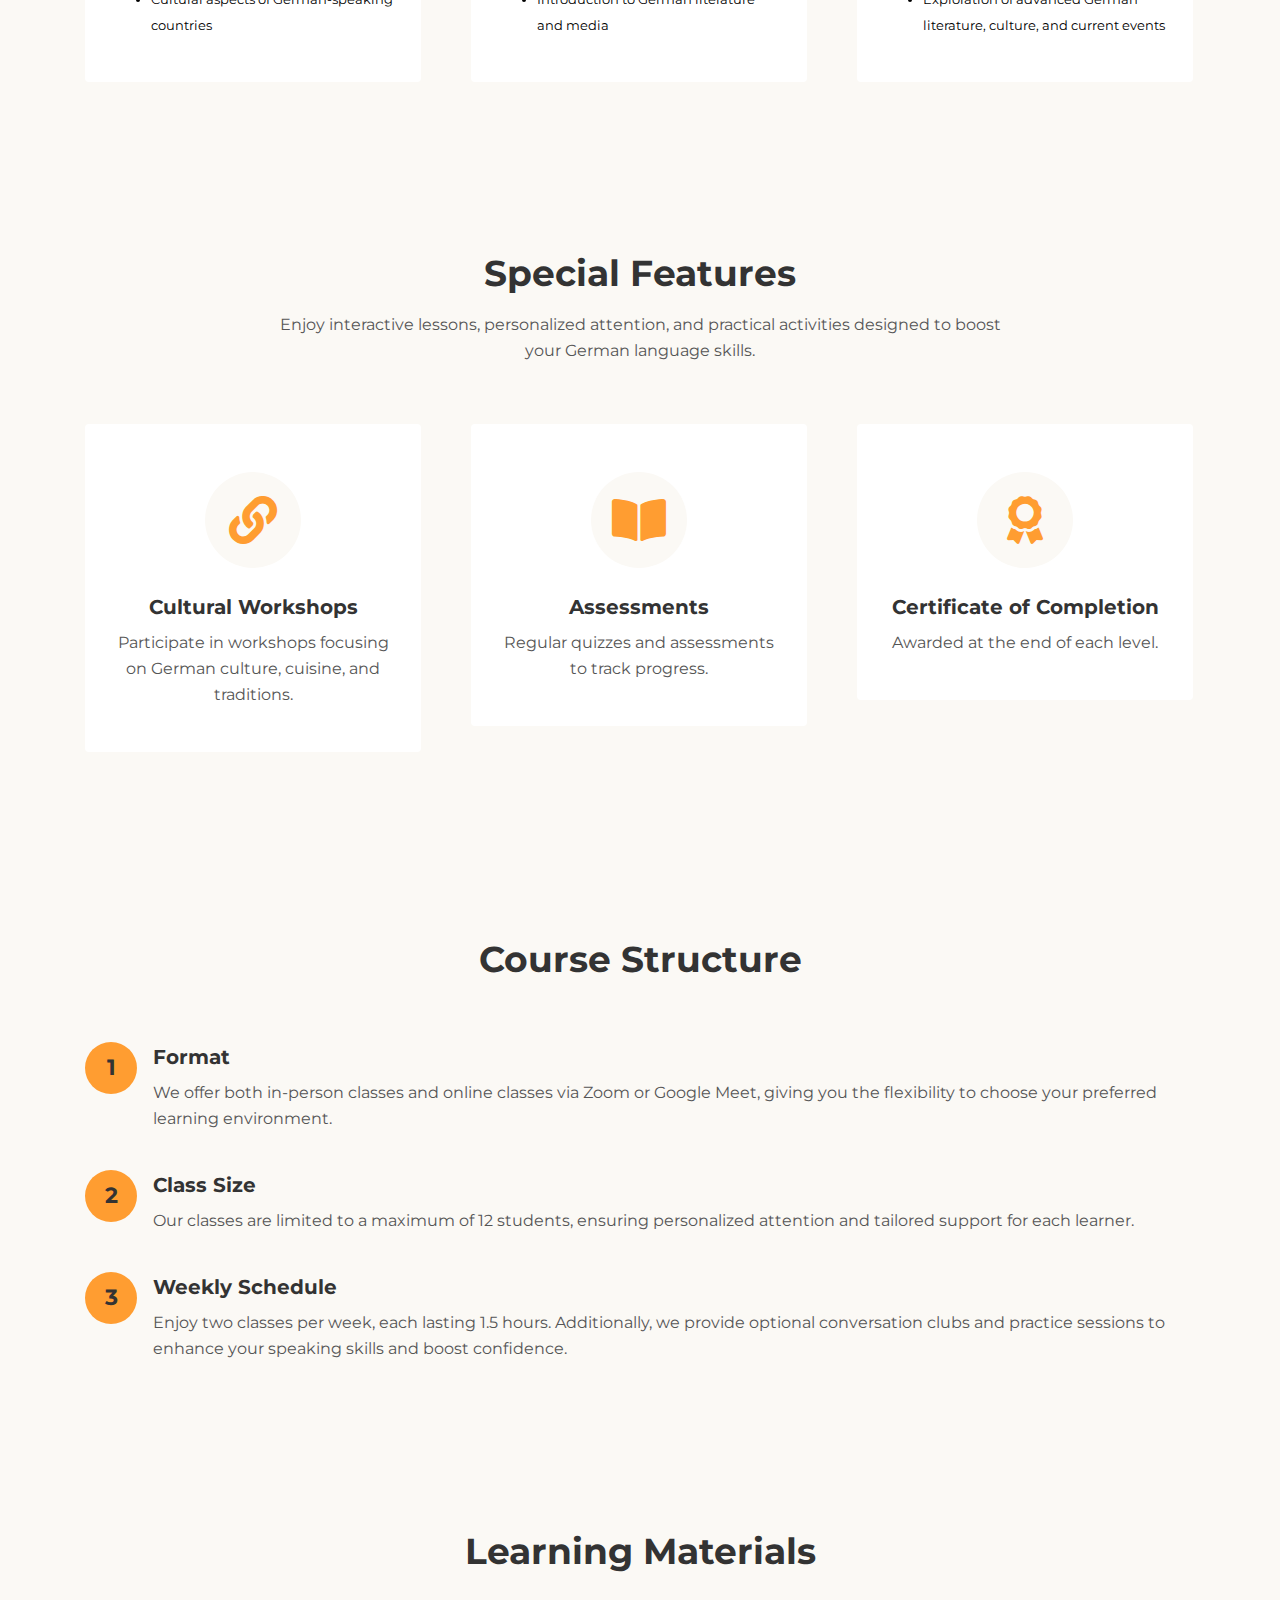
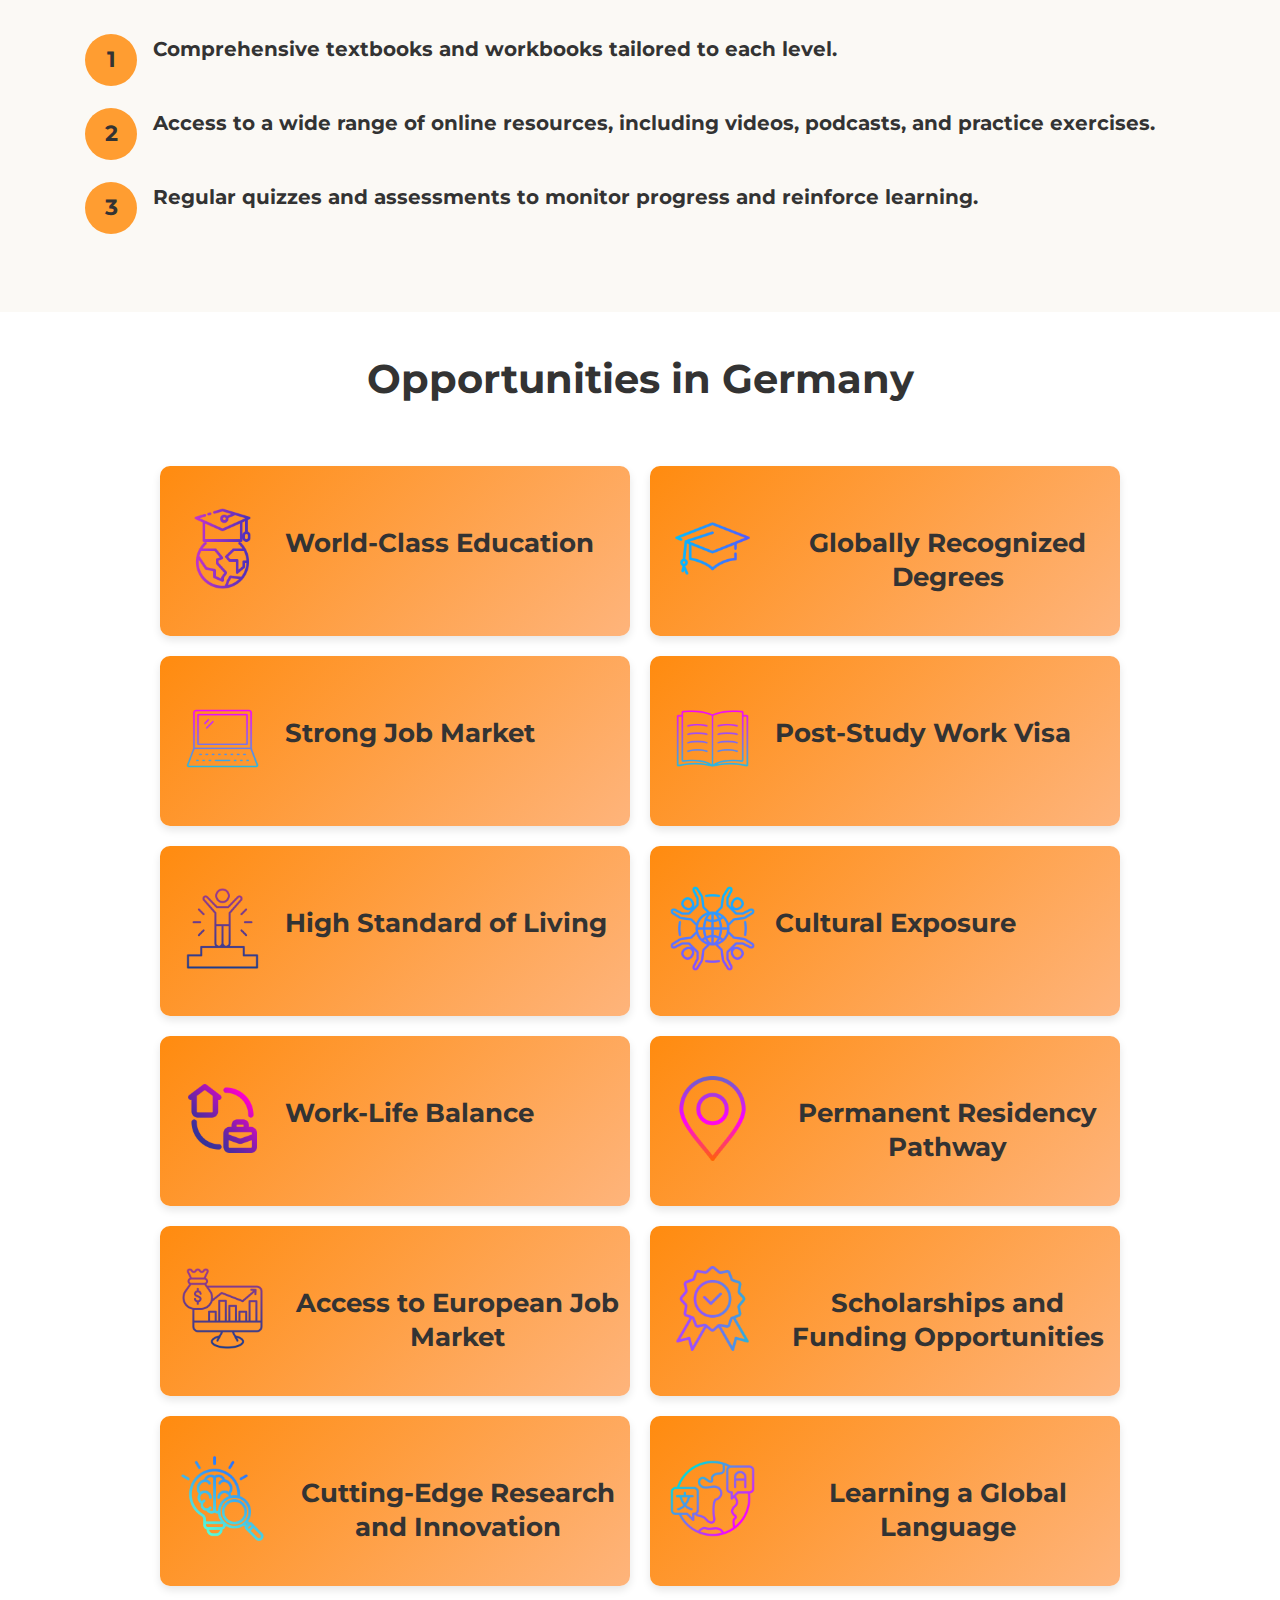
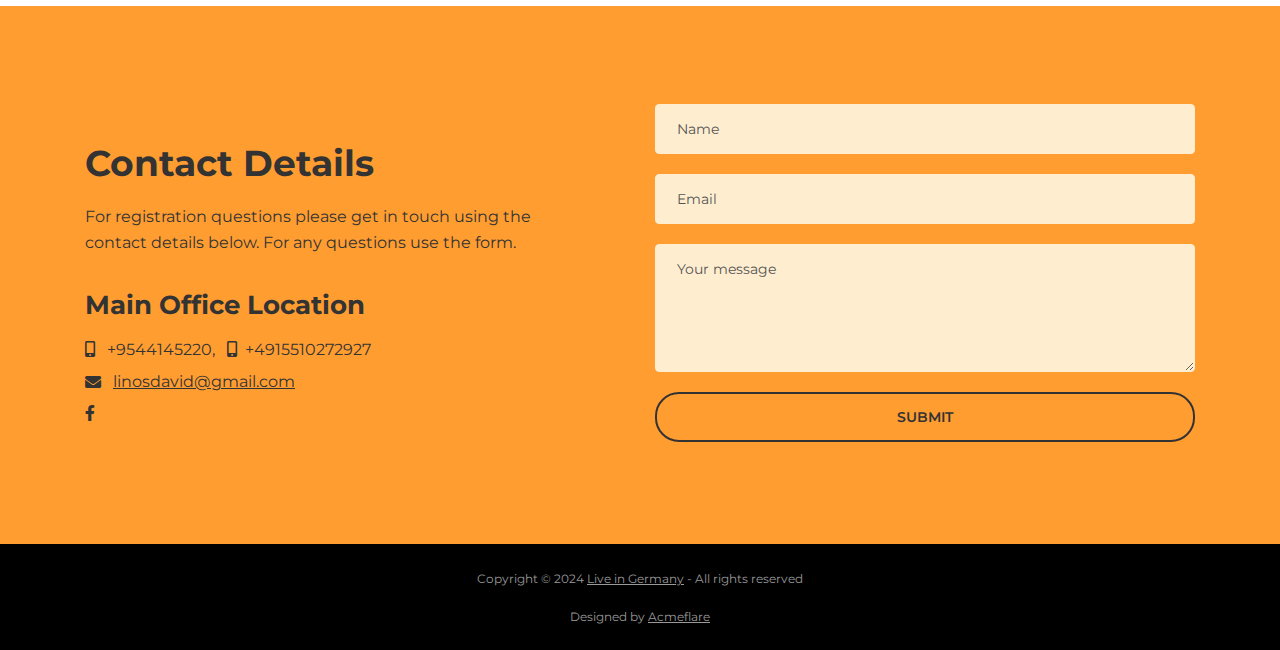
==== commit 2dc211fc: "fourth commit" ====
--- a/index.html
+++ b/index.html
@@ -5,7 +5,8 @@
     <meta name="viewport" content="width=device-width, initial-scale=1, shrink-to-fit=no">
     
     <!-- SEO Meta Tags -->
-  
+    <meta name="description" content="">
+    <meta name="author" content="Inovatik">
 
     <!-- OG Meta Tags to improve the way the post looks when you share the page on LinkedIn, Facebook, Google+ -->
 	<meta property="og:site_name" content="" /> <!-- website name -->
@@ -161,15 +162,15 @@
                 <div class="col-lg-6">
                     <div class="text-container">
                         <h2>Register Using The Form</h2>
-                        <p>It's easy to register for the course, just fill out the form and click submit. Then you will be registered for one of the best German language courses in the industry</p>
+                        <p>It's easy to register for the course, just fill out the form and click submit. Then you will be registered for one of the best German language courses in the industry.</p>
                         <ul class="list-unstyled li-space-lg">
                             <li class="media">
                                 <i class="fas fa-square"></i>
-                                <div class="media-body"><strong>Your information</strong> is required to complete the registration</div>
+                                <div class="media-body"><strong>Your information</strong> is required to complete the registration.</div>
                             </li>
                             <li class="media">
                                 <i class="fas fa-square"></i>
-                                <div class="media-body"><strong>It's safe with us</strong> and will not be used for marketing</div>
+                                <div class="media-body"><strong>It's safe with us</strong> and will not be used for marketing.</div>
                             </li>
                             
                         </ul>
@@ -233,24 +234,23 @@
 <!-- end of students -->
 
 
-    <!--
-    <div id="instructor" class="basic-1">
-        <div class="container">
-            <div class="row">
-                <div class="col-lg-6">
-                    <img class="img-fluid" src="images/instructor.jpg" alt="alternative">
-                </div> 
-                <div class="col-lg-6">
-                    <div class="text-container">
-                        <h2>I’m Garry Your Trainer</h2>
-                        <p>Hi everybody! I am Garry and I will be your main instructor durnig the SEO training course. I have more than 10 years experience in SEO and I am very passionate about this field. Register for the course and let's meet.</p>
-                        <p>Teaching students all about the beste SEO techniques is something I love to do as a full-time job</p>
-                    </div> 
-                </div> 
-            </div> 
-        </div> 
-    </div> 
-    -->
+  
+<div class="container mt-5" >
+    <h2 class="text-center mb-4">Our Instructors</h2> <!-- Heading added here -->
+    <div class="row" style="margin-top: 70px; margin-bottom: 70px;">
+        <div class="col-md-6 profile-card">
+            <img style="width: 145px;" src="/images/WhatsApp Image 2024-10-28 at 00.23.57.jpeg" alt="Mr Binoy Thankachan" class="rounded-circle">
+            <h5>Mr Binoy Thankachan</h5>
+            <p>Mr Binoy is a dedicated trainer who focuses on making the German language accessible and enjoyable for all learners. He is committed to providing a supportive learning environment where students can thrive.</p>
+        </div>
+        <div class="col-md-6 profile-card">
+            <img src="/images/WhatsApp Image 2024-10-27 at 15.15.20.jpeg" alt="Mr Simon Havemann" class="rounded-circle">
+            <h5>Mr Simon Havemann</h5>
+            <p>Mr Simon is a German trainer with a passion for teaching. He aims to empower students with the skills they need to communicate effectively in German while fostering an appreciation for the language and culture.</p>
+        </div>
+    </div>
+</div>
+
 
 
 
@@ -478,7 +478,7 @@
                     <h3>German Language Program</h3>
                     <hr>
                     <h5>For everybody</h5>
-                    <p>The training course is dedicates to anyone passionate about learning German and in need of improving their current vocabulary.</p>
+                    <p>The training course is dedicated to anyone passionate about learning German and in need of improving their current vocabulary.</p>
                     <ul class="list-unstyled li-space-lg">
                         <li class="media">
                             <i class="fas fa-square"></i><div class="media-body">Global Importance</div>
@@ -828,6 +828,7 @@
                                 <i class="fas fa-envelope"></i>
                                 <div class="media-body"><a class="light-gray" href="mailto:linosdavid@gmail.com">linosdavid@gmail.com</a> </div>
                             </li>
+                            <a href="https://www.facebook.com/profile.php?id=61567115490122&mibextid=ZbWKwL"><i class="fab fa-facebook-f"></i></a>
                         </ul>
                     </div> <!-- end of text-container -->
                 </div> <!-- end of col -->
@@ -928,7 +929,7 @@
         <div class="container">
             <div class="row">
                 <div class="col-lg-12">
-                    <p class="p-small">Copyright © 2024 <a href="">Focus Academy</a> - All rights reserved</p>
+                    <p class="p-small">Copyright © 2024 <a href="">Live in Germany</a> - All rights reserved </p>
                     <p class="p-small">Designed by <a href="https://www.acmeflare.in/" target="_blank">Acmeflare</a></p>
                     
                 </div> <!-- end of col -->
@@ -948,5 +949,7 @@
     <script src="js/jquery.magnific-popup.js"></script> <!-- Magnific Popup for lightboxes -->
     <script src="js/validator.min.js"></script> <!-- Validator.js - Bootstrap plugin that validates forms -->
     <script src="js/scripts.js"></script> <!-- Custom scripts -->
+    <script src="js/register.js"></script>
+    <script src="js/contact.js"></script>
 </body>
-</html>
+</html>--- a/css/styles.css
+++ b/css/styles.css
@@ -2304,4 +2304,17 @@
 	font-size: 2.5em; /* Adjust size as needed */
 	font-weight: bold; /* Make it bold */
 	color: #333; /* Adjust color as needed */
+}
+
+
+
+.rounded-circle {
+	width: 150px; /* Adjust the size as needed */
+	height: 150px; /* Adjust the size as needed */
+	object-fit: cover; /* Crop the image to fit the circle */
+	margin-bottom: 10px; /* Space between image and text */
+}
+.profile-card {
+	text-align: center; /* Center align text */
+	margin-bottom: 20px; /* Space between cards */
 }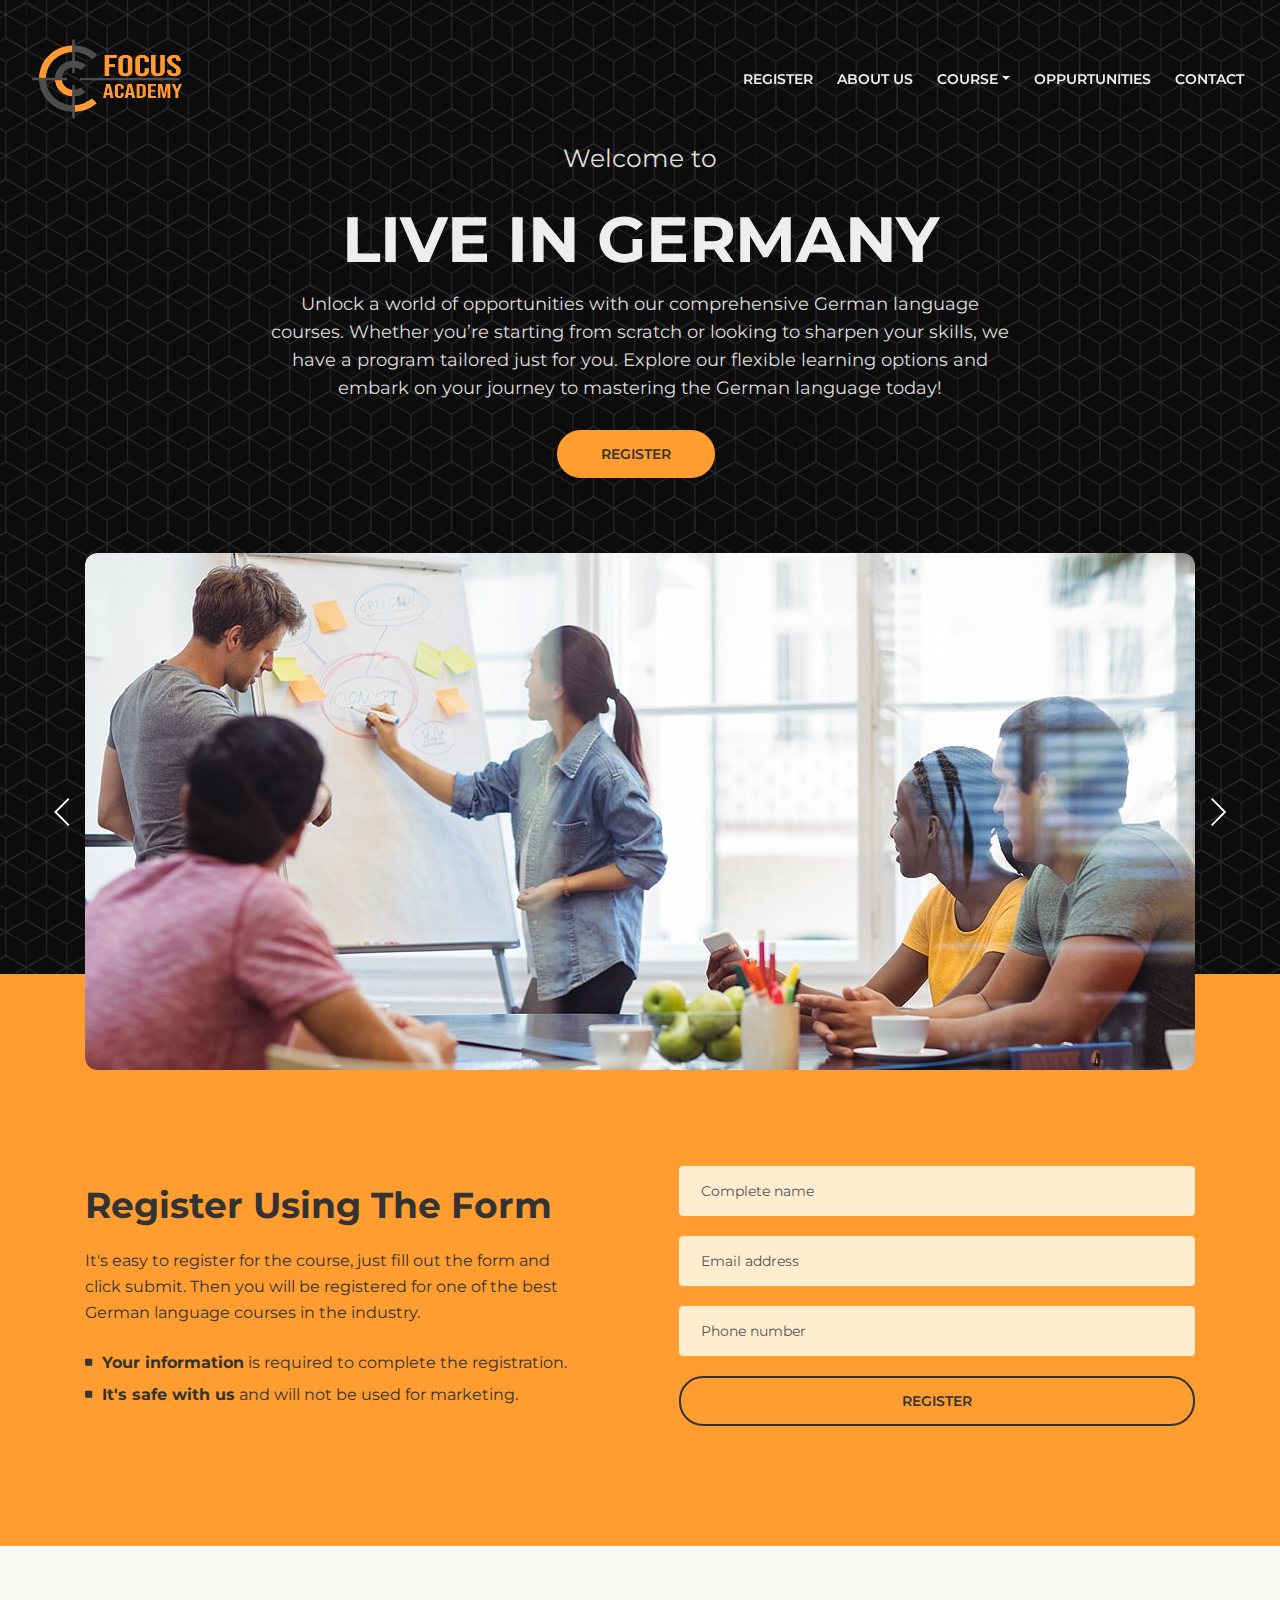
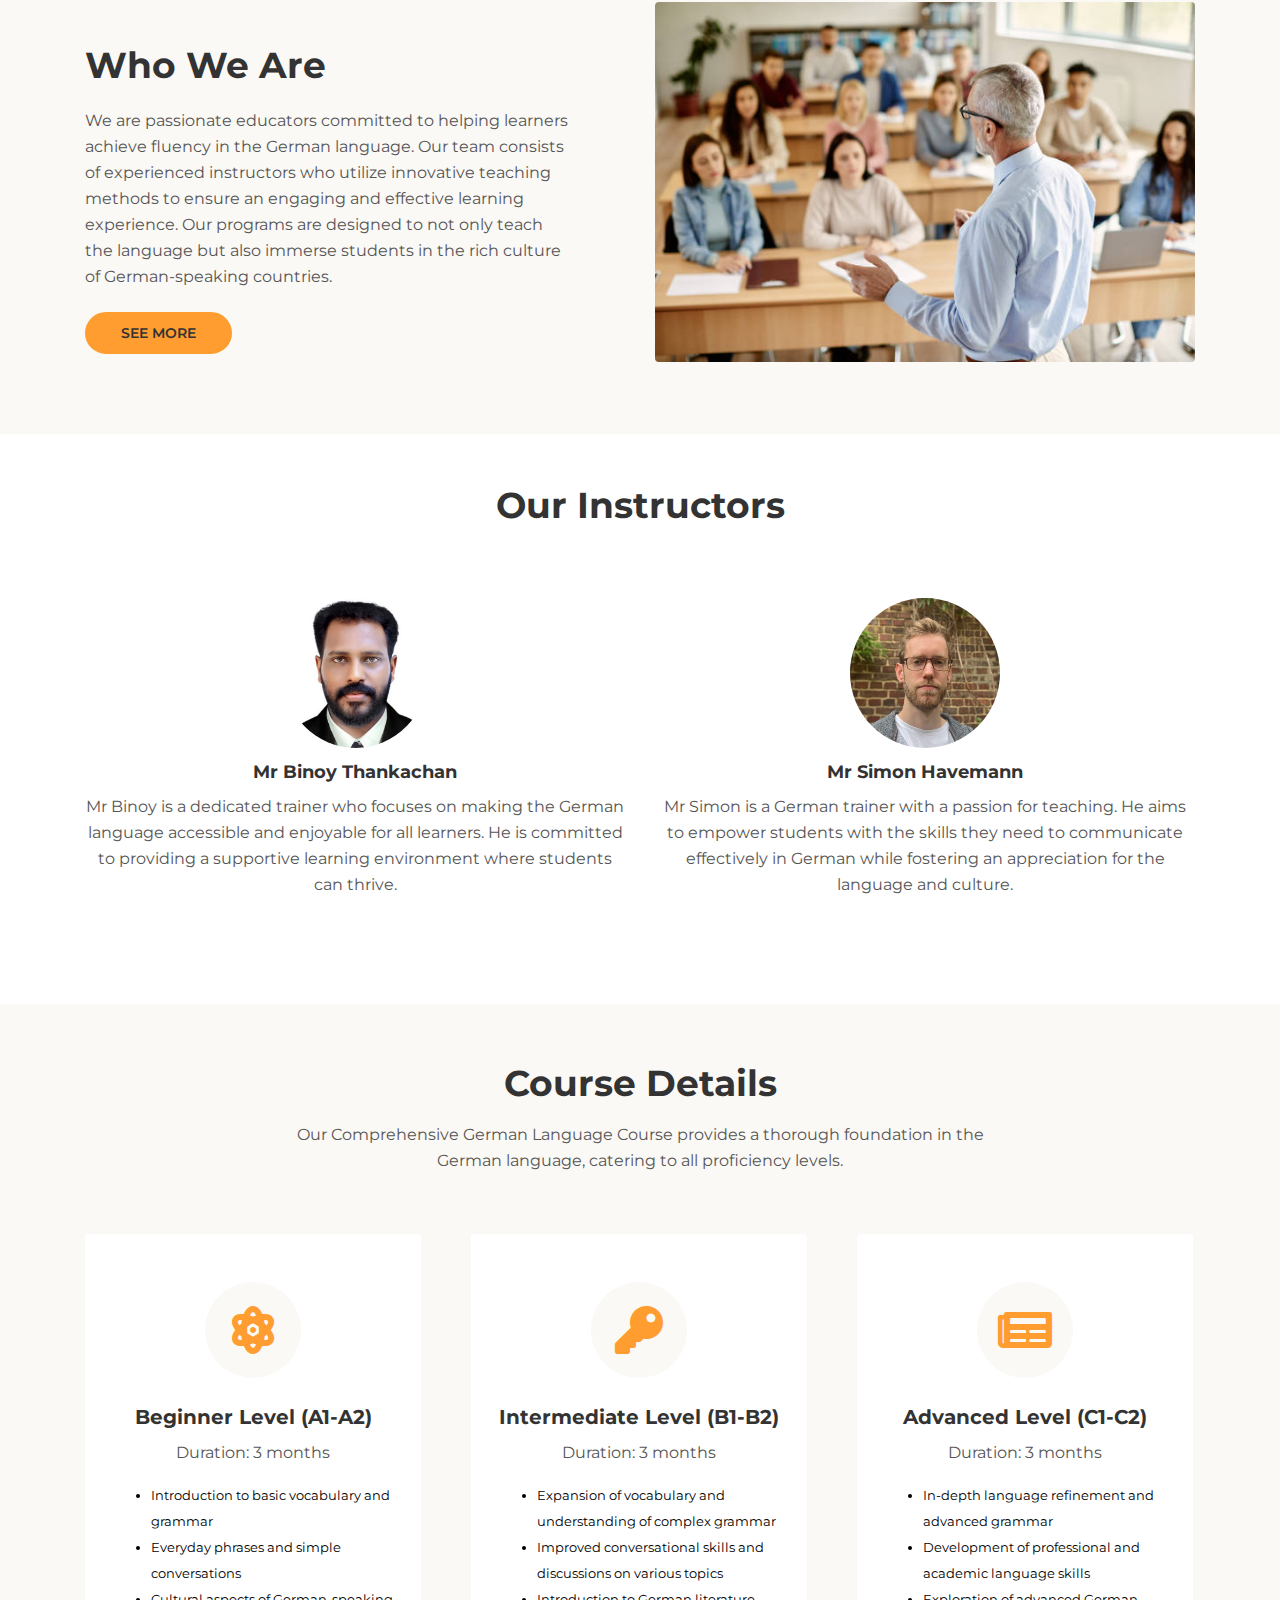
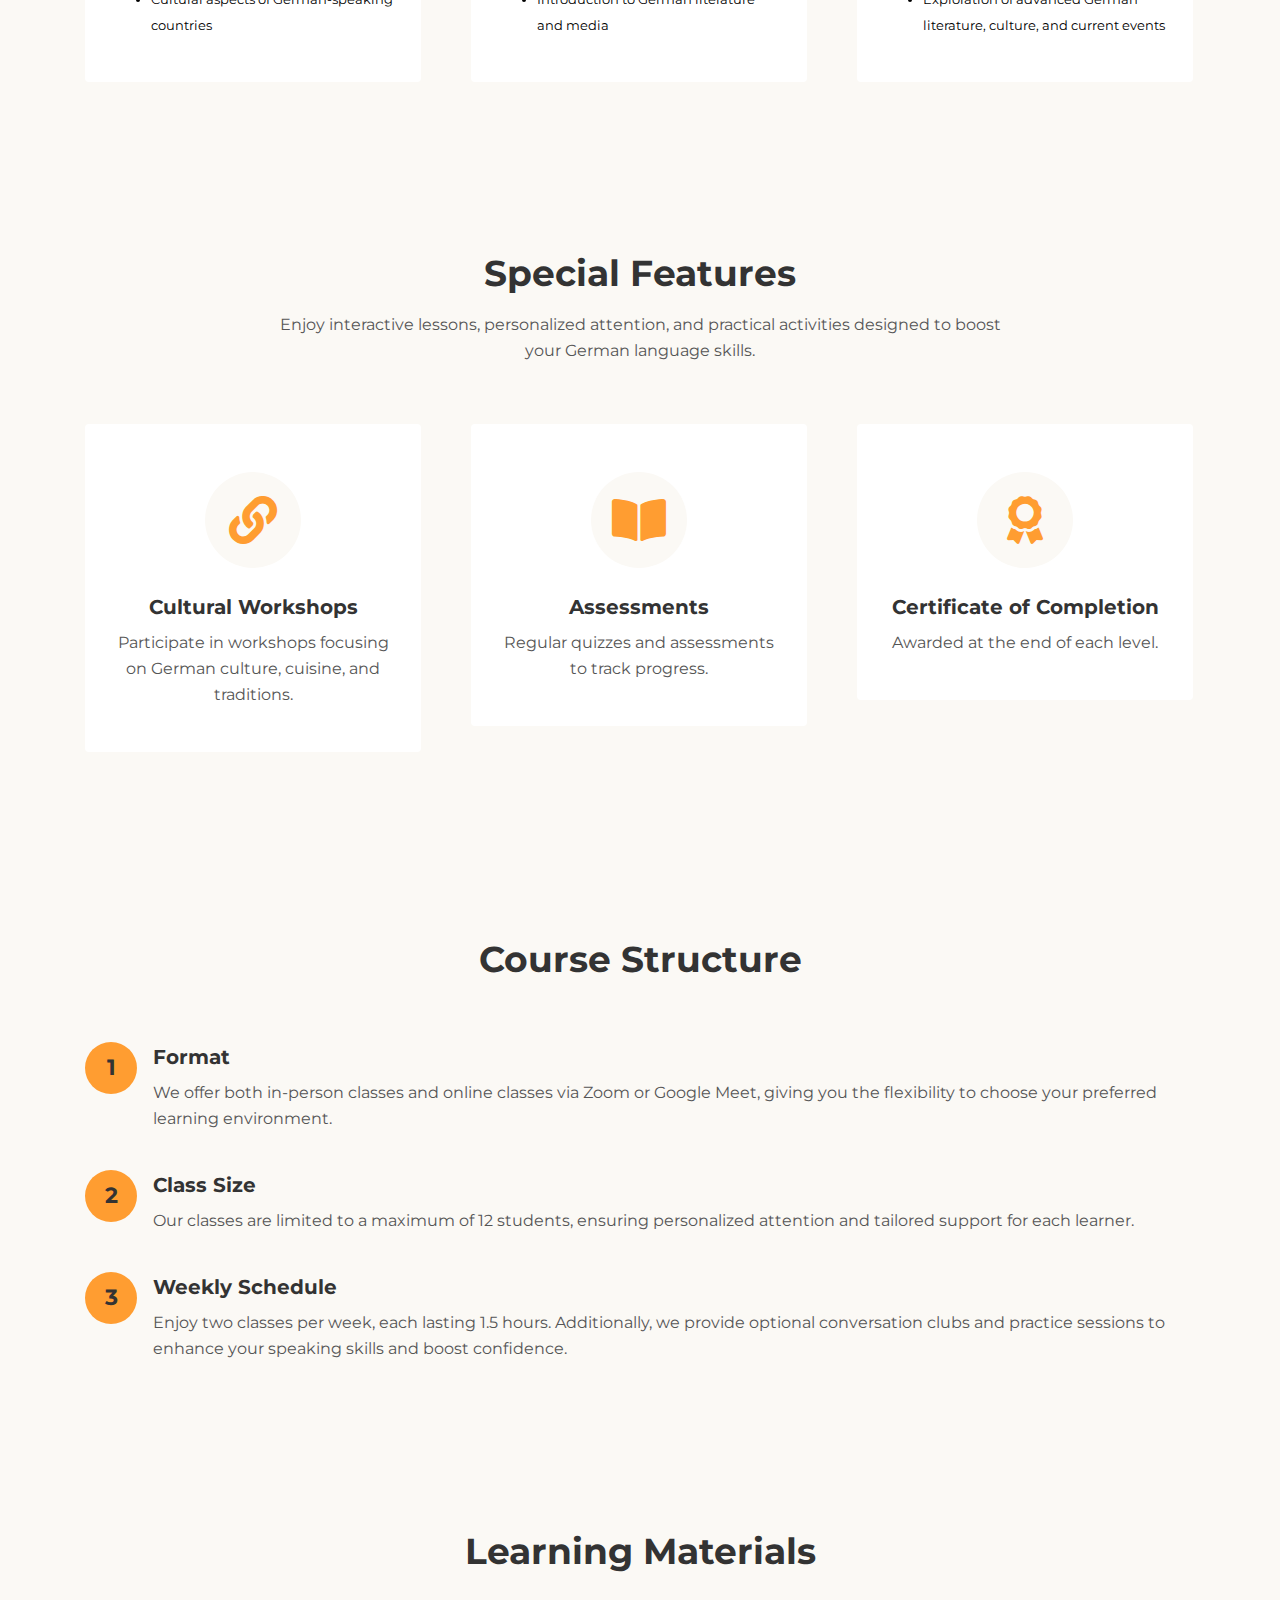
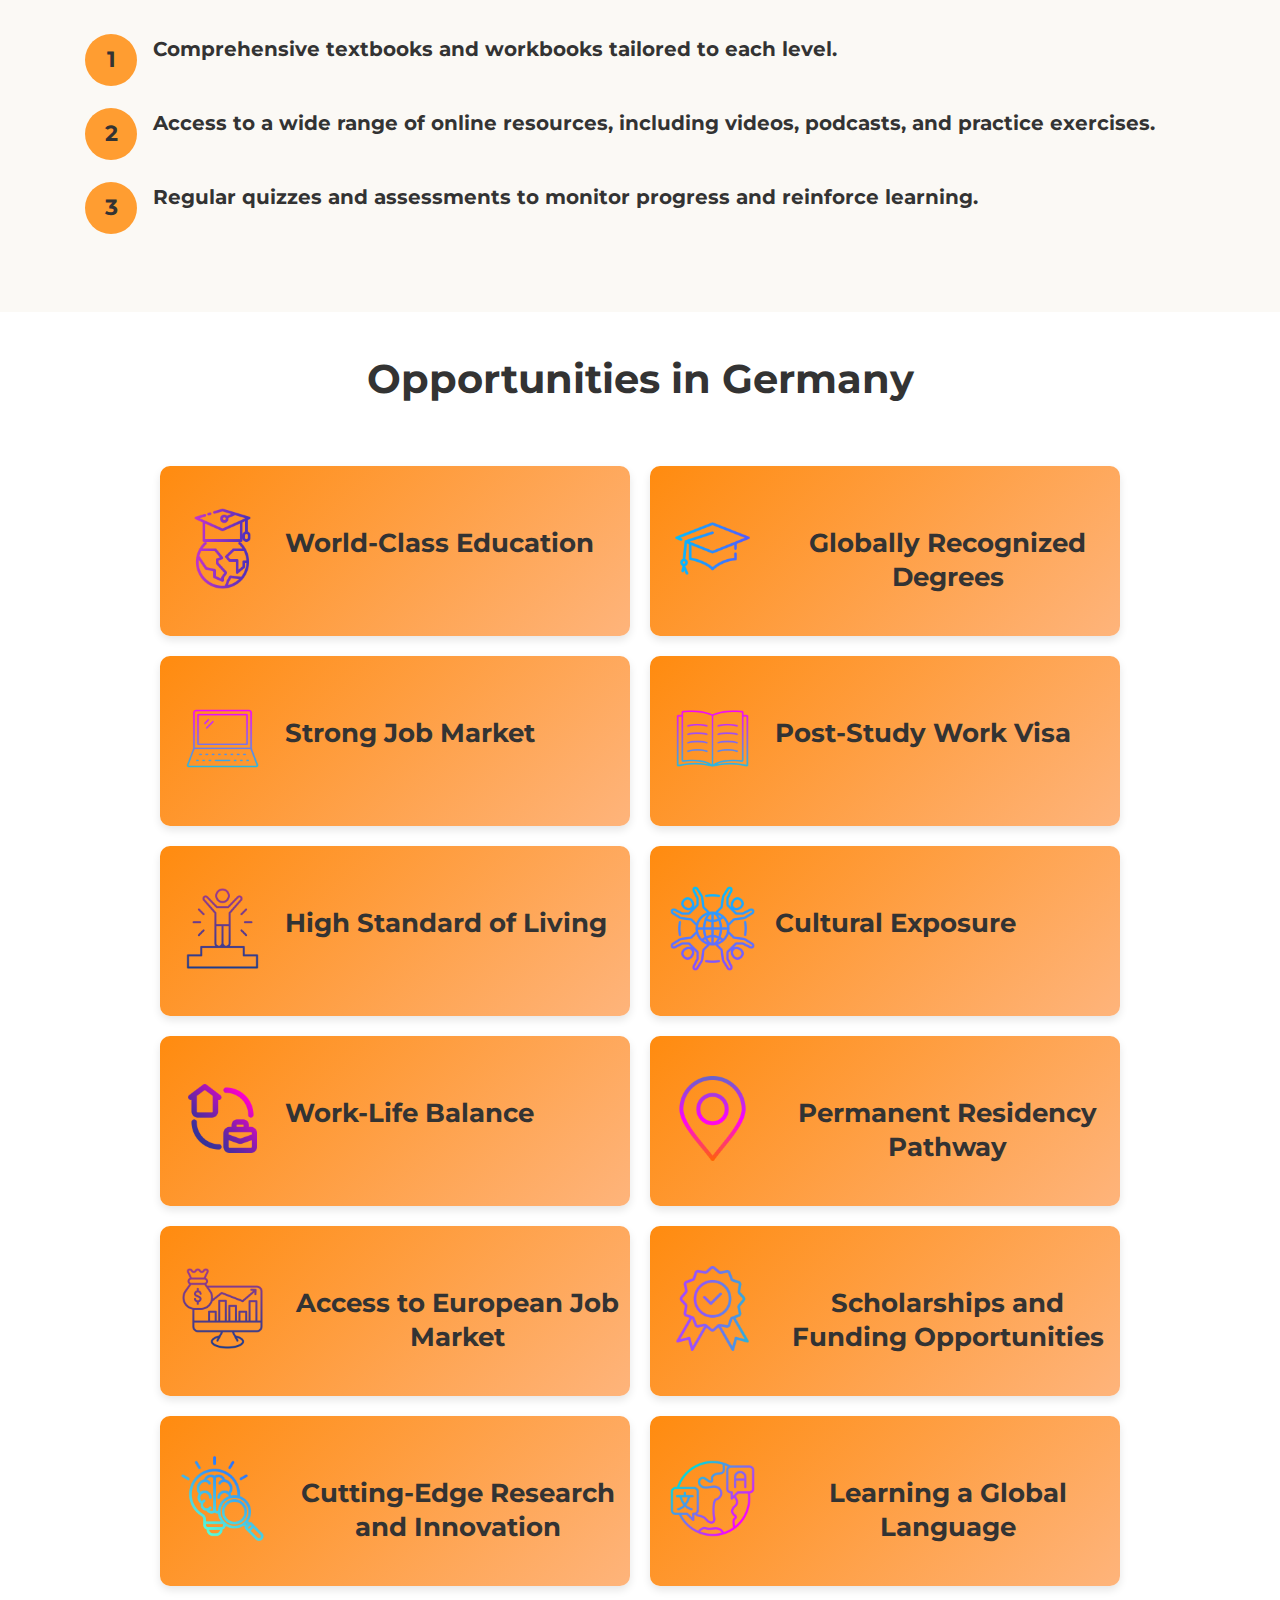
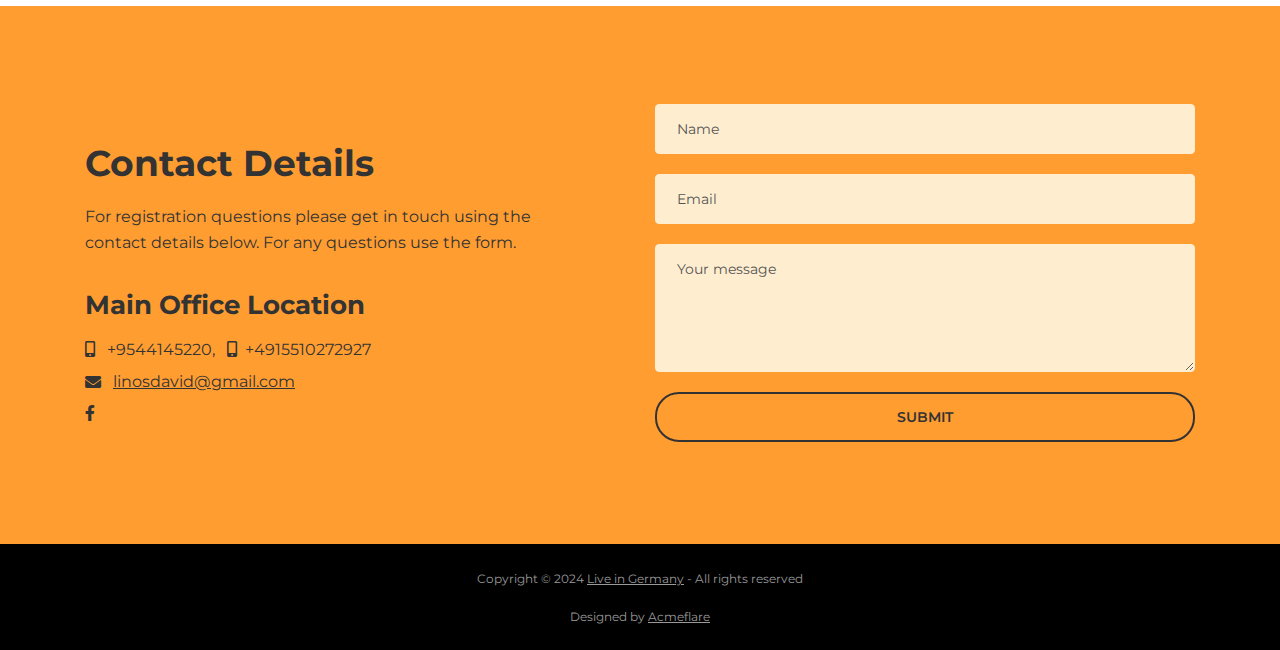
==== commit e5092c8f: "fourth commit" ====
--- a/index.html
+++ b/index.html
@@ -5,8 +5,7 @@
     <meta name="viewport" content="width=device-width, initial-scale=1, shrink-to-fit=no">
     
     <!-- SEO Meta Tags -->
-    <meta name="description" content="">
-    <meta name="author" content="Inovatik">
+  
 
     <!-- OG Meta Tags to improve the way the post looks when you share the page on LinkedIn, Facebook, Google+ -->
 	<meta property="og:site_name" content="" /> <!-- website name -->
@@ -952,4 +951,4 @@
     <script src="js/register.js"></script>
     <script src="js/contact.js"></script>
 </body>
-</html>+</html>
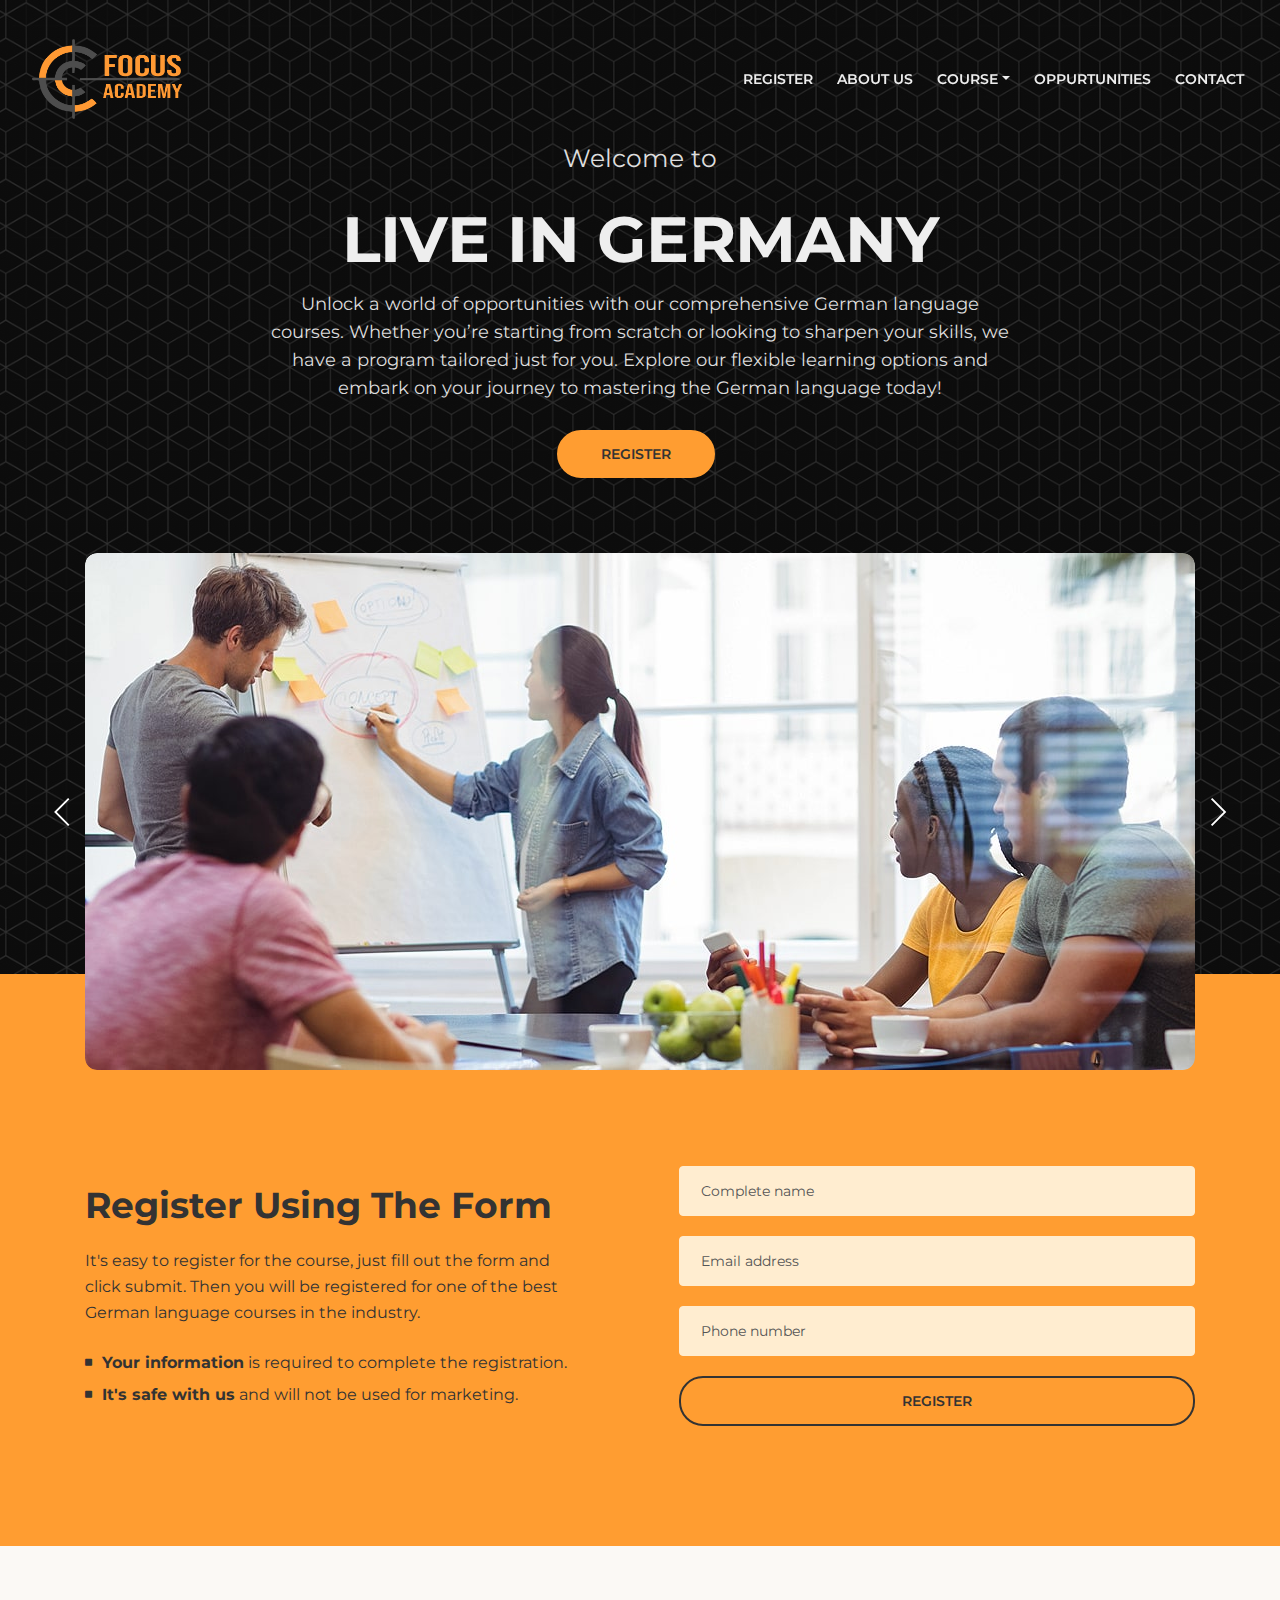
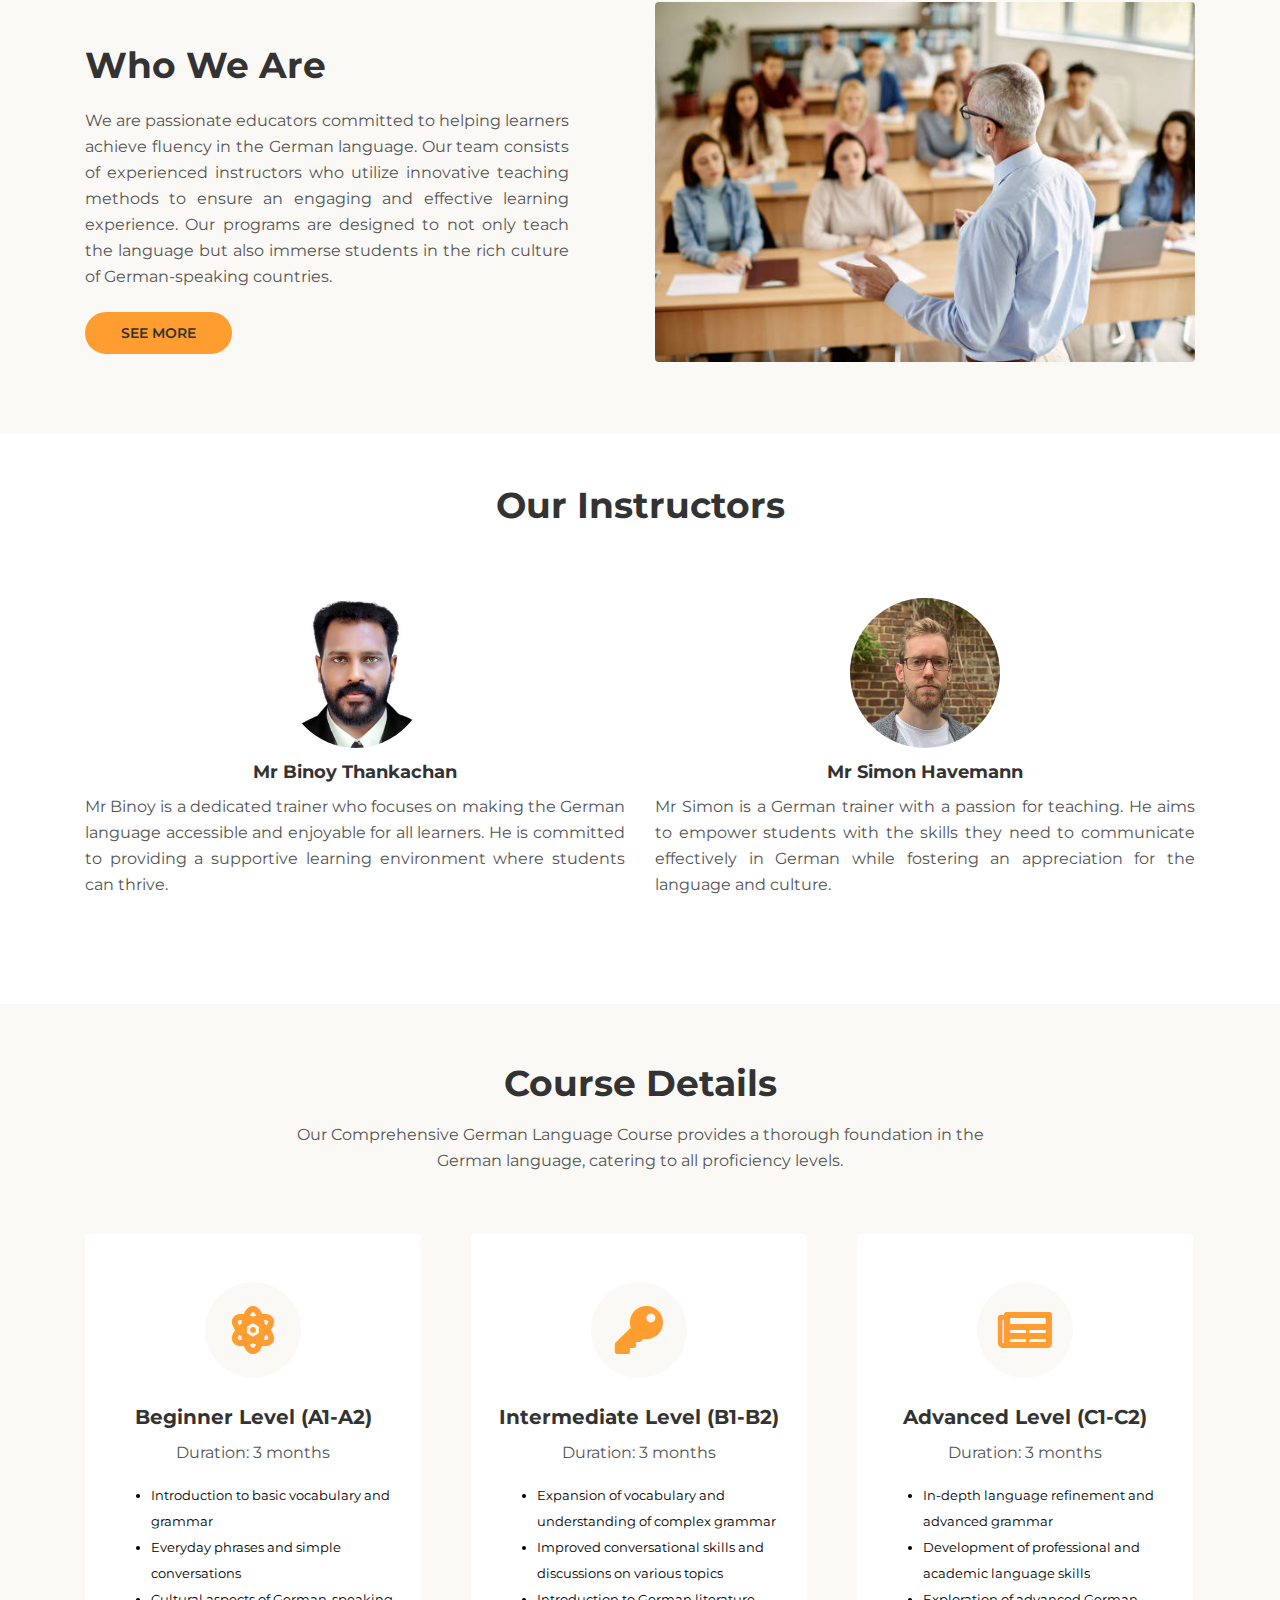
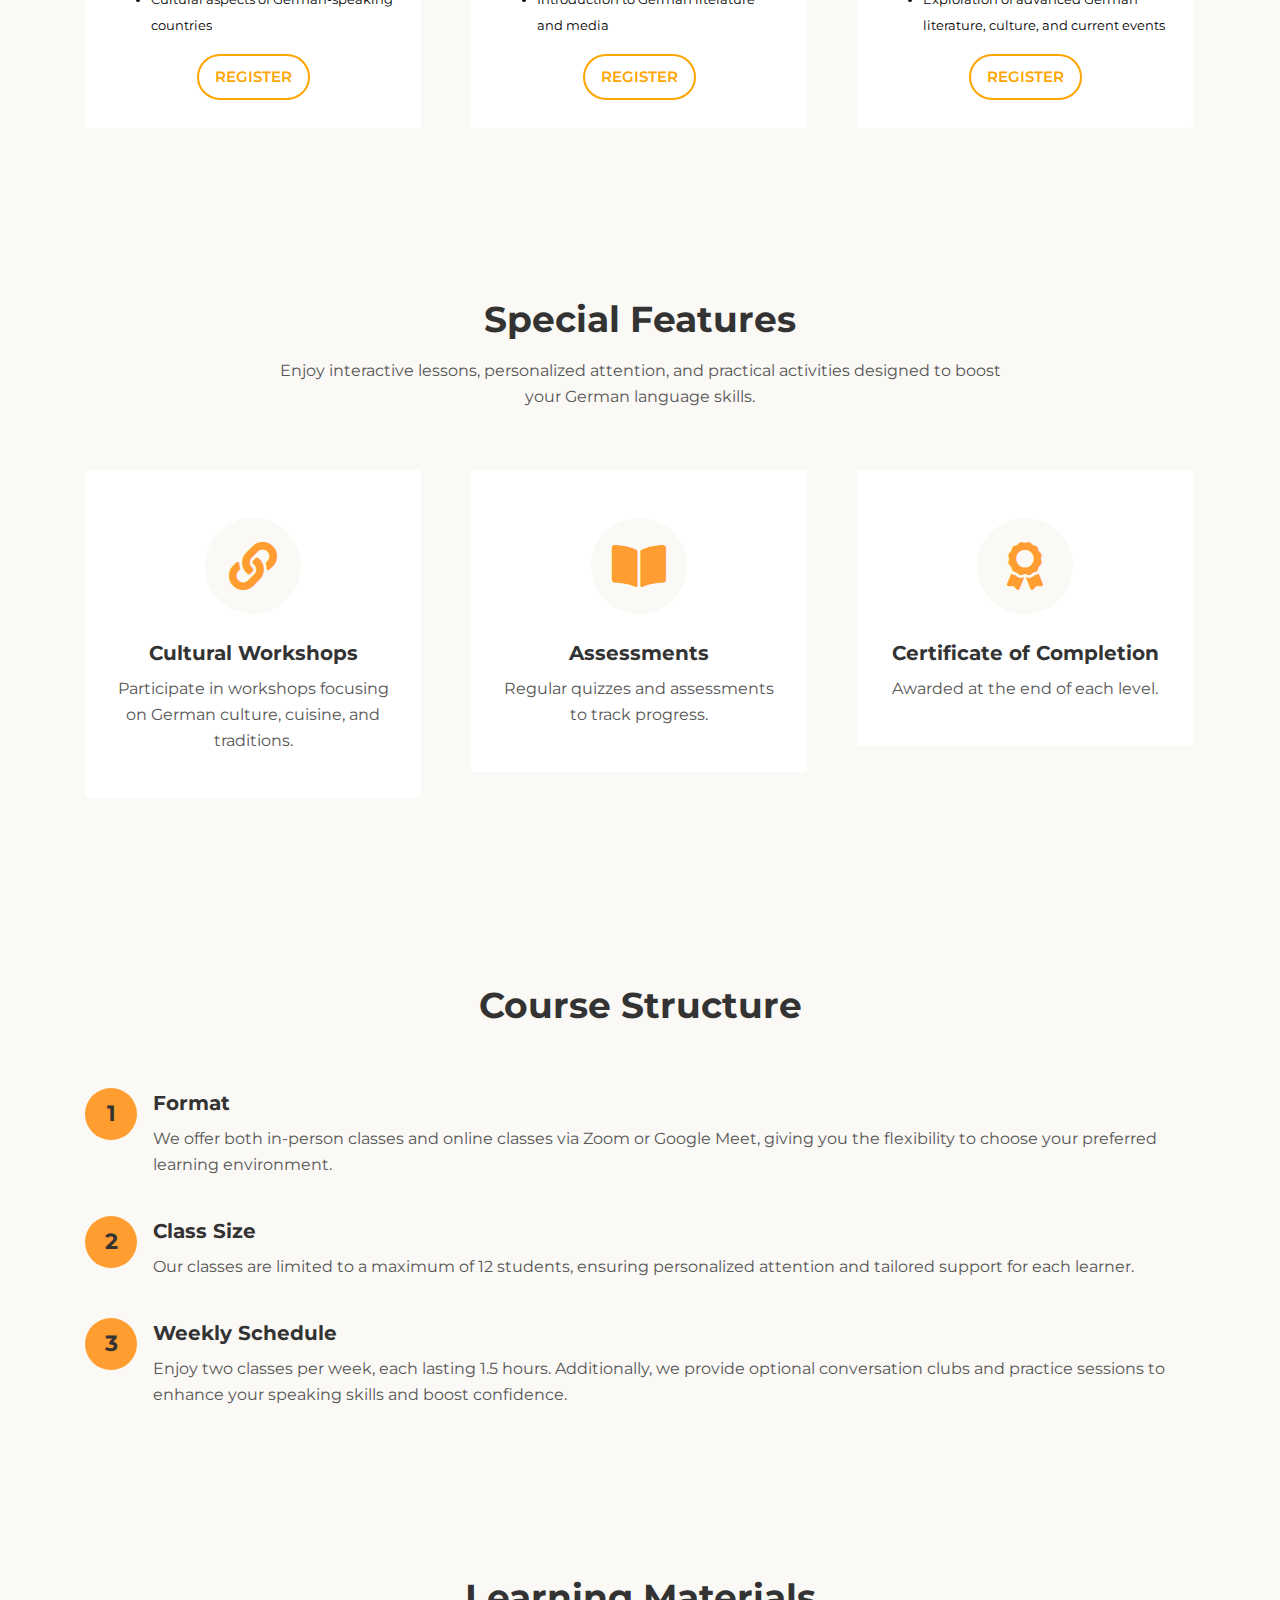
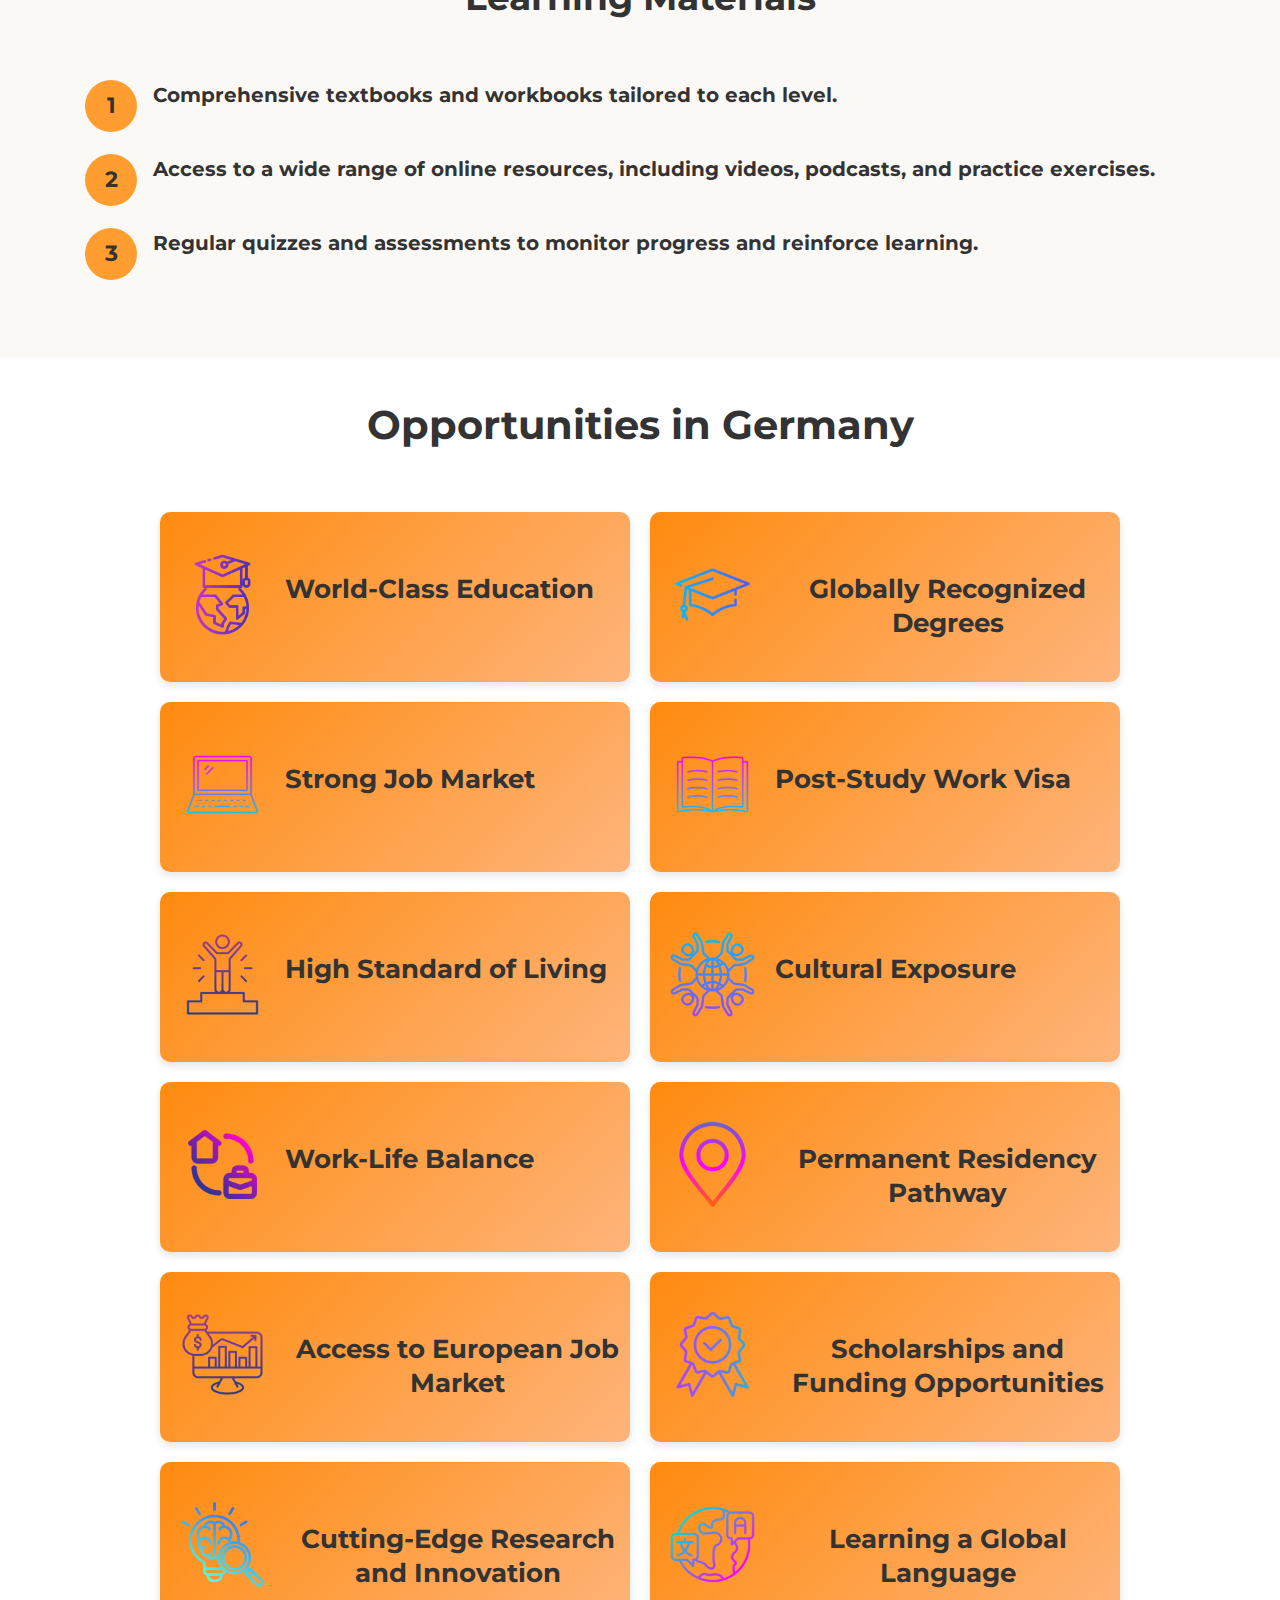
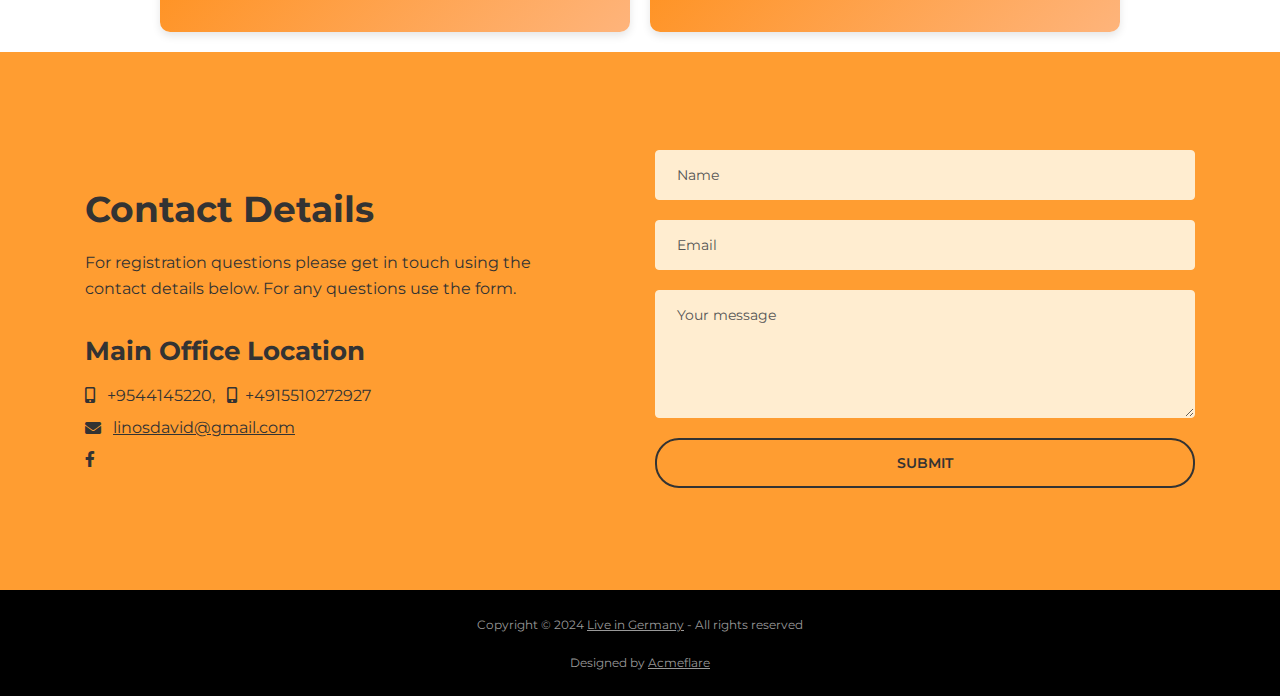
==== commit df5def9b: "fourthh commit" ====
--- a/index.html
+++ b/index.html
@@ -220,7 +220,7 @@
             <div class="col-lg-6">
                 <div class="text-container">
                     <h2>Who We Are</h2>
-                    <p>We are passionate educators committed to helping learners achieve fluency in the German language. Our team consists of experienced instructors who utilize innovative teaching methods to ensure an engaging and effective learning experience. Our programs are designed to not only teach the language but also immerse students in the rich culture of German-speaking countries. </p>
+                    <p style="text-align: justify;">We are passionate educators committed to helping learners achieve fluency in the German language. Our team consists of experienced instructors who utilize innovative teaching methods to ensure an engaging and effective learning experience. Our programs are designed to not only teach the language but also immerse students in the rich culture of German-speaking countries. </p>
                     <a class="btn-solid-reg popup-with-move-anim" href="#details-lightbox">SEE MORE</a>
                 </div> <!-- end of text-container -->
             </div> <!-- end of col -->
@@ -240,12 +240,12 @@
         <div class="col-md-6 profile-card">
             <img style="width: 145px;" src="/images/WhatsApp Image 2024-10-28 at 00.23.57.jpeg" alt="Mr Binoy Thankachan" class="rounded-circle">
             <h5>Mr Binoy Thankachan</h5>
-            <p>Mr Binoy is a dedicated trainer who focuses on making the German language accessible and enjoyable for all learners. He is committed to providing a supportive learning environment where students can thrive.</p>
+            <p style="text-align: justify;">Mr Binoy is a dedicated trainer who focuses on making the German language accessible and enjoyable for all learners. He is committed to providing a supportive learning environment where students can thrive.</p>
         </div>
         <div class="col-md-6 profile-card">
             <img src="/images/WhatsApp Image 2024-10-27 at 15.15.20.jpeg" alt="Mr Simon Havemann" class="rounded-circle">
             <h5>Mr Simon Havemann</h5>
-            <p>Mr Simon is a German trainer with a passion for teaching. He aims to empower students with the skills they need to communicate effectively in German while fostering an appreciation for the language and culture.</p>
+            <p style="text-align: justify;">Mr Simon is a German trainer with a passion for teaching. He aims to empower students with the skills they need to communicate effectively in German while fostering an appreciation for the language and culture.</p>
         </div>
     </div>
 </div>
@@ -273,13 +273,20 @@
                     <div class="card-body">
                         <h4 class="card-title">Beginner Level (A1-A2)</h4>
                         <p>Duration: 3 months</p>
-                        <p><ul style="font-size: 13px;color: black;text-align:start">
-                            <li>Introduction to basic vocabulary and grammar </li>
-                            <li>Everyday phrases and simple conversations </li>
-                            <li>Cultural aspects of German-speaking countries</li>
-                        </ul></p>
+                        <p>
+                            <ul style="font-size: 13px; color: black; text-align: start;">
+                                <li>Introduction to basic vocabulary and grammar</li>
+                                <li>Everyday phrases and simple conversations</li>
+                                <li>Cultural aspects of German-speaking countries</li>
+                            </ul>
+                        </p>
+                        <!-- Register Button -->
+                        <div style="text-align: center; margin-top: 15px;">
+                            <a href="#register"><button id="register" class="register-btn">REGISTER</button></a>
+                        </div>
                     </div>
                 </div>
+                
                 <!-- end of card -->
 
                 <!-- Card -->
@@ -295,6 +302,10 @@
                             <li>Improved conversational skills and discussions on various topics</li>
                             <li> Introduction to German literature and media</li>
                         </ul></p>
+                        <!-- Register Button -->
+                        <div style="text-align: center; margin-top: 15px;">
+                            <a href="#register"><button id="register" class="register-btn">REGISTER</button></a>
+                        </div>
                     </div>
                 </div>
                 <!-- end of card -->
@@ -313,6 +324,10 @@
                             <li>Development of professional and academic language skills</li>
                             <li>Exploration of advanced German literature, culture, and current events</li>
                         </ul></p>
+                        <!-- Register Button -->
+                        <div style="text-align: center; margin-top: 15px;">
+                            <a href="#register"><button id="register" class="register-btn">REGISTER</button></a>
+                        </div>
                     </div>
                 </div>
                 <!-- end of card -->
--- a/css/styles.css
+++ b/css/styles.css
@@ -2317,4 +2317,21 @@
 .profile-card {
 	text-align: center; /* Center align text */
 	margin-bottom: 20px; /* Space between cards */
+}
+
+.register-btn {
+    padding: 8px 16px;
+    font-size: 15px;
+    color: orange;
+    border: 2px solid orange;
+    background-color: transparent;
+    cursor: pointer;
+    transition: background-color 0.3s ease, color 0.3s ease;
+	border-radius: 30px;
+	font-weight: 600;
+}
+
+.register-btn:hover {
+    background-color: orange;
+    color: white;
 }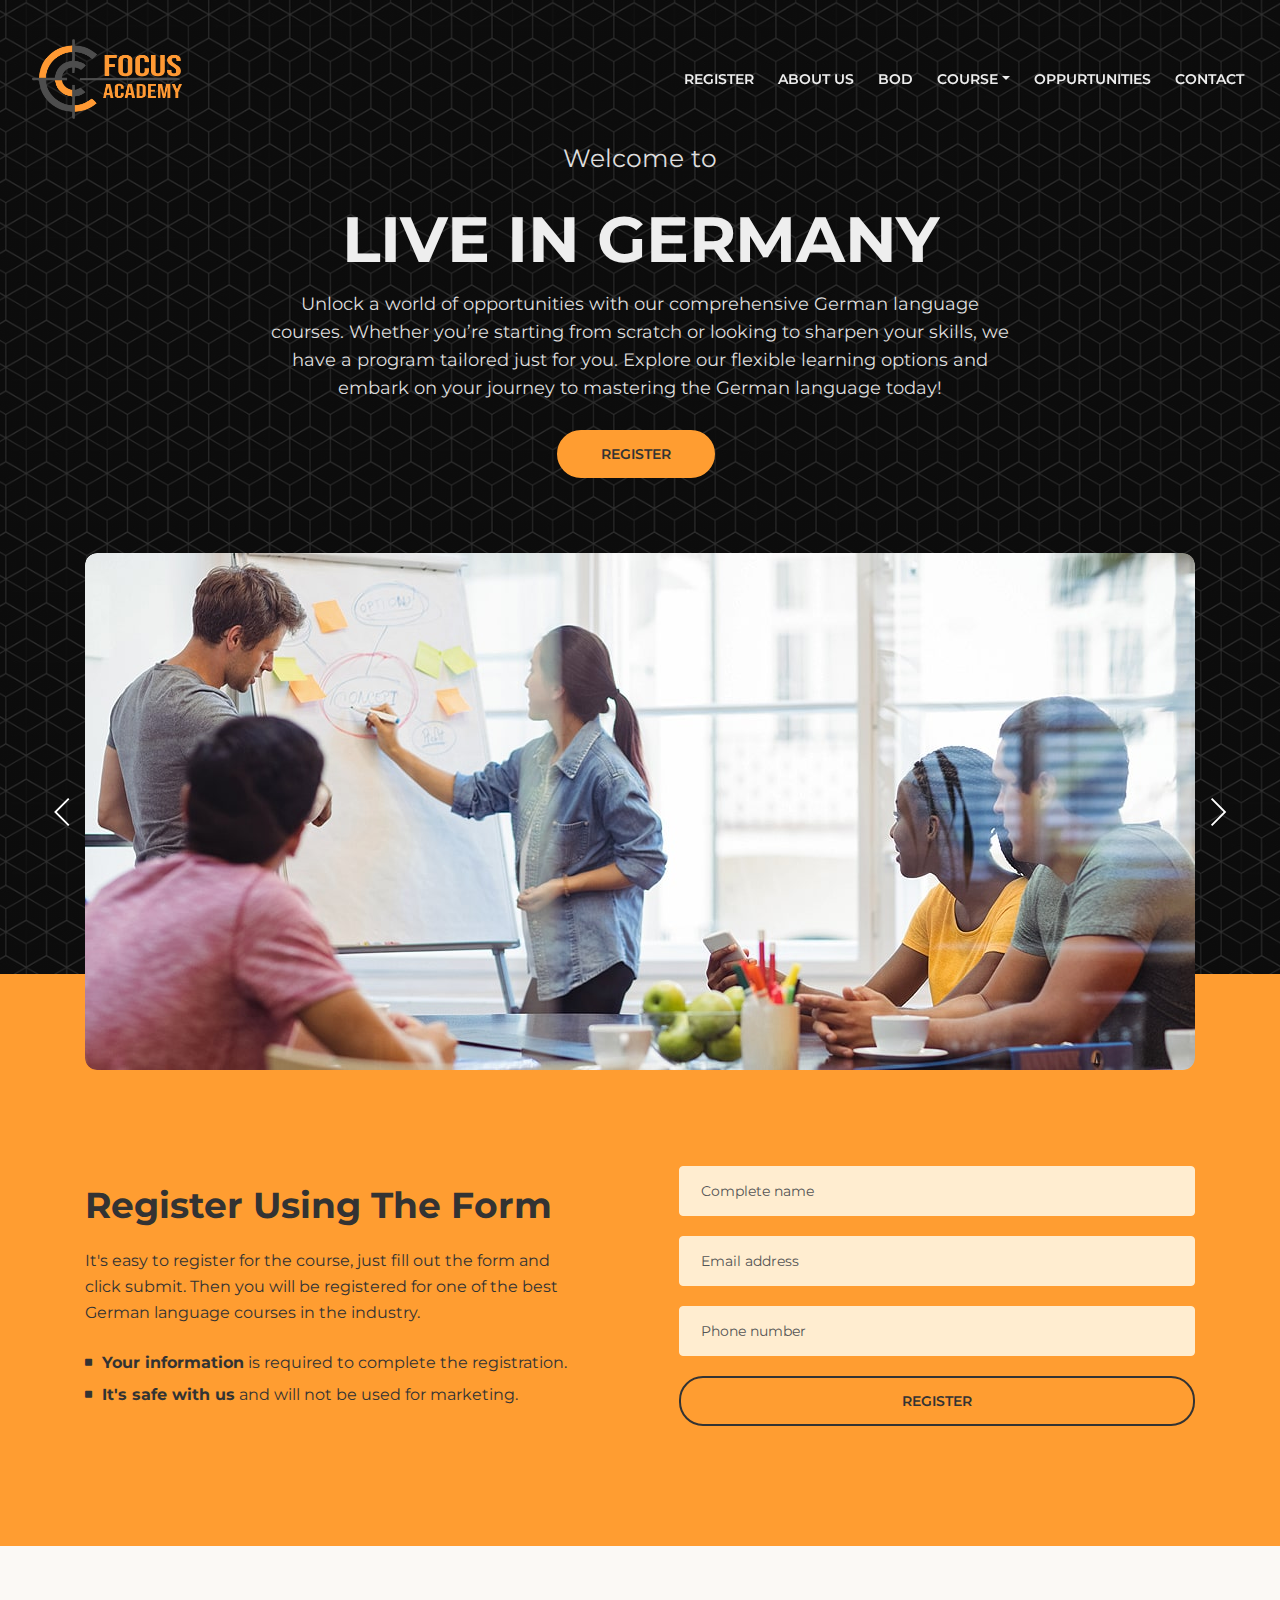
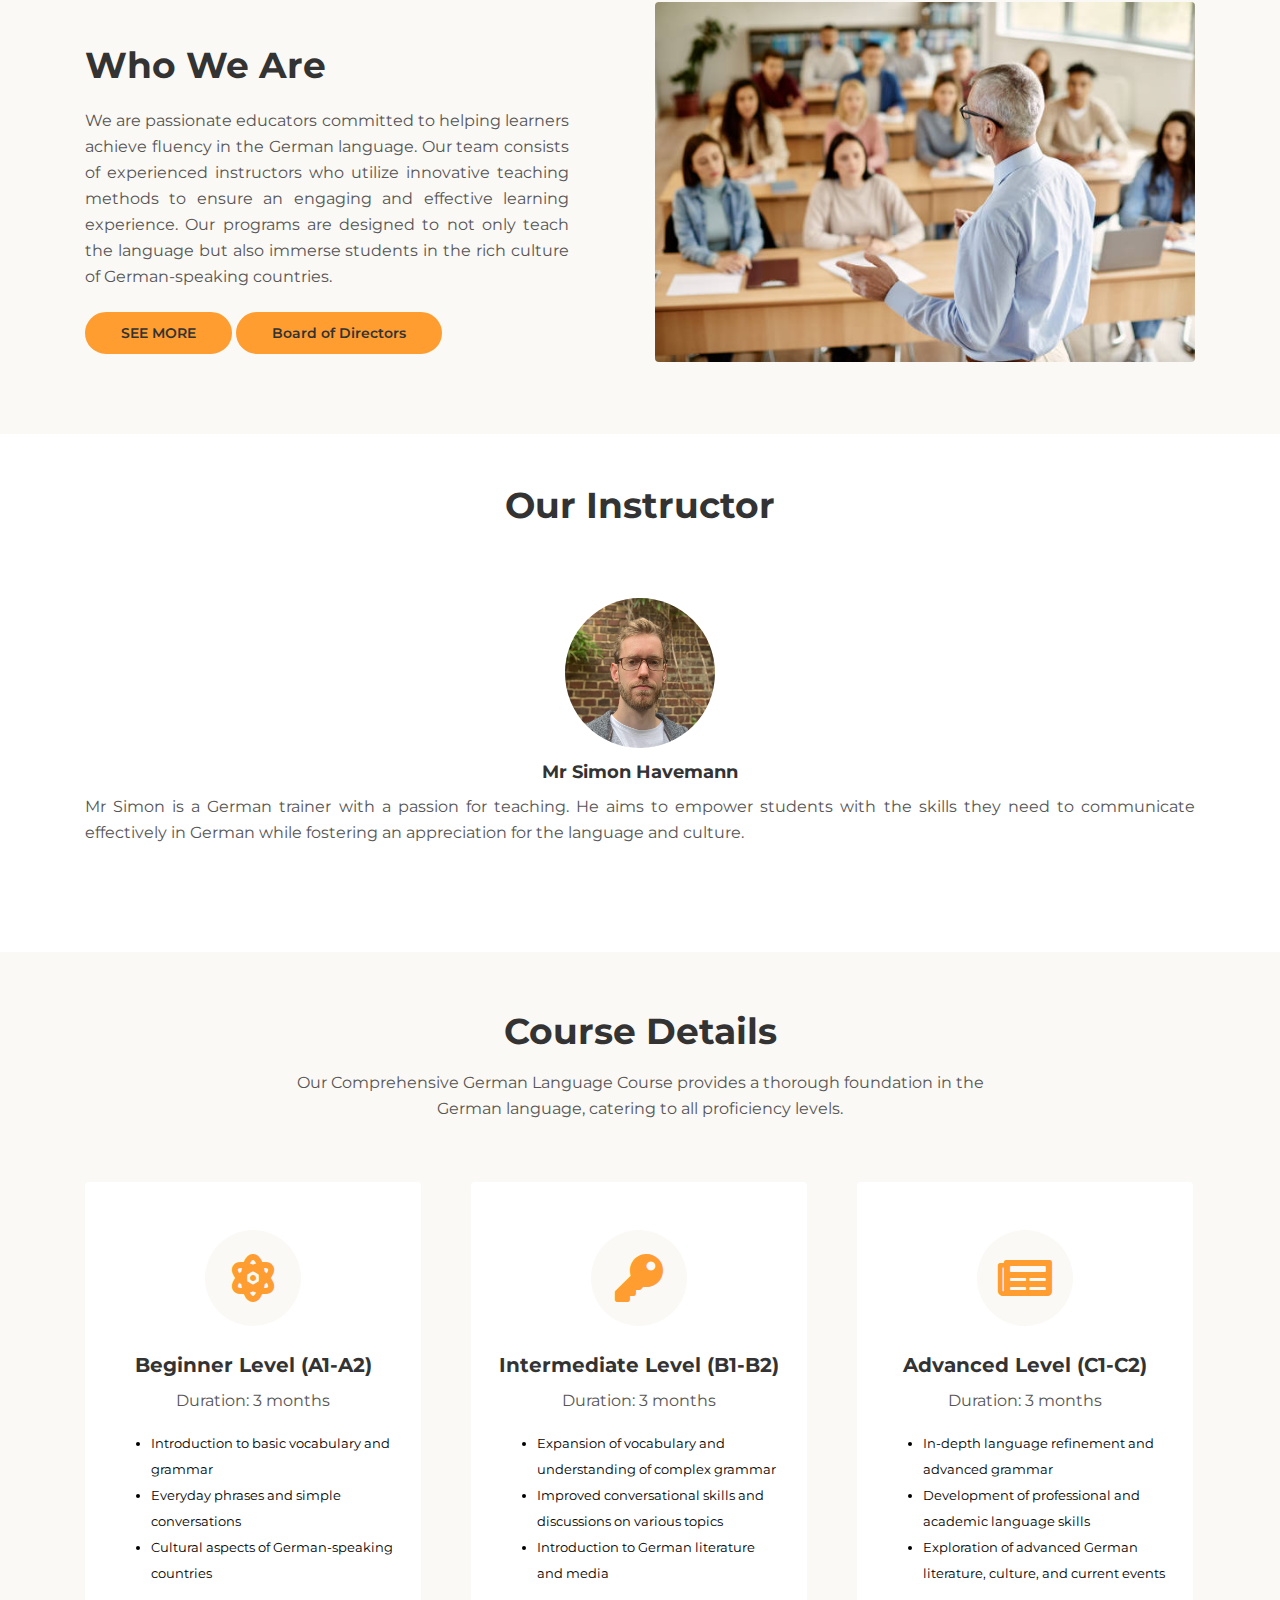
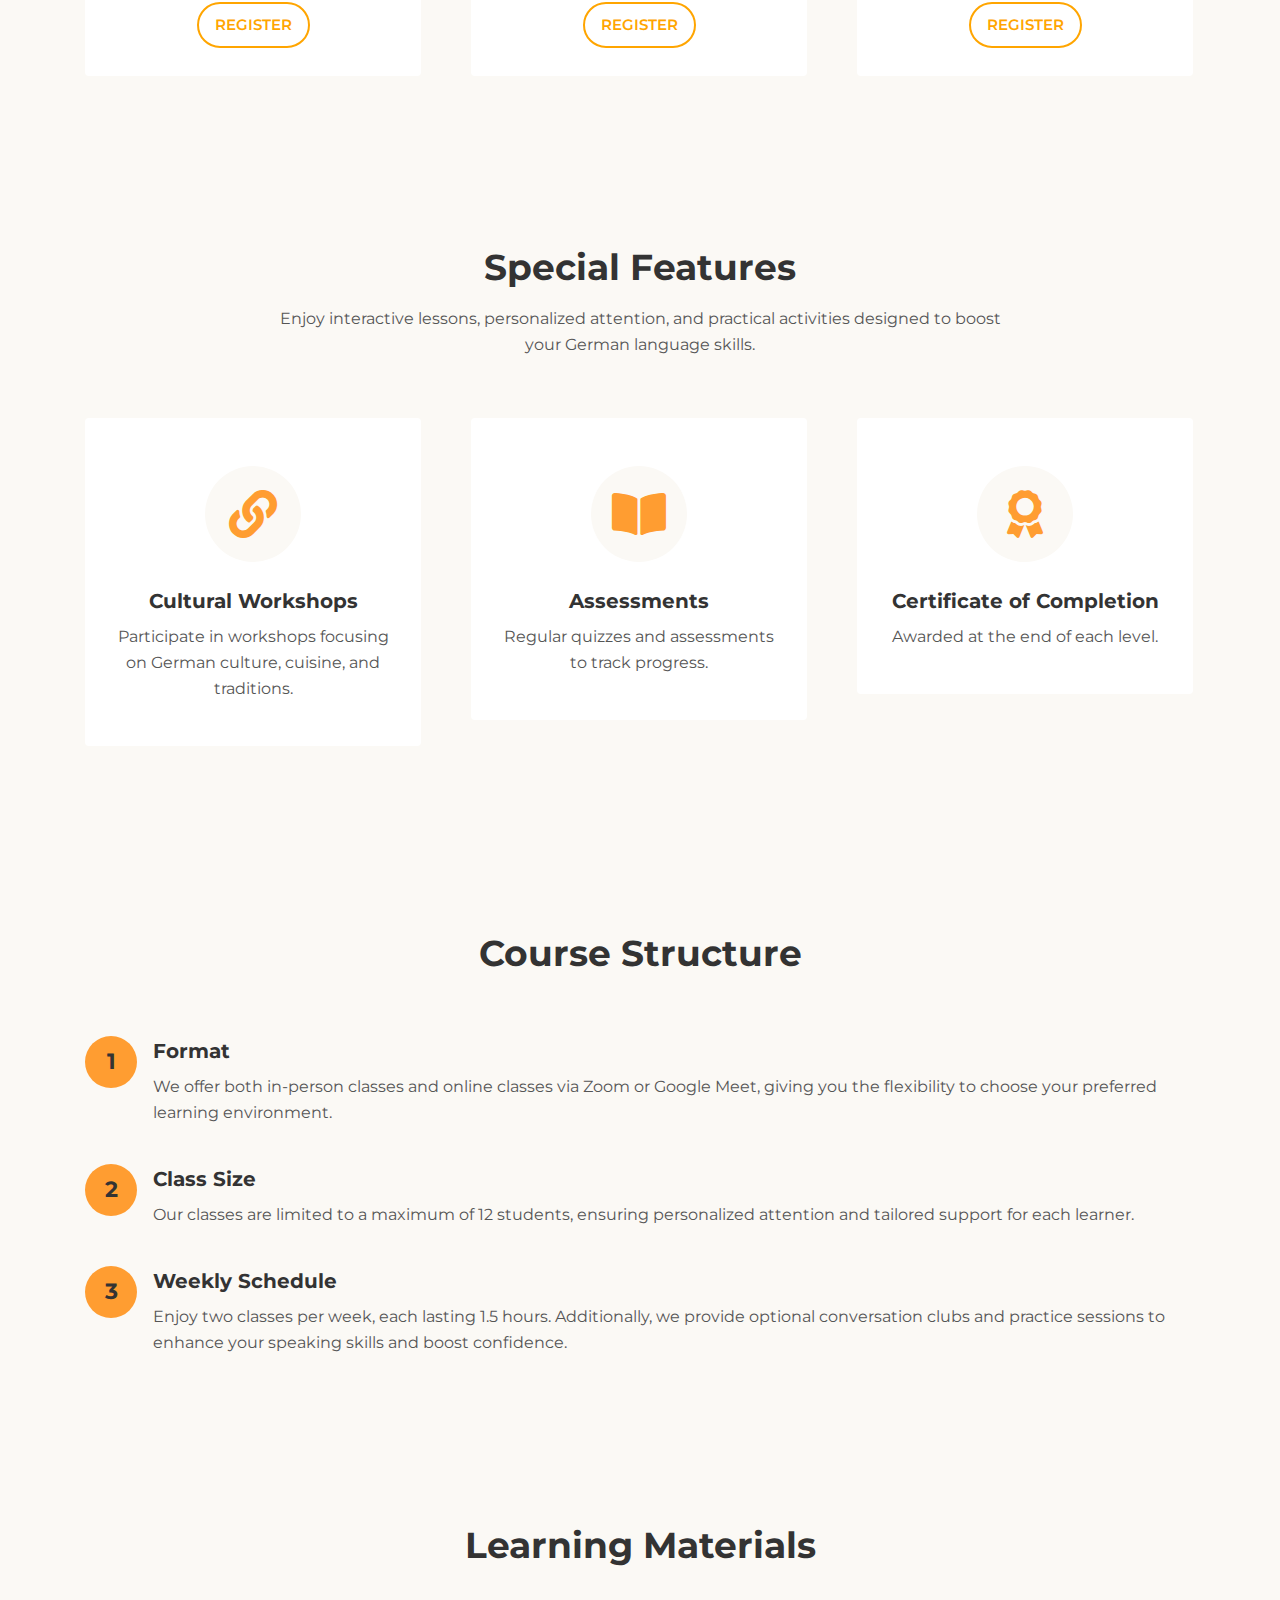
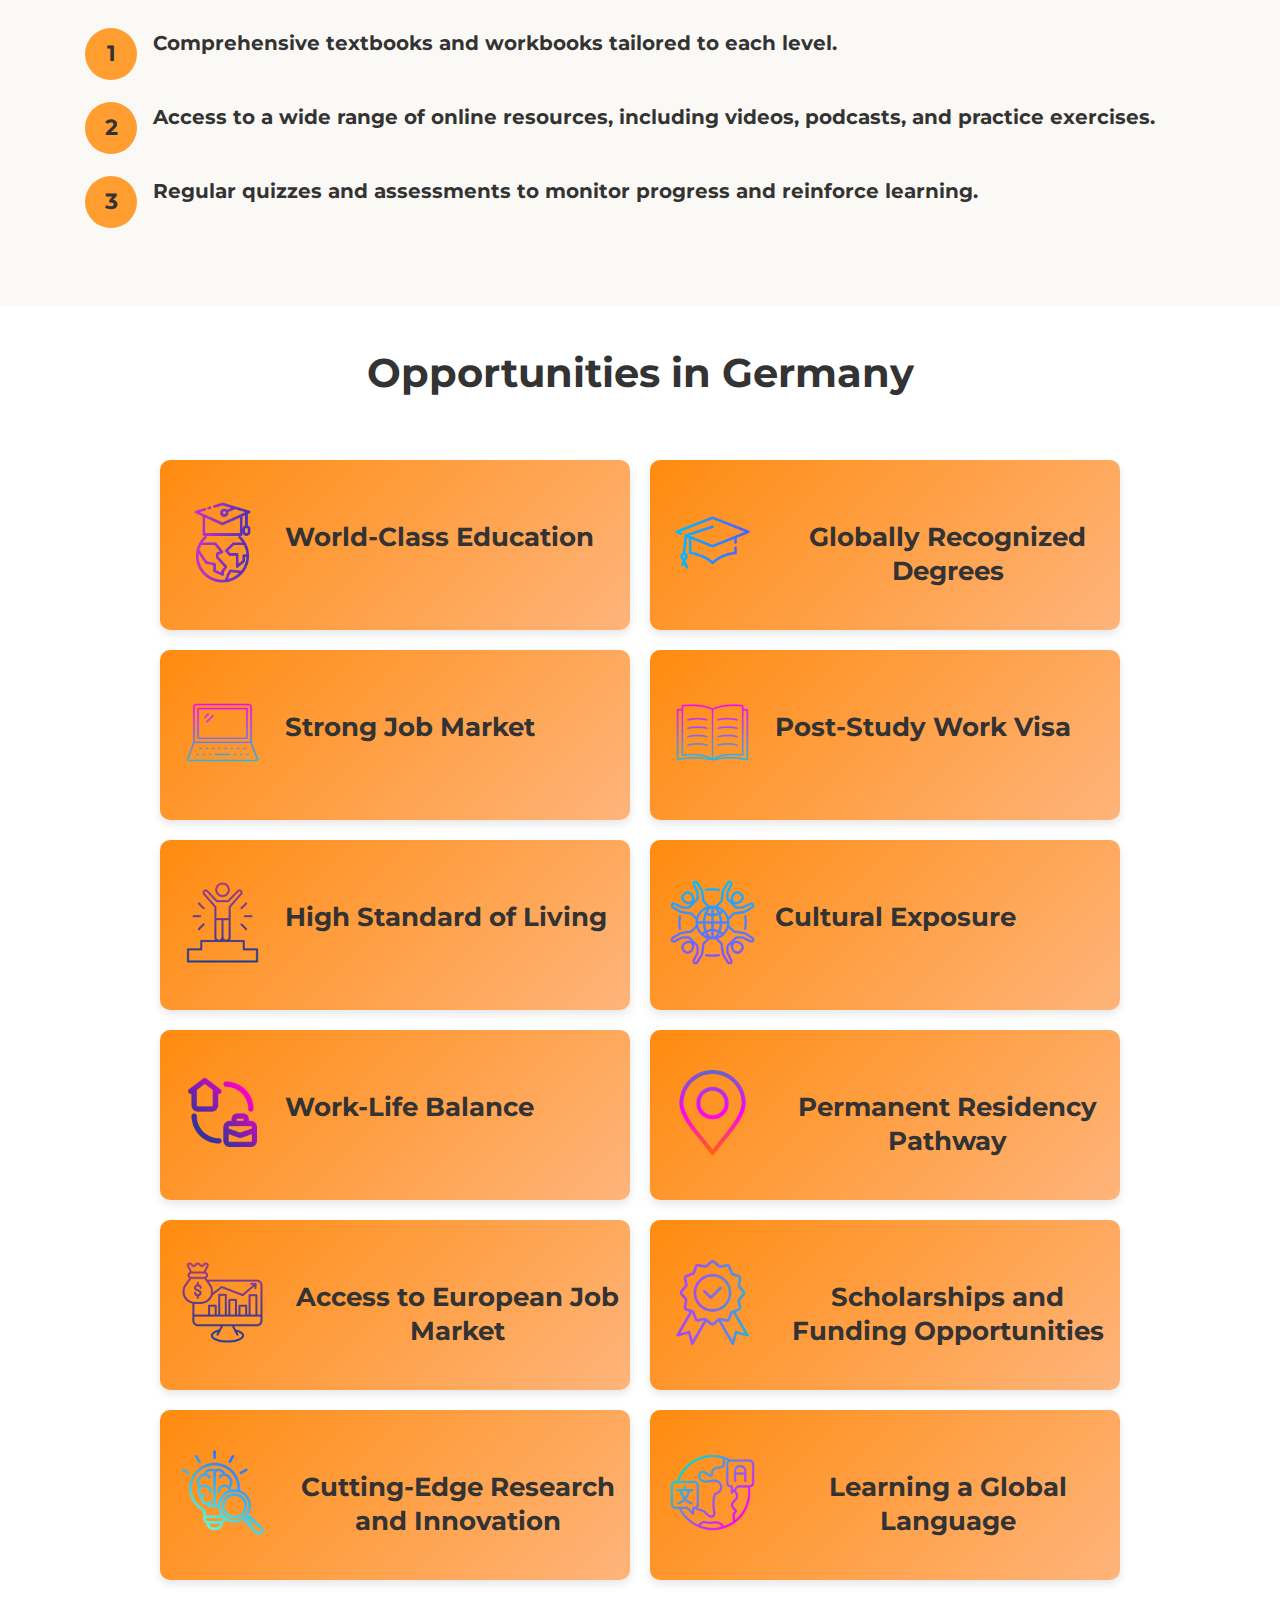
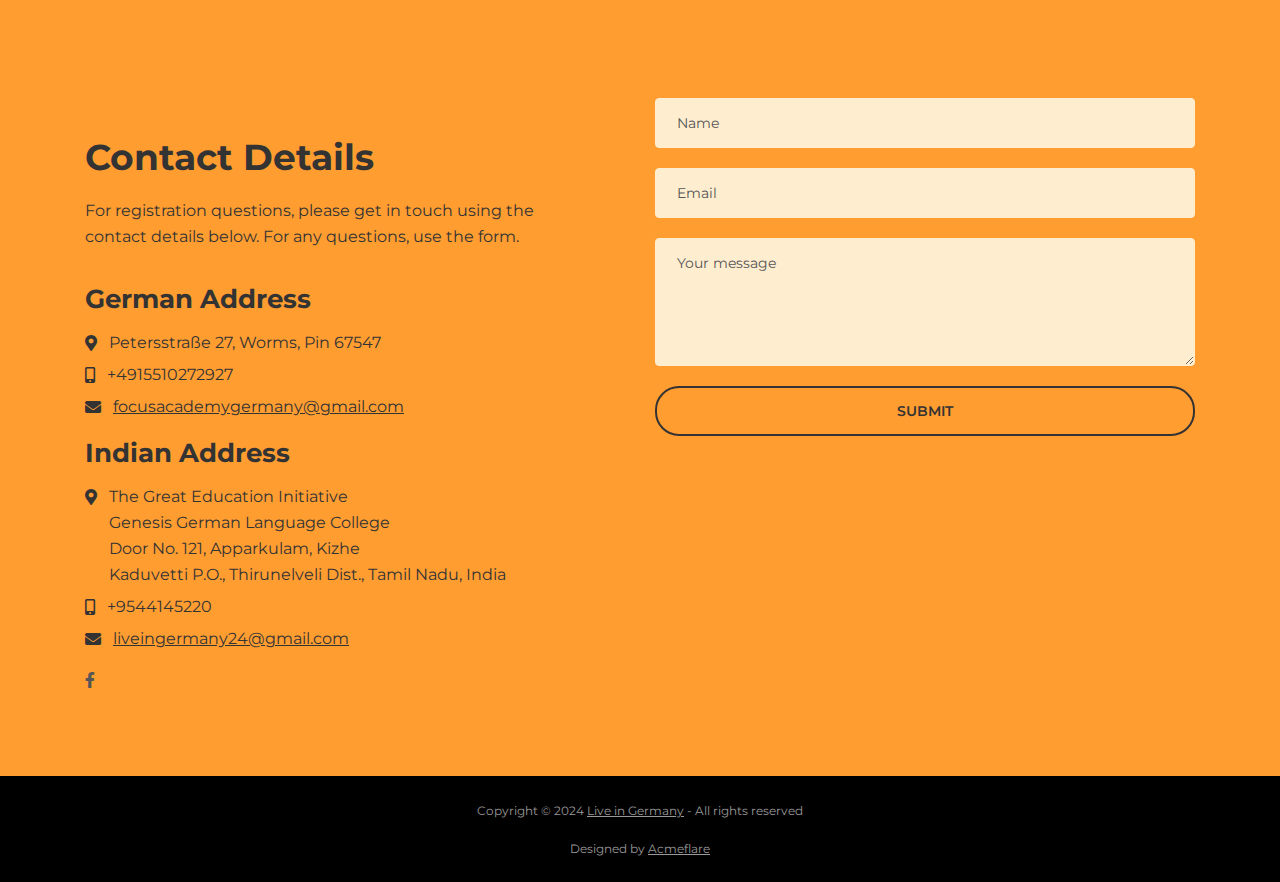
==== commit 58c96c61: "update" ====
--- a/index.html
+++ b/index.html
@@ -67,7 +67,9 @@
                 <li class="nav-item">
                     <a class="nav-link page-scroll" href="#about-us">ABOUT US</a>
                 </li>
-                
+                <li class="nav-item">
+                    <a class="nav-link page-scroll" href="article-details.html">BOD</a>
+                </li>
                 <li class="nav-item dropdown">
                     <a class="nav-link dropdown-toggle page-scroll" href="#details" id="navbarDropdown" role="button" aria-haspopup="true" aria-expanded="false">COURSE</a>
                     <div class="dropdown-menu" aria-labelledby="navbarDropdown">
@@ -90,6 +92,7 @@
                 <li class="nav-item">
                     <a class="nav-link page-scroll" href="#contact">CONTACT</a>
                 </li>
+               
             </ul>
            
         </div>
@@ -222,6 +225,7 @@
                     <h2>Who We Are</h2>
                     <p style="text-align: justify;">We are passionate educators committed to helping learners achieve fluency in the German language. Our team consists of experienced instructors who utilize innovative teaching methods to ensure an engaging and effective learning experience. Our programs are designed to not only teach the language but also immerse students in the rich culture of German-speaking countries. </p>
                     <a class="btn-solid-reg popup-with-move-anim" href="#details-lightbox">SEE MORE</a>
+                    <a class="btn-solid-reg " href="article-details.html">Board of Directors</a>
                 </div> <!-- end of text-container -->
             </div> <!-- end of col -->
             <div class="col-lg-6">
@@ -235,14 +239,10 @@
 
   
 <div class="container mt-5" >
-    <h2 class="text-center mb-4">Our Instructors</h2> <!-- Heading added here -->
+    <h2 class="text-center mb-4">Our Instructor</h2> <!-- Heading added here -->
     <div class="row" style="margin-top: 70px; margin-bottom: 70px;">
-        <div class="col-md-6 profile-card">
-            <img style="width: 145px;" src="/images/WhatsApp Image 2024-10-28 at 00.23.57.jpeg" alt="Mr Binoy Thankachan" class="rounded-circle">
-            <h5>Mr Binoy Thankachan</h5>
-            <p style="text-align: justify;">Mr Binoy is a dedicated trainer who focuses on making the German language accessible and enjoyable for all learners. He is committed to providing a supportive learning environment where students can thrive.</p>
-        </div>
-        <div class="col-md-6 profile-card">
+        
+        <div class="col-md-12 profile-card">
             <img src="/images/WhatsApp Image 2024-10-27 at 15.15.20.jpeg" alt="Mr Simon Havemann" class="rounded-circle">
             <h5>Mr Simon Havemann</h5>
             <p style="text-align: justify;">Mr Simon is a German trainer with a passion for teaching. He aims to empower students with the skills they need to communicate effectively in German while fostering an appreciation for the language and culture.</p>
@@ -821,65 +821,93 @@
 -->
 
     <!-- Contact -->
-    <div id="contact" class="form-3">
-        <div class="container">
-            <div class="row">
-                <div class="col-lg-6">
-                    <div class="text-container">
-                        <h2>Contact Details</h2>
-                        <p>For registration questions please get in touch using the contact details below. For any questions use the form.</p>
-                        <h3>Main Office Location</h3>
-                        <ul class="list-unstyled li-space-lg">
-                          <!--  <li class="media">
-                                <i class="fas fa-map-marker-alt"></i>
-                                <div class="media-body"></div>
-                            </li> -->
-                            <li class="media">
-                                <i class="fas fa-mobile-alt"></i>
-                                <div class="media-body">+9544145220, &nbsp;&nbsp;<i class="fas fa-mobile-alt"></i>&nbsp; +4915510272927</div>
-                            </li>
-                            <li class="media">
-                                <i class="fas fa-envelope"></i>
-                                <div class="media-body"><a class="light-gray" href="mailto:linosdavid@gmail.com">linosdavid@gmail.com</a> </div>
-                            </li>
-                            <a href="https://www.facebook.com/profile.php?id=61567115490122&mibextid=ZbWKwL"><i class="fab fa-facebook-f"></i></a>
-                        </ul>
-                    </div> <!-- end of text-container -->
-                </div> <!-- end of col -->
-                <div class="col-lg-6">
-
-                    <!-- Contact Form -->
-                    <form id="contactForm" data-toggle="validator" data-focus="false">
-                        <div class="form-group">
-                            <input type="text" class="form-control-input" id="cname" required>
-                            <label class="label-control" for="cname">Name</label>
-                            <div class="help-block with-errors"></div>
-                        </div>
-                        <div class="form-group">
-                            <input type="email" class="form-control-input" id="cemail" required>
-                            <label class="label-control" for="cemail">Email</label>
-                            <div class="help-block with-errors"></div>
-                        </div>
-                        <div class="form-group">
-                            <textarea class="form-control-textarea" id="cmessage" required></textarea>
-                            <label class="label-control" for="cmessage">Your message</label>
-                            <div class="help-block with-errors"></div>
-                        </div>
-                        
-                        <div class="form-group">
-                            <button type="submit" class="form-control-submit-button">SUBMIT</button>
-                        </div>
-                        <div class="form-message">
-                            <div id="cmsgSubmit" class="h3 text-center hidden"></div>
-                        </div>
-                    </form>
-                    <!-- end of contact form -->
-
-                </div> <!-- end of col -->
-            </div> <!-- end of row -->
-        </div> <!-- end of container -->
-    </div> <!-- end of form-3 -->
-    <!-- end of contact -->
+<div id="contact" class="form-3">
+    <div class="container">
+        <div class="row">
+            <!-- Contact Details Section -->
+            <div class="col-lg-6">
+                <div class="text-container">
+                    <h2>Contact Details</h2>
+                    <p>For registration questions, please get in touch using the contact details below. For any questions, use the form.</p>
+                    
+                    <!-- German Address -->
+                    <h3>German Address</h3>
+                    <ul class="list-unstyled li-space-lg">
+                        <li class="media">
+                            <i class="fas fa-map-marker-alt"></i>
+                            <div class="media-body">Petersstraße 27, Worms, Pin 67547</div>
+                        </li>
+                        <li class="media">
+                            <i class="fas fa-mobile-alt"></i>
+                            <div class="media-body">+4915510272927</div>
+                        </li>
+                        <li class="media">
+                            <i class="fas fa-envelope"></i>
+                            <div class="media-body"><a class="light-gray" href="mailto:focusacademygermany@gmail.com">focusacademygermany@gmail.com</a></div>
+                        </li>
+                    </ul>
+
+                    <!-- Indian Address -->
+                    <h3>Indian Address</h3>
+                    <ul class="list-unstyled li-space-lg">
+                        <li class="media">
+                            <i class="fas fa-map-marker-alt"></i>
+                            <div class="media-body">
+                                The Great Education Initiative <br>
+                                Genesis German Language College <br>
+                                Door No. 121, Apparkulam, Kizhe <br>
+                                Kaduvetti P.O., Thirunelveli Dist., Tamil Nadu, India
+                            </div>
+                        </li>
+                        <li class="media">
+                            <i class="fas fa-mobile-alt"></i>
+                            <div class="media-body">+9544145220</div>
+                        </li>
+                        <li class="media">
+                            <i class="fas fa-envelope"></i>
+                            <div class="media-body"><a class="light-gray" href="mailto:liveingermany24@gmail.com">liveingermany24@gmail.com</a></div>
+                        </li>
+                    </ul>
+                    
+                    <!-- Social Media -->
+                    <a href="https://www.facebook.com/profile.php?id=61567115490122&mibextid=ZbWKwL"><i class="fab fa-facebook-f"></i></a>
+                </div> <!-- end of text-container -->
+            </div> <!-- end of col -->
+
+            <!-- Contact Form Section -->
+            <div class="col-lg-6">
+                <!-- Contact Form -->
+                <form id="contactForm" data-toggle="validator" data-focus="false">
+                    <div class="form-group">
+                        <input type="text" class="form-control-input" id="cname" required>
+                        <label class="label-control" for="cname">Name</label>
+                        <div class="help-block with-errors"></div>
+                    </div>
+                    <div class="form-group">
+                        <input type="email" class="form-control-input" id="cemail" required>
+                        <label class="label-control" for="cemail">Email</label>
+                        <div class="help-block with-errors"></div>
+                    </div>
+                    <div class="form-group">
+                        <textarea class="form-control-textarea" id="cmessage" required></textarea>
+                        <label class="label-control" for="cmessage">Your message</label>
+                        <div class="help-block with-errors"></div>
+                    </div>
+                    
+                    <div class="form-group">
+                        <button type="submit" class="form-control-submit-button">SUBMIT</button>
+                    </div>
+                    <div class="form-message">
+                        <div id="cmsgSubmit" class="h3 text-center hidden"></div>
+                    </div>
+                </form>
+                <!-- end of contact form -->
+            </div> <!-- end of col -->
+        </div> <!-- end of row -->
+    </div> <!-- end of container -->
+</div> <!-- end of form-3 -->
+<!-- end of contact -->
+
 
 
     <!-- Footer -->
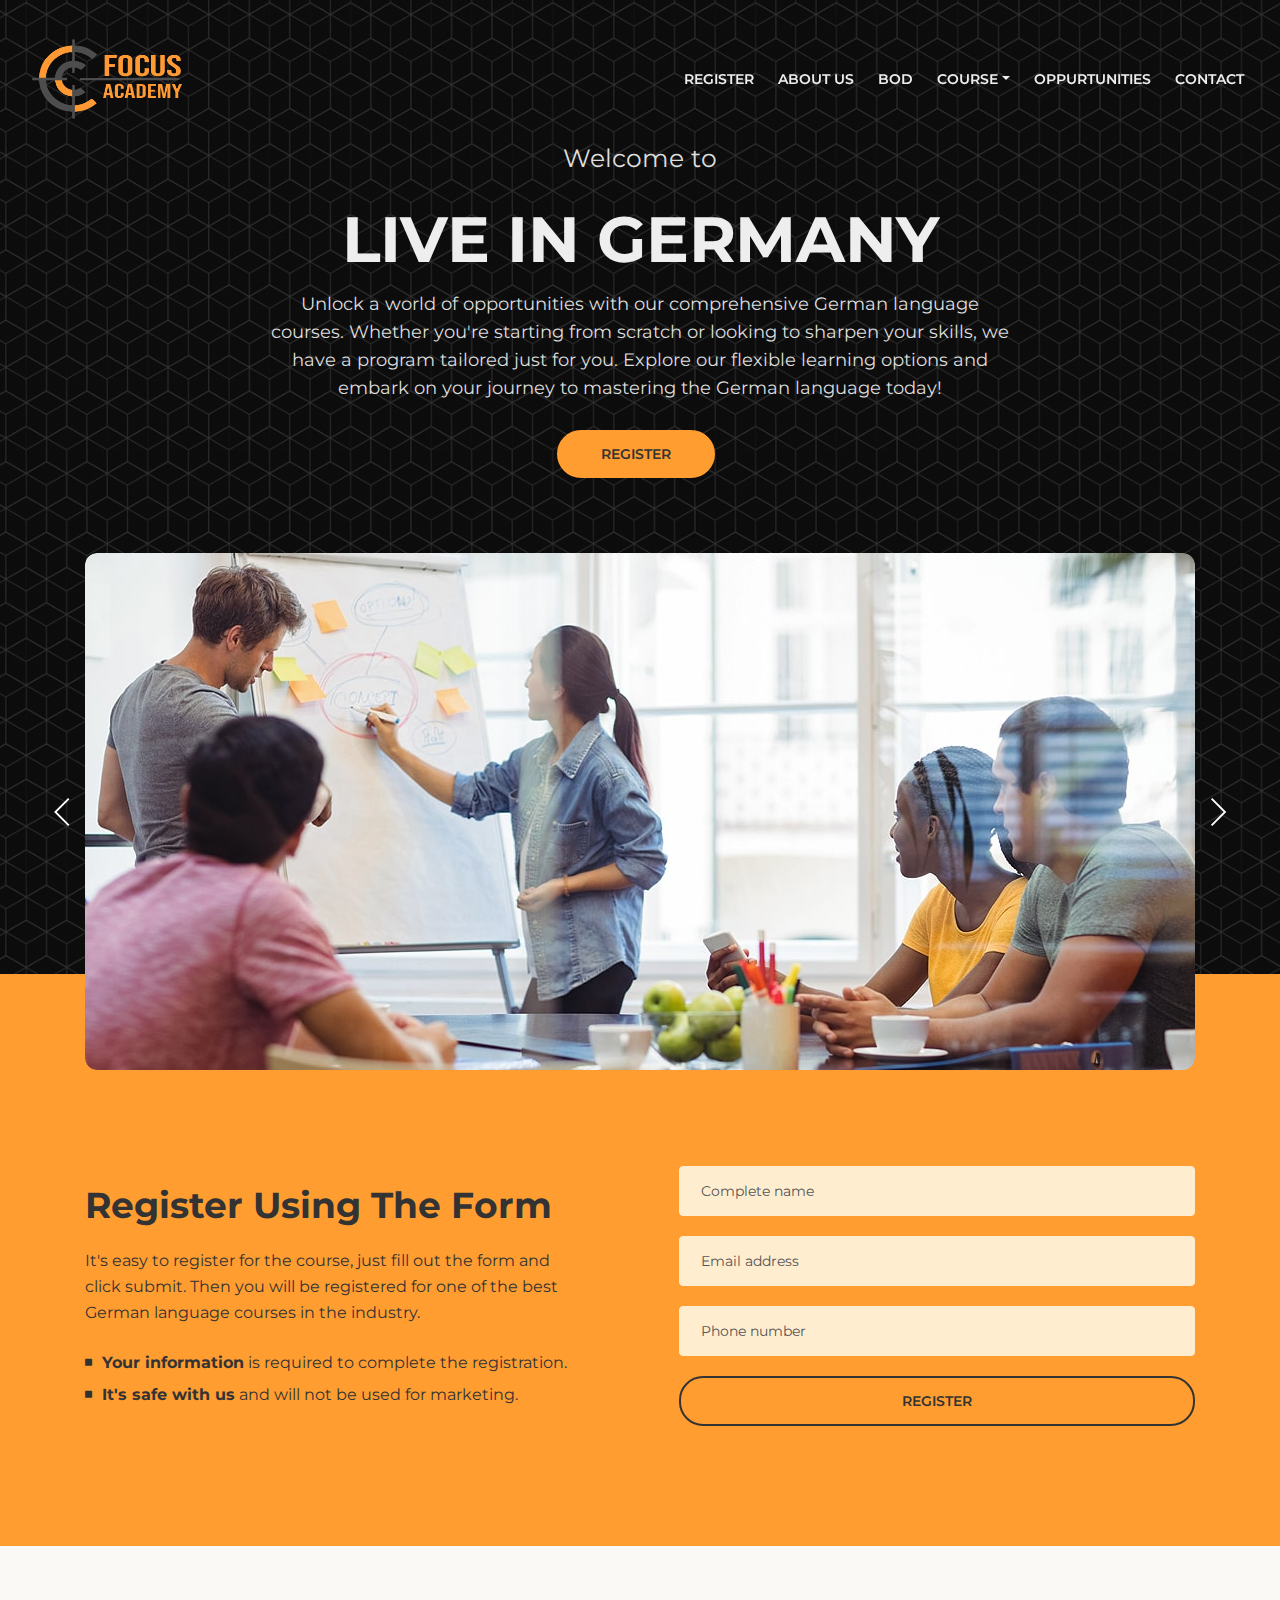
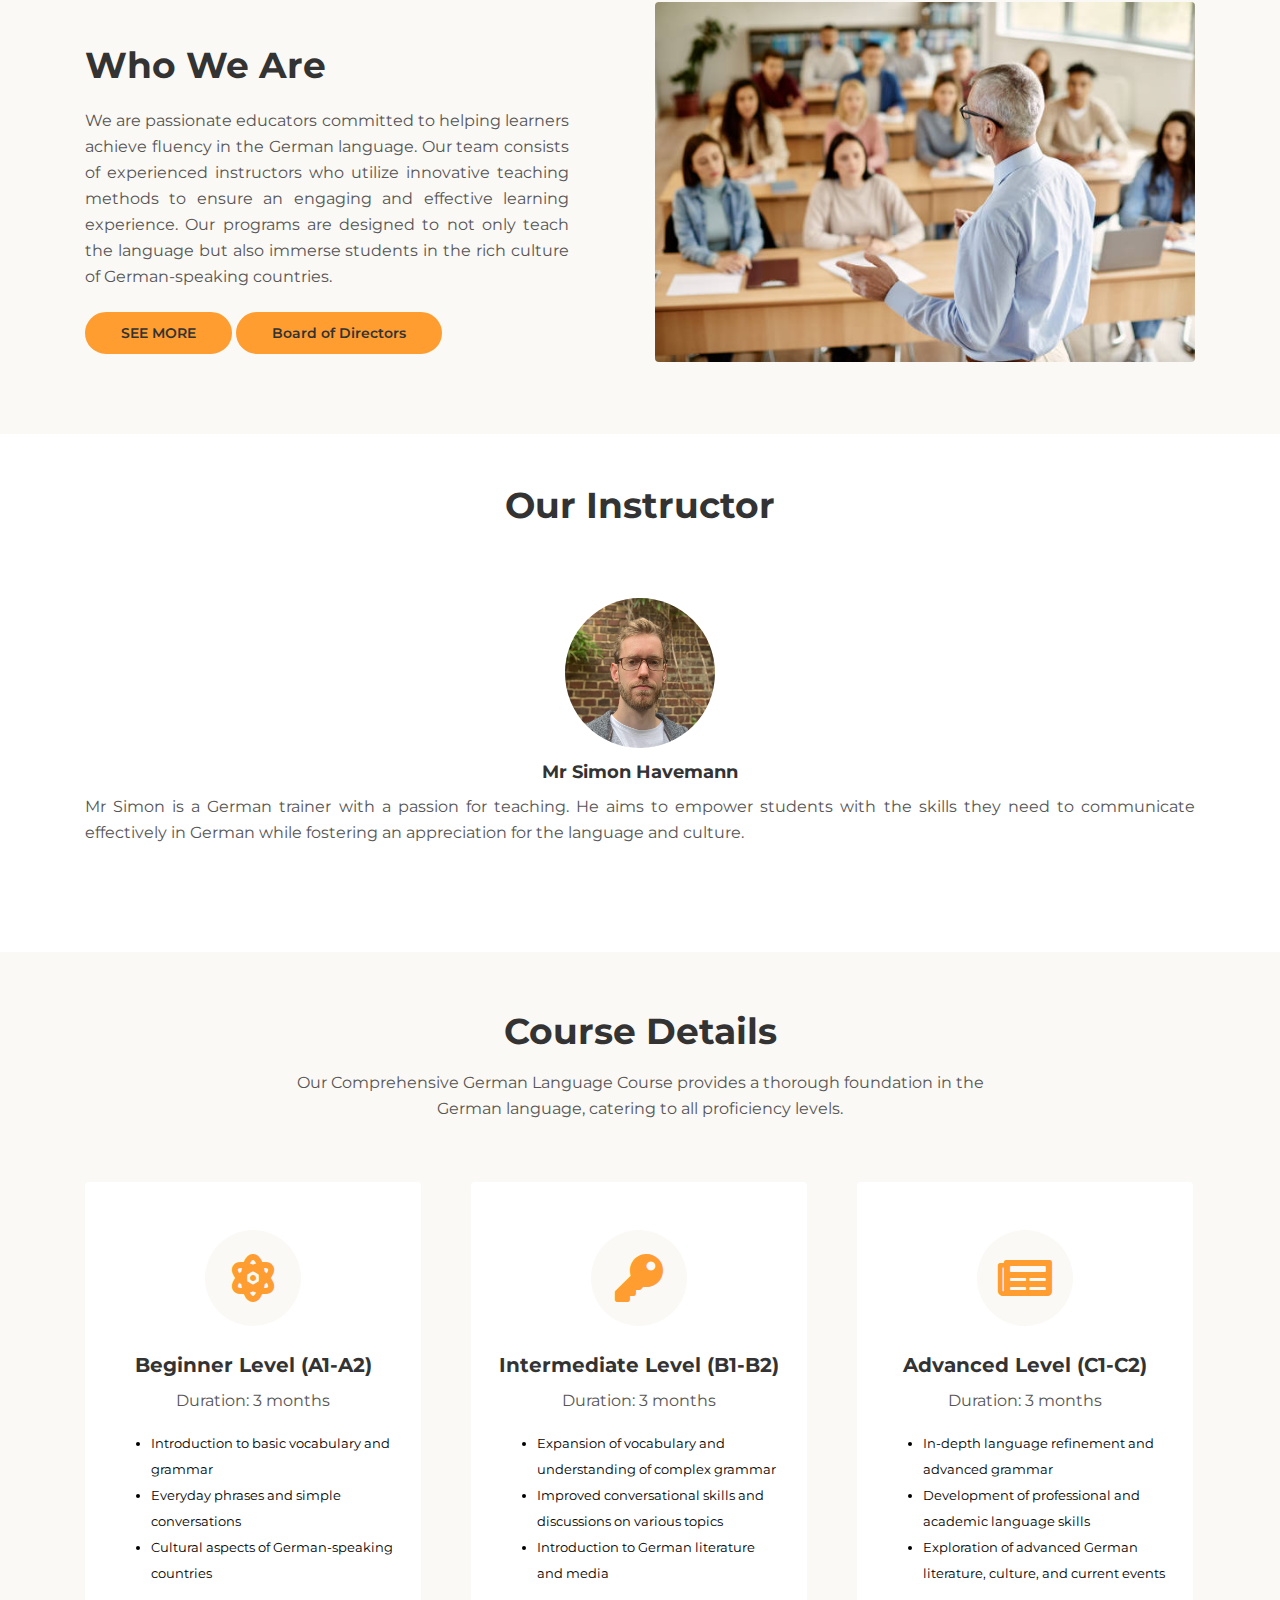
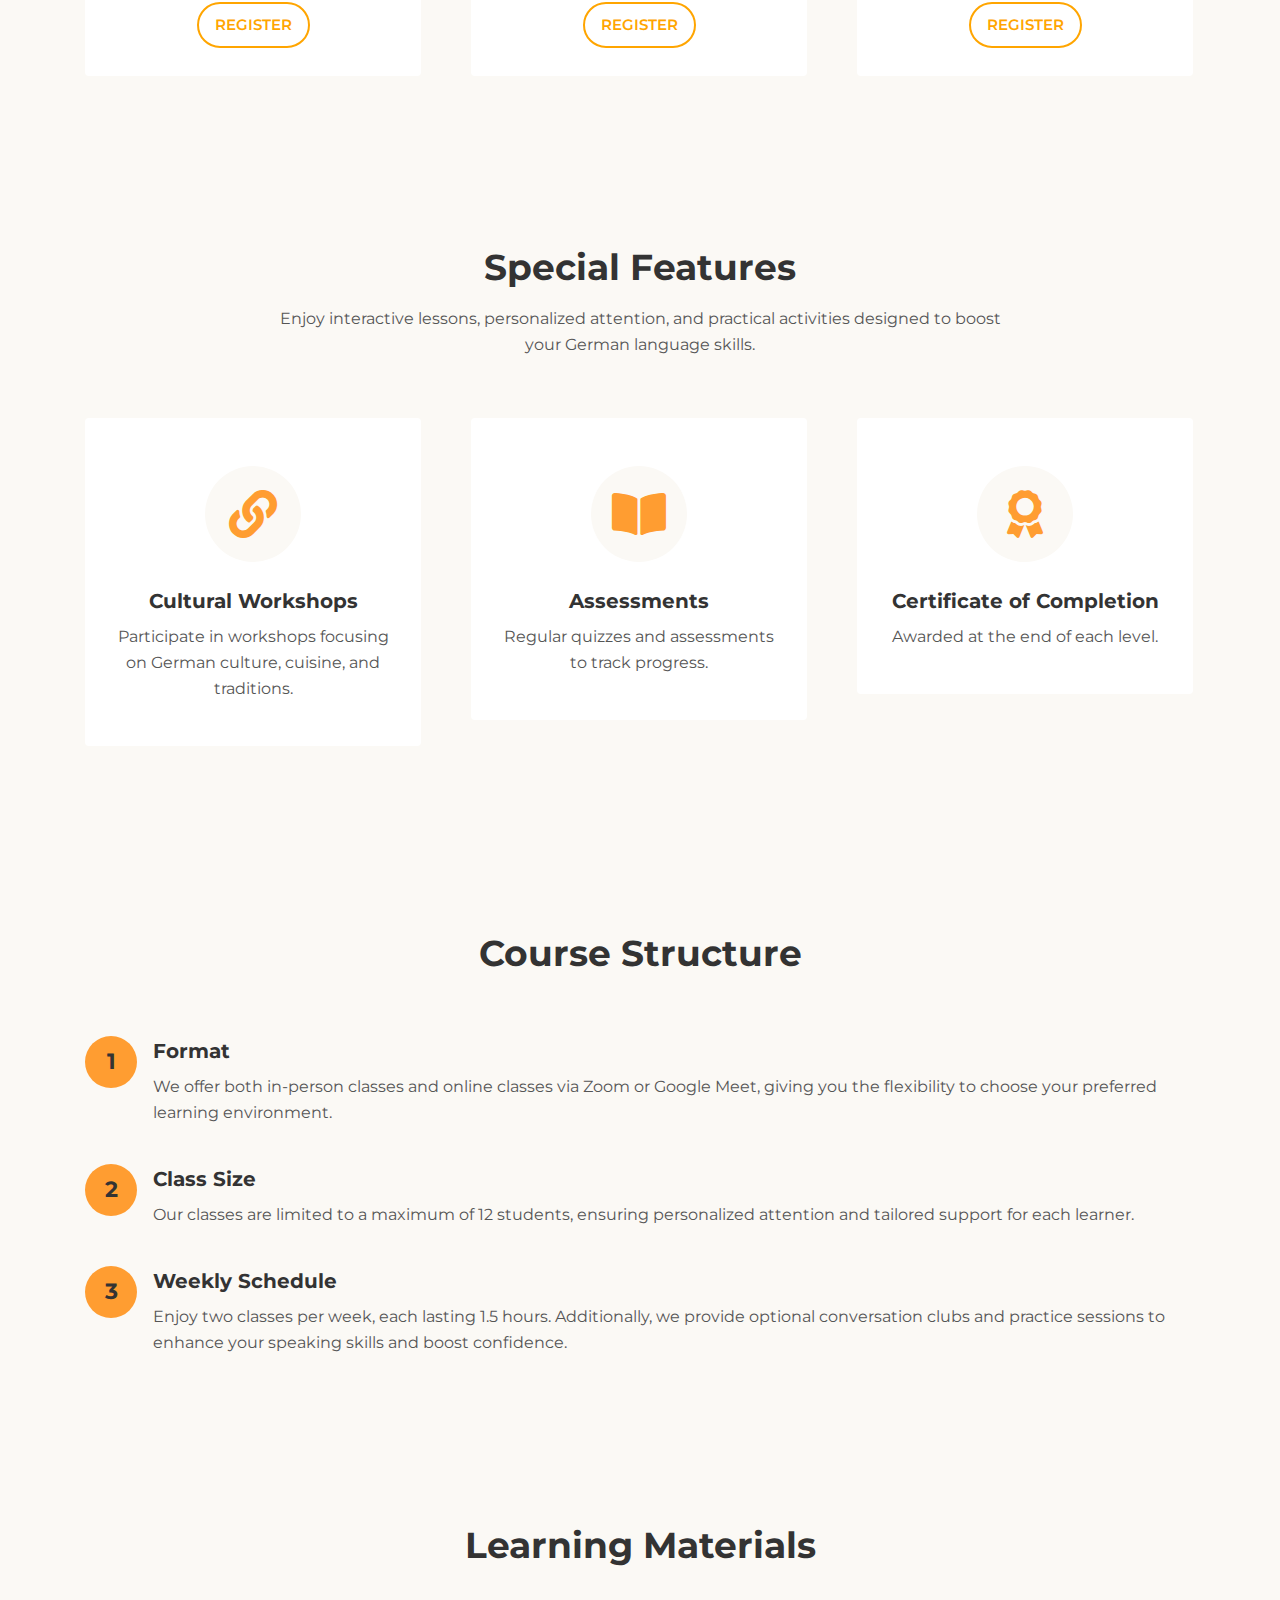
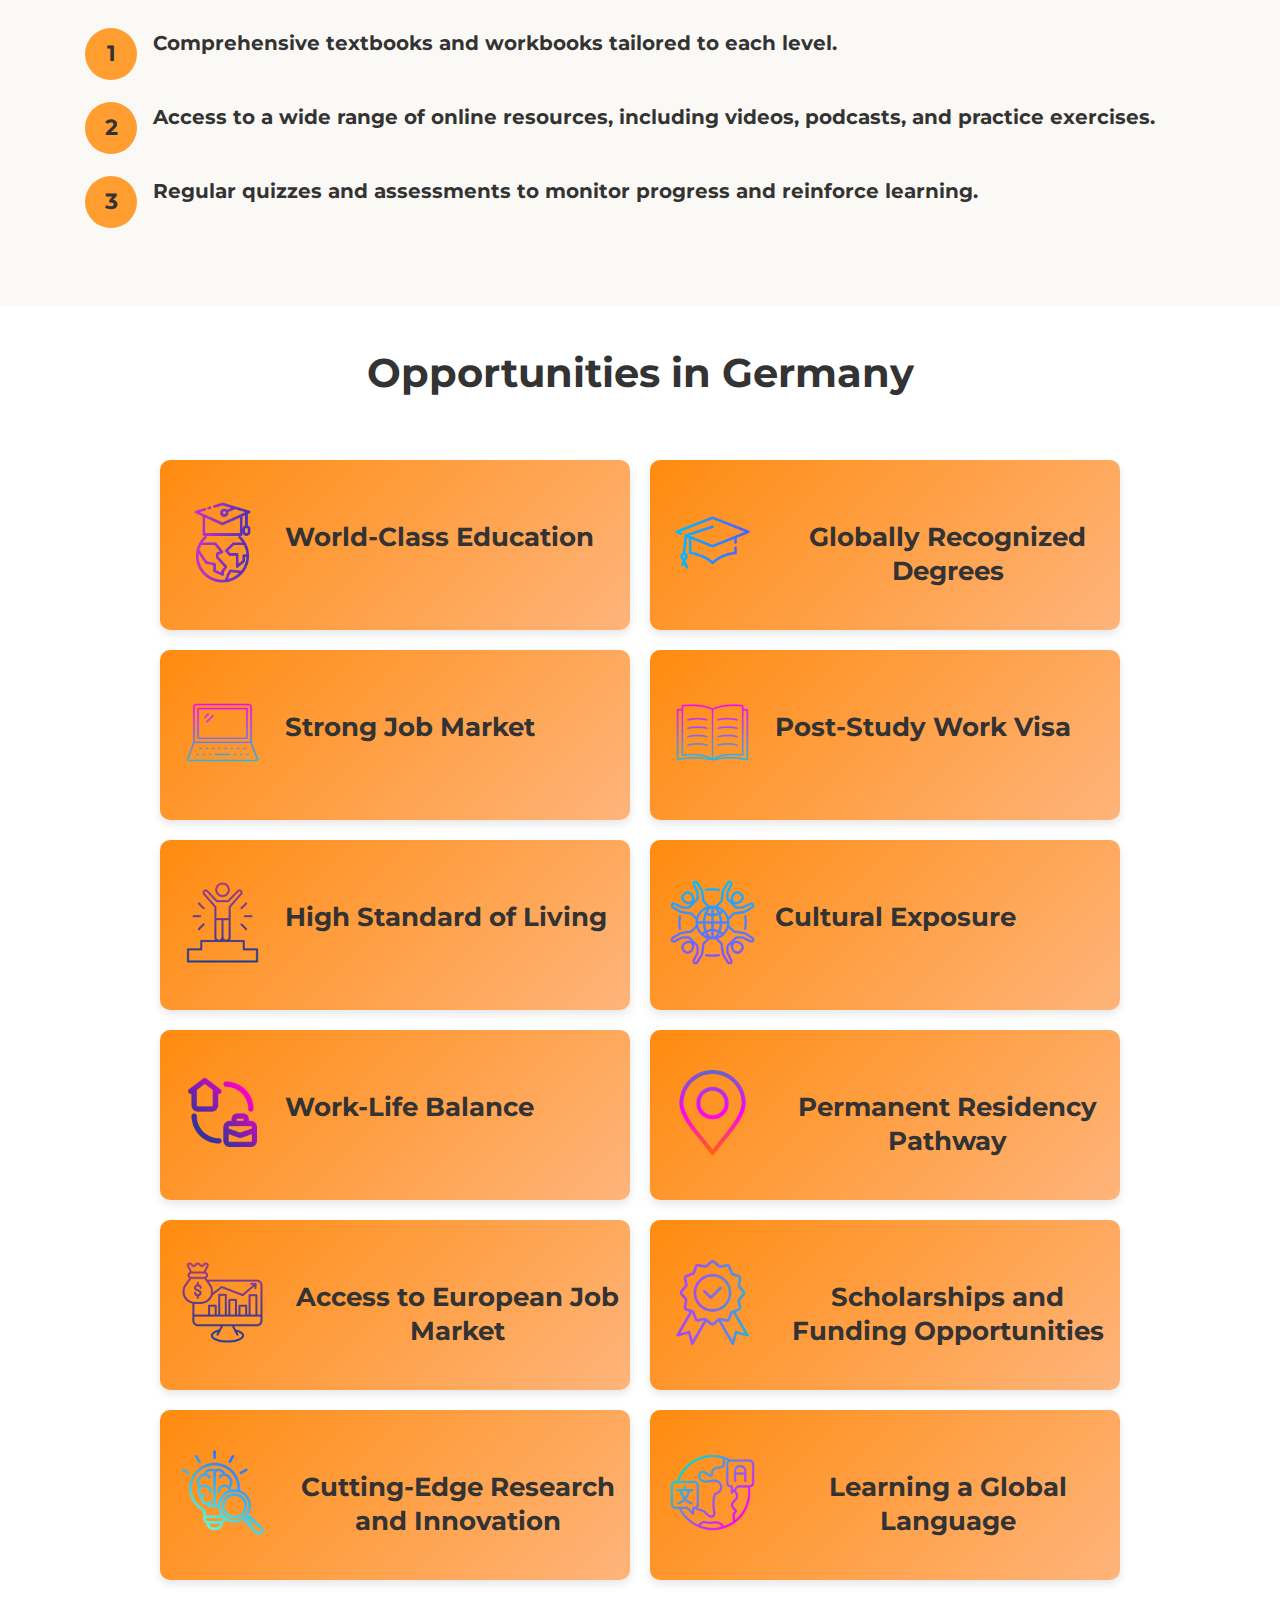
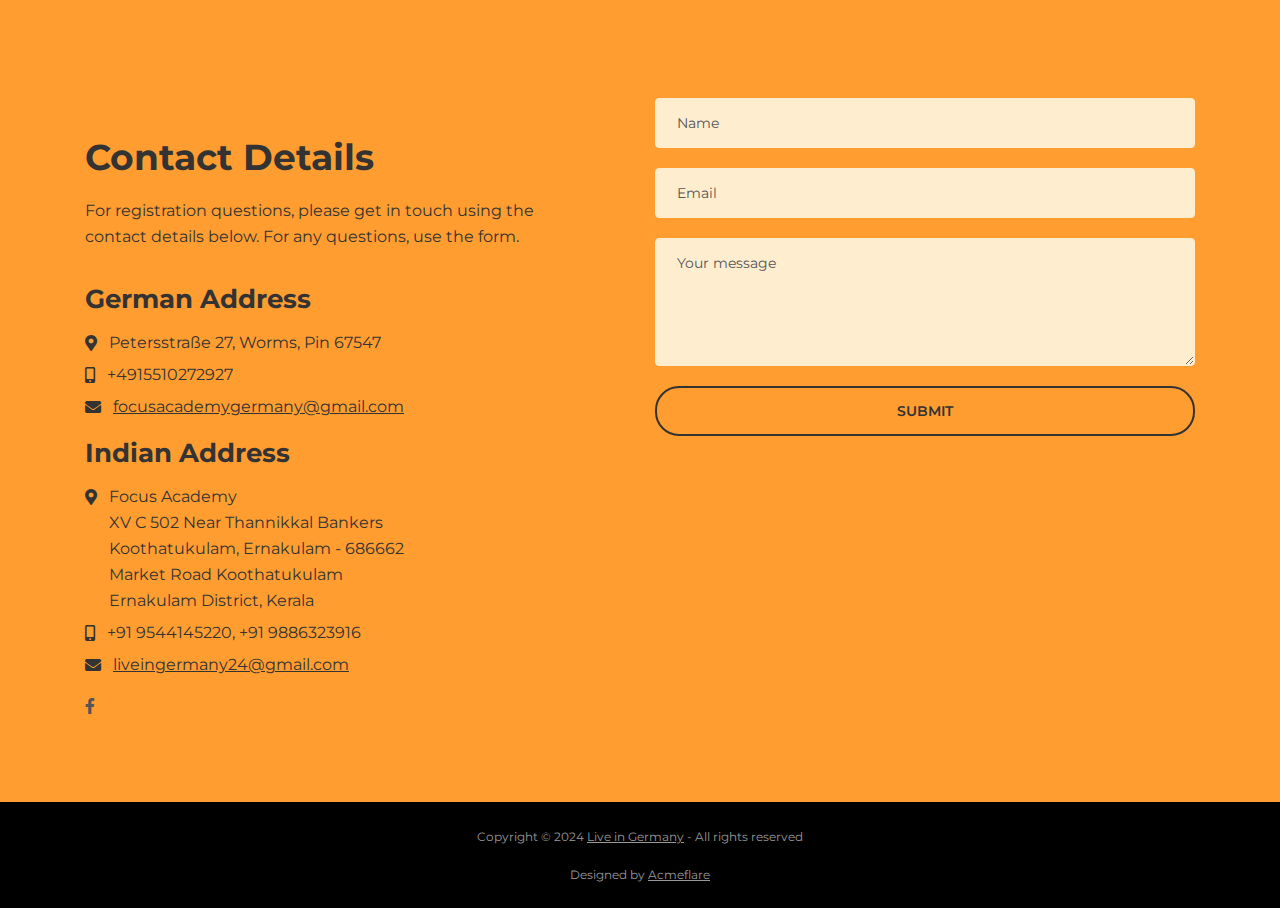
==== commit 191e23a0: "new" ====
--- a/index.html
+++ b/index.html
@@ -109,7 +109,7 @@
                         
                         <p class="p-large" style="font-size: 25px;">Welcome to</p>
                         <h1>LIVE IN GERMANY</h1>
-                        <p class="p-large">Unlock a world of opportunities with our comprehensive German language courses. Whether you’re starting from scratch or looking to sharpen your skills, we have a program tailored just for you. Explore our flexible learning options and embark on your journey to mastering the German language today!</p>
+                        <p class="p-large">Unlock a world of opportunities with our comprehensive German language courses. Whether you're starting from scratch or looking to sharpen your skills, we have a program tailored just for you. Explore our flexible learning options and embark on your journey to mastering the German language today!</p>
                         <a class="btn-solid-lg page-scroll" href="#register">REGISTER</a>
                         
                     </div> <!-- end of text-container -->
@@ -549,7 +549,7 @@
                 
             </div>
             <div class="info-card-hover-info">
-                <p>Degrees from German universities are highly respected worldwide, increasing employability across Europe and globally. It’s an excellent stepping stone for career advancement in various fields.</p>
+                <p>Degrees from German universities are highly respected worldwide, increasing employability across Europe and globally. It's an excellent stepping stone for career advancement in various fields.</p>
             </div>
         </div>
 
@@ -634,7 +634,7 @@
                 
             </div>
             <div class="info-card-hover-info">
-                <p>For Indian professionals working in Germany, there’s a clear pathway to permanent residency. After a certain period, one can apply for a long-term residence permit or even citizenship, providing long-term security.</p>
+                <p>For Indian professionals working in Germany, there's a clear pathway to permanent residency. After a certain period, one can apply for a long-term residence permit or even citizenship, providing long-term security.</p>
             </div>
         </div>
 
@@ -803,7 +803,7 @@
                     <h3>Enrollment Information</h3>
 
                     <p style="text-align: center;">Join Us Today!</p>
-                    <p style="text-align: center;">Ready to embark on your German language journey? Here’s what you need to know to enroll:</p>
+                    <p style="text-align: center;">Ready to embark on your German language journey? Here's what you need to know to enroll:</p>
                     <br>
                     <h4 style="text-align: center;">Course Start Dates: <span><p>[List upcoming start dates]</p></span></h4>
                     <h4 style="text-align: center;">Location: <span><p>[Provide details for physical classes or online platform]</p></span></h4>
@@ -853,15 +853,16 @@
                         <li class="media">
                             <i class="fas fa-map-marker-alt"></i>
                             <div class="media-body">
-                                The Great Education Initiative <br>
-                                Genesis German Language College <br>
-                                Door No. 121, Apparkulam, Kizhe <br>
-                                Kaduvetti P.O., Thirunelveli Dist., Tamil Nadu, India
+                                Focus Academy <br>
+                                XV C 502 Near Thannikkal Bankers <br>
+                                Koothatukulam, Ernakulam - 686662 <br>
+                                Market Road Koothatukulam <br>
+                                Ernakulam District, Kerala
                             </div>
                         </li>
                         <li class="media">
                             <i class="fas fa-mobile-alt"></i>
-                            <div class="media-body">+9544145220</div>
+                            <div class="media-body">+91 9544145220, +91 9886323916</div>
                         </li>
                         <li class="media">
                             <i class="fas fa-envelope"></i>
